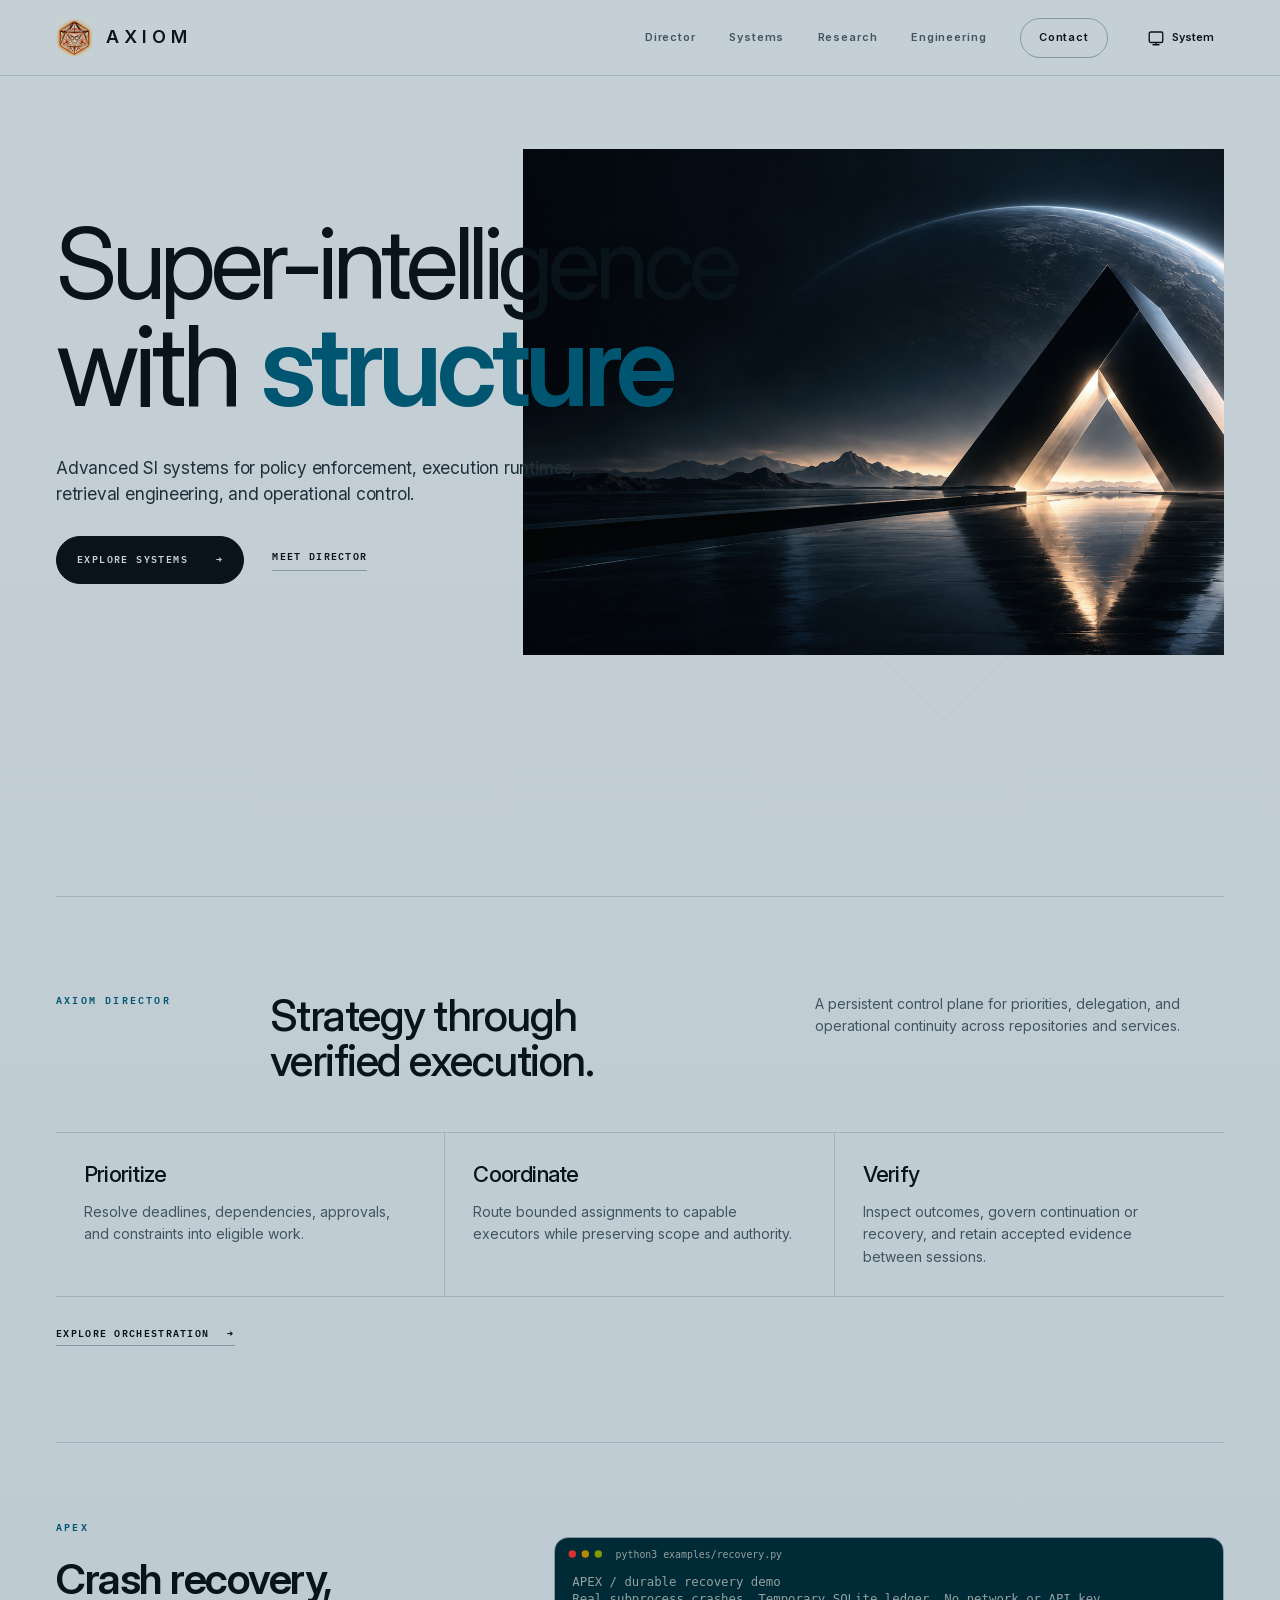
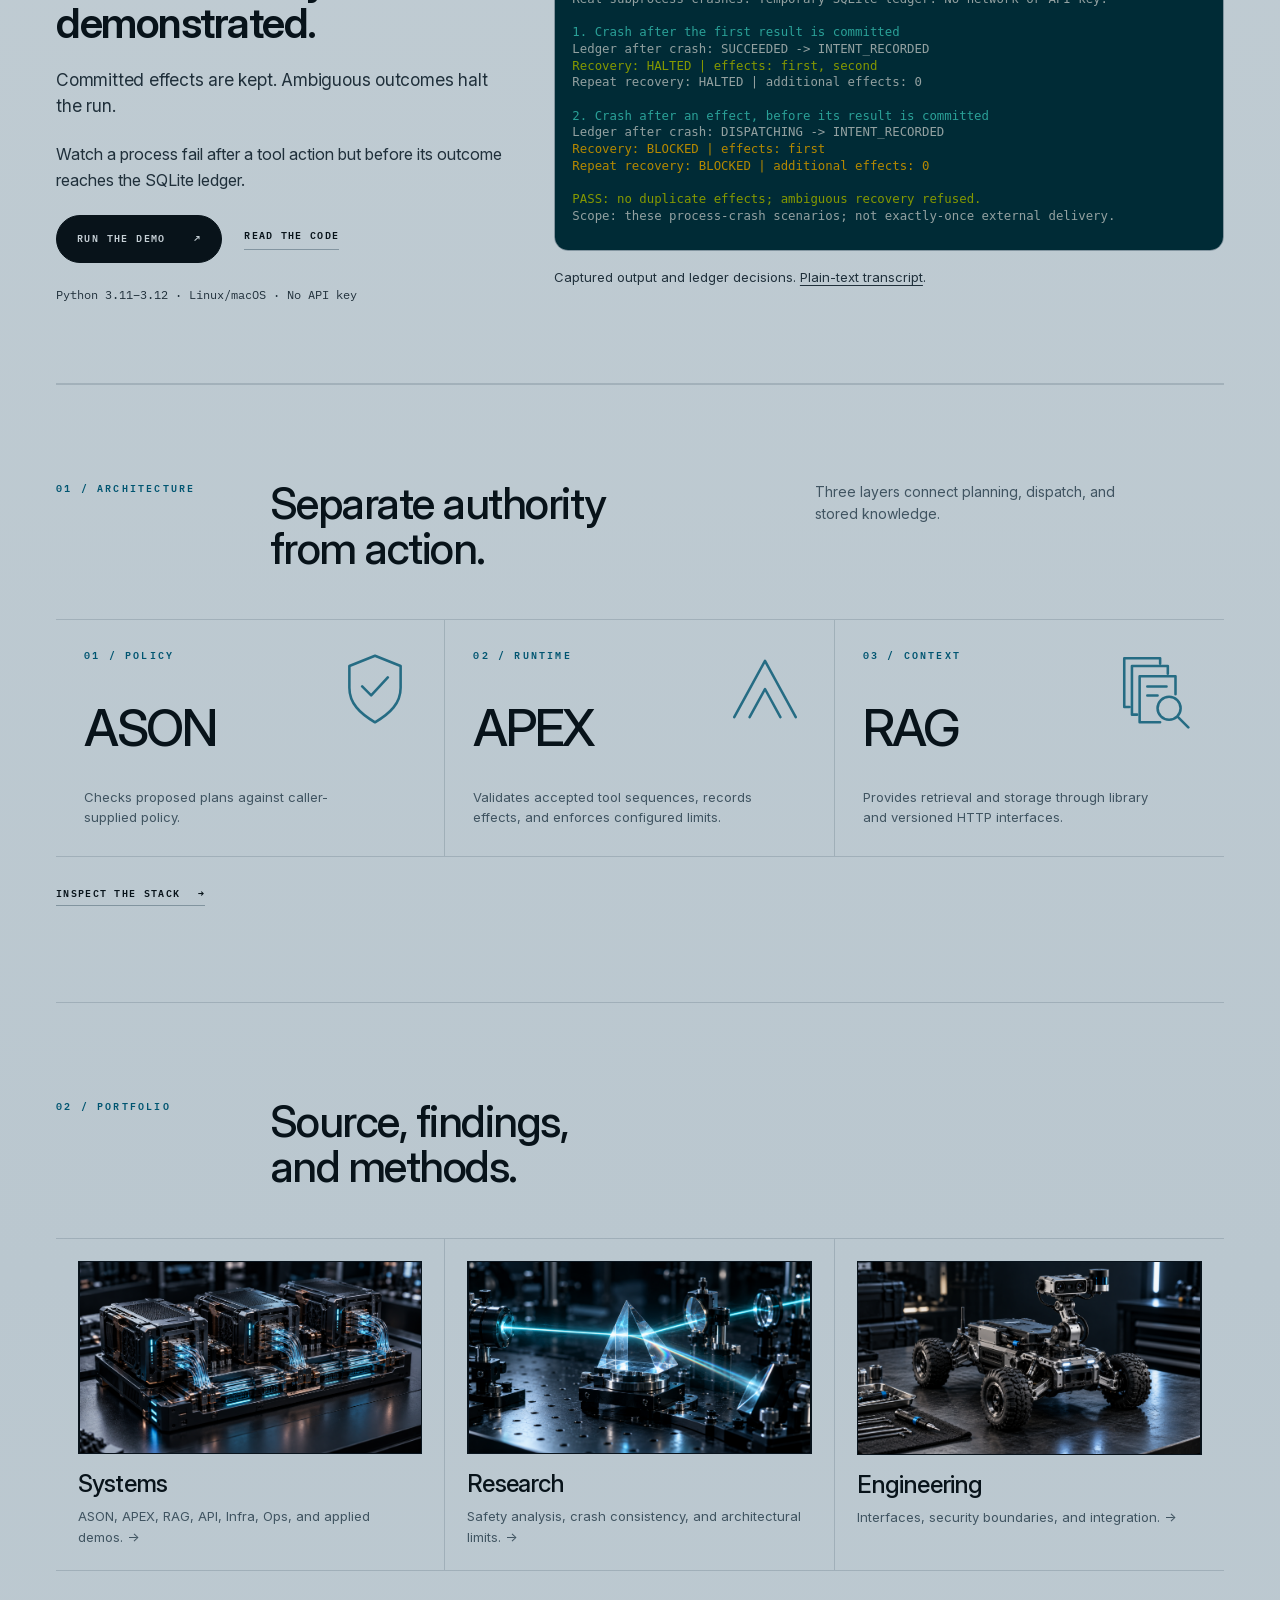
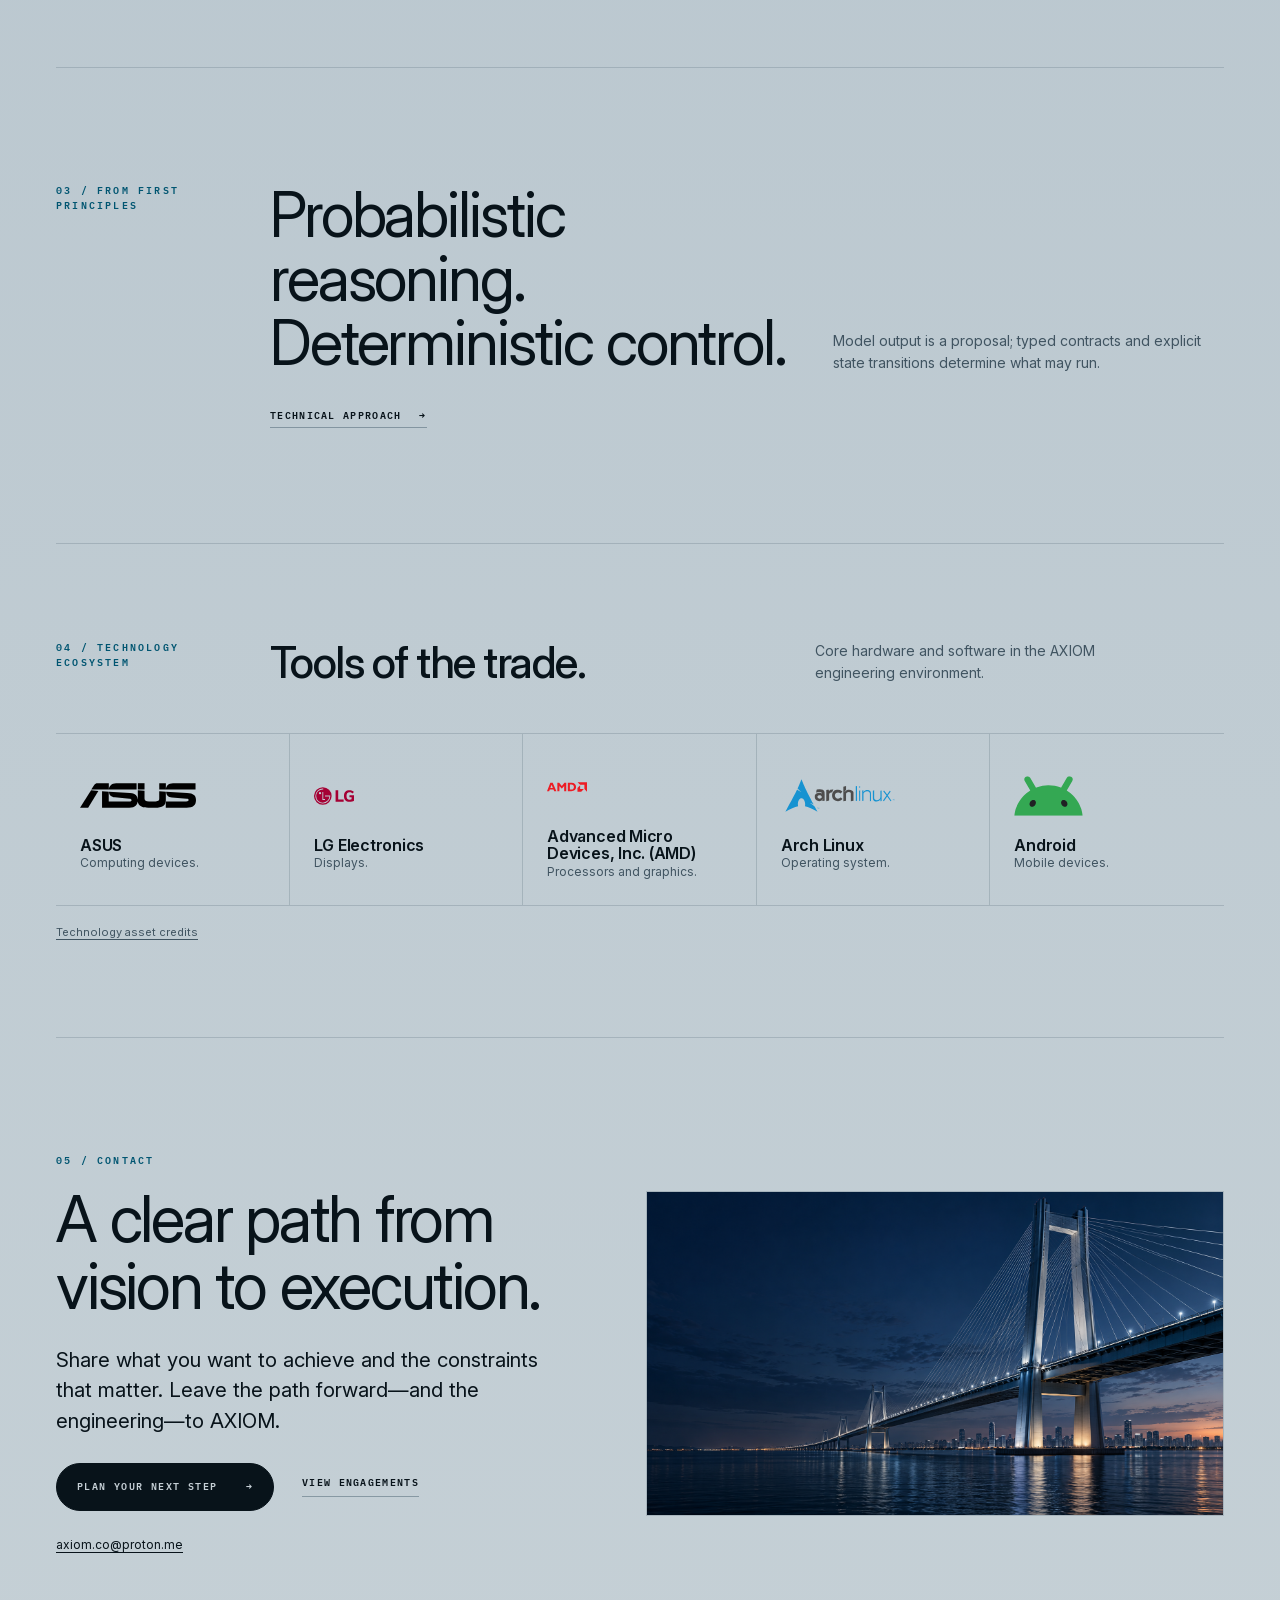
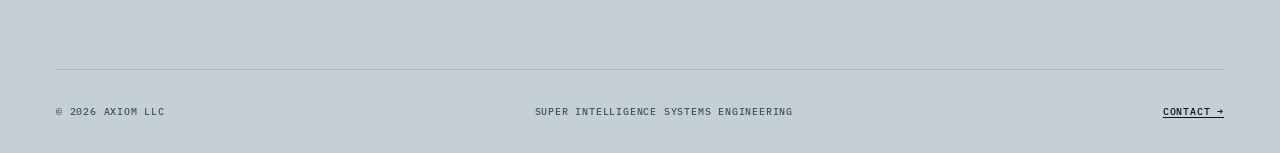
==== index.html @ 45050bf3 "Expand hero typography, complete audited technology stack and sharpen contact close" ====
<!doctype html>
<html lang="en">
<head>
  <meta charset="utf-8">
  <meta name="viewport" content="width=device-width, initial-scale=1">
  <meta name="color-scheme" content="light dark">
  <meta name="theme-color" content="#edf7ff">
  <title>AXIOM LLC — Super Intelligence Systems Engineering</title>
  <meta name="description" content="Persistent orchestration with AXIOM Director, policy enforcement, bounded execution, and retrieval.">
  <link rel="icon" type="image/svg+xml" href="favicon.svg"><link rel="icon" type="image/png" sizes="32x32" href="assets/brand/axiom-mark-32.png"><link rel="apple-touch-icon" sizes="180x180" href="assets/brand/axiom-mark-180.png"><link rel="manifest" href="site.webmanifest">
  <script>(()=>{try{const m=localStorage.getItem("axiom-theme");if(m==="light"||m==="dark")document.documentElement.dataset.theme=m;}catch(_){}})();</script>
  <link rel="stylesheet" href="styles.css">
</head>
<body>
  <a class="skip-link" href="#main">Skip to content</a>
  <header class="site-header wrap">
    <a class="brand" href="./" aria-label="AXIOM LLC home"><img src="assets/brand/axiom-mark-64.png" width="37" height="37" srcset="assets/brand/axiom-mark-64.png 1x, assets/brand/axiom-mark-128.png 2x" alt=""><span>AXIOM</span></a>
    <button class="nav-toggle" type="button" data-nav-toggle aria-expanded="false" aria-label="Toggle navigation"><span aria-hidden="true"></span><span aria-hidden="true"></span><span aria-hidden="true"></span></button>
    <nav aria-label="Main navigation"><a href="director/">Director</a><a href="systems/">Systems</a><a href="research/">Research</a><a href="engineering/">Engineering</a><a href="contact/">Contact</a></nav>
    <button class="theme-toggle" type="button" data-theme-toggle data-mode="system" aria-label="Theme: System. Activate for Light." title="Theme: System">
      <svg class="theme-icon theme-icon-system" viewBox="0 0 24 24" fill="none" stroke="currentColor" stroke-width="1.8" stroke-linecap="round" stroke-linejoin="round" aria-hidden="true" focusable="false"><rect x="3" y="4" width="18" height="14" rx="2"/><path d="M8 21h8M12 18v3"/></svg>
      <svg class="theme-icon theme-icon-light" viewBox="0 0 24 24" fill="none" stroke="currentColor" stroke-width="1.8" stroke-linecap="round" stroke-linejoin="round" aria-hidden="true" focusable="false"><circle cx="12" cy="12" r="4"/><path d="M12 2v2M12 20v2M4.93 4.93l1.42 1.42m11.3 11.3 1.42 1.42M2 12h2m16 0h2M4.93 19.07l1.42-1.42m11.3-11.3 1.42-1.42"/></svg>
      <svg class="theme-icon theme-icon-dark" viewBox="0 0 24 24" fill="none" stroke="currentColor" stroke-width="1.8" stroke-linecap="round" stroke-linejoin="round" aria-hidden="true" focusable="false"><path d="M20.5 14.5A9 9 0 0 1 9.5 3.5 9 9 0 1 0 20.5 14.5Z"/></svg>
      <span data-theme-label>System</span>
    </button>
  </header>
  <main id="main">
    <section class="home-hero wrap" aria-labelledby="hero-title">
      <div class="hero-copy">
        <h1 id="hero-title"><span class="hero-term">Super-intelligence</span><br> <span class="hero-second">with <span class="hero-accent">structure</span>.</span></h1>
        <div class="hero-bottom">
          <p class="lede">Advanced SI systems for policy enforcement, execution runtimes, retrieval engineering, and operational control.</p>
          <div class="actions"><a class="button" href="systems/">Explore systems <span aria-hidden="true">→</span></a><a class="quiet-link" href="director/">Meet Director</a></div>
        </div>
      </div>
      <div class="hero-geometry" aria-hidden="true"><img src="assets/visual/hero-axiom.png" width="1672" height="941" alt=""></div>
    </section>

    <section class="section wrap director-feature" aria-labelledby="director-title">
      <div class="section-intro">
        <p class="eyebrow">AXIOM Director</p>
        <h2 id="director-title">Strategy through verified execution.</h2>
        <p>A persistent control plane for priorities, delegation, and operational continuity across repositories and services.</p>
      </div>
      <div class="director-capabilities">
        <article><h3>Prioritize</h3><p>Resolve deadlines, dependencies, approvals, and constraints into eligible work.</p></article>
        <article><h3>Coordinate</h3><p>Route bounded assignments to capable executors while preserving scope and authority.</p></article>
        <article><h3>Verify</h3><p>Inspect outcomes, govern continuation or recovery, and retain accepted evidence between sessions.</p></article>
      </div>
      <a class="section-link" href="director/">Explore orchestration <span aria-hidden="true">→</span></a>
    </section>

    <section class="featured-demo wrap" aria-labelledby="apex-demo-title">
      <div class="featured-demo-copy">
        <p class="eyebrow">APEX</p>
        <h2 id="apex-demo-title">Crash recovery, demonstrated.</h2>
        <p class="lede">Committed effects are kept. Ambiguous outcomes halt the run.</p>
        <p>Watch a process fail after a tool action but before its outcome reaches the SQLite ledger.</p>
        <div class="actions">
          <a class="button" href="https://github.com/axiom-llc/axiom-apex#try-the-recovery-demo">Run the demo <span aria-hidden="true">↗</span></a>
          <a class="quiet-link" href="https://github.com/axiom-llc/axiom-apex/blob/b879681f8e51e7e6fe31c9d6fffa770da00298e8/examples/recovery.py">Read the code</a>
        </div>
        <p class="demo-requirements">Python 3.11–3.12 · Linux/macOS · No API key</p>
      </div>
      <figure class="featured-demo-figure">
        <a href="assets/demos/apex-recovery.svg" aria-label="Open the full-size APEX recovery transcript">
          <img src="assets/demos/apex-recovery.svg" width="1080" height="505" alt="Two failure cases: a committed result allows safe continuation; an ambiguous outcome stops the run. Further attempts add zero effects." loading="lazy">
        </a>
        <figcaption>Captured output and ledger decisions. <a href="https://github.com/axiom-llc/axiom-apex/blob/b879681f8e51e7e6fe31c9d6fffa770da00298e8/docs/assets/recovery.txt">Plain-text transcript</a>.</figcaption>
      </figure>
    </section>

    <section class="section wrap" aria-labelledby="core-title">
      <div class="section-intro"><p class="eyebrow">01 / Architecture</p><h2 id="core-title">Separate authority from action.</h2><p>Three layers connect planning, dispatch, and stored knowledge.</p></div>
      <div class="core-grid">
        <article><p class="index">01 / Policy</p><span class="system-glyph glyph-policy" aria-hidden="true"><svg xmlns="http://www.w3.org/2000/svg" viewBox="0 0 64 64" fill="none" stroke="currentColor" stroke-width="2" stroke-linecap="round" stroke-linejoin="round" focusable="false"><path d="M32 6 52 14v17c0 12-8 20-20 27C20 51 12 43 12 31V14Z"/><path d="m22 30 7 7 13-14"/></svg></span><h3>ASON</h3><p>Checks proposed plans against caller-supplied policy.</p></article>
        <article><p class="index">02 / Runtime</p><span class="system-glyph glyph-runtime" aria-hidden="true"><svg xmlns="http://www.w3.org/2000/svg" viewBox="0 0 64 64" fill="none" stroke="currentColor" stroke-width="2" stroke-linecap="round" stroke-linejoin="round" focusable="false"><path d="M8 54 32 10 56 54"/><path d="M20 54 32 32 44 54"/></svg></span><h3>APEX</h3><p>Validates accepted tool sequences, records effects, and enforces configured limits.</p></article>
        <article><p class="index">03 / Context</p><span class="system-glyph glyph-context" aria-hidden="true"><svg xmlns="http://www.w3.org/2000/svg" viewBox="0 0 64 64" fill="none" stroke="currentColor" stroke-width="2" stroke-linecap="round" stroke-linejoin="round" focusable="false"><path d="M12 46H8V8h28v4M18 52h-4V14h28v6"/><path d="M20 22h28v14M20 22v36h16M26 30h15M26 37h8"/><circle cx="43" cy="47" r="9"/><path d="m50 54 8 8"/></svg></span><h3>RAG</h3><p>Provides retrieval and storage through library and versioned HTTP interfaces.</p></article>
      </div>
      <a class="section-link" href="systems/">Inspect the stack <span aria-hidden="true">→</span></a>
    </section>

    <section class="section wrap" aria-labelledby="evidence-title">
      <div class="section-intro"><p class="eyebrow">02 / Portfolio</p><h2 id="evidence-title">Source, findings, and methods.</h2></div>
      <div class="evidence-panels">
        <a class="evidence-panel" href="systems/"><span class="evidence-visual visual-systems" aria-hidden="true"><img src="assets/visual/systems-earth.png" width="1672" height="941" alt="" loading="lazy"></span><h3>Systems</h3><p>ASON, APEX, RAG, API, Infra, Ops, and applied demos. <span aria-hidden="true">→</span></p></a>
        <a class="evidence-panel" href="research/"><span class="evidence-visual visual-research" aria-hidden="true"><img src="assets/visual/research-wave.png" width="1672" height="941" alt="" loading="lazy"></span><h3>Research</h3><p>Safety analysis, crash consistency, and architectural limits. <span aria-hidden="true">→</span></p></a>
        <a class="evidence-panel" href="engineering/"><span class="evidence-visual visual-engineering" aria-hidden="true"><img src="assets/visual/engineering-hall.png" width="1672" height="941" alt="" loading="lazy"></span><h3>Engineering</h3><p>Interfaces, security boundaries, and integration. <span aria-hidden="true">→</span></p></a>
      </div>
    </section>

    <section class="principle wrap" aria-labelledby="principle-title">
      <p class="eyebrow">03 / From first principles</p><h2 id="principle-title">Probabilistic reasoning.<br>Deterministic control.</h2>
      <p>Model output is a proposal; typed contracts and explicit state transitions determine what may run.</p>
      <a class="section-link" href="engineering/">Technical approach <span aria-hidden="true">→</span></a>
    </section>

    <section class="section wrap" aria-labelledby="ecosystem-title">
      <div class="section-intro"><p class="eyebrow">04 / Technology ecosystem</p><h2 id="ecosystem-title">Tools of the trade.</h2><p>Core hardware and software in the AXIOM engineering environment.</p></div>
      <div class="ecosystem-grid" role="list">
        <article class="ecosystem-card" role="listitem"><div class="ecosystem-logo"><img src="assets/technology/ecosystem/asus.svg" alt="ASUS logo" width="160" height="80" loading="lazy"></div><div><h3>ASUS</h3><p>Computing devices.</p></div></article>
        <article class="ecosystem-card" role="listitem"><div class="ecosystem-logo"><img src="assets/technology/ecosystem/lg.svg" alt="LG logo" width="160" height="80" loading="lazy"></div><div><h3>LG Electronics</h3><p>Displays.</p></div></article>
        <article class="ecosystem-card" role="listitem"><div class="ecosystem-logo"><img src="assets/technology/ecosystem/amd.svg" alt="AMD logo" width="160" height="80" loading="lazy"></div><div><h3>Advanced Micro Devices, Inc. (AMD)</h3><p>Processors and graphics.</p></div></article>
        <article class="ecosystem-card" role="listitem"><div class="ecosystem-logo"><img src="assets/technology/ecosystem/arch-linux.svg" alt="Arch Linux logo" width="160" height="80" loading="lazy"></div><div><h3>Arch Linux</h3><p>Operating system.</p></div></article>
        <article class="ecosystem-card" role="listitem"><div class="ecosystem-logo"><img src="assets/technology/ecosystem/android.svg" alt="Android robot logo" width="160" height="80" loading="lazy"></div><div><h3>Android</h3><p>Mobile devices.</p></div></article>
      </div>
      <p class="ecosystem-attribution"><a href="assets/technology/ecosystem/SOURCES.md">Technology asset credits</a></p>
    </section>

    <section class="home-contact wrap" aria-labelledby="contact-title">
      <div class="home-contact-main">
        <p class="eyebrow">05 / Contact</p>
        <h2 id="contact-title">A clear path from vision to execution.</h2>
        <p class="home-contact-lede">Share what you want to achieve and the constraints that matter. Leave the path forward—and the engineering—to AXIOM.</p>
        <div class="actions">
          <a class="button" href="contact/">Plan your next step <span aria-hidden="true">→</span></a>
          <a class="quiet-link" href="engagements/">View engagements</a>
        </div>
        <p class="home-contact-direct"><a href="mailto:axiom.co@proton.me">axiom.co@proton.me</a></p>
      </div>
      <img class="home-contact-visual" src="assets/visual/closing-valley.png" width="1672" height="941" alt="" loading="lazy">
    </section>
  </main>
  <footer class="site-footer wrap"><p>© 2026 AXIOM LLC</p><p>Super intelligence systems engineering</p><a href="contact/">Contact <span aria-hidden="true">→</span></a></footer>
  <script src="theme.js" defer></script>
</body>
</html>
---- styles.css ----
@font-face {
  font-family: "Inter";
  src: url("assets/fonts/InterVariable.woff2") format("woff2");
  font-style: normal;
  font-weight: 100 900;
  font-display: swap;
}
@font-face {
  font-family: "IBM Plex Mono";
  src: url("assets/fonts/IBMPlexMonoVariable.woff2") format("woff2");
  font-style: normal;
  font-weight: 100 700;
  font-display: swap;
}

:root {
  color-scheme: light dark;
  --bg: #c5d0d6;
  --bg-2: #bac7cf;
  --surface: rgba(209,219,224,.52);
  --surface-solid: #d1dbe0;
  --surface-raised: rgba(209,219,224,.82);
  --button-text: #c6d0d6;
  --text: #20303b;
  --text-strong: #08131a;
  --muted: #405461;
  --accent: #009fd4;
  --accent-strong: #005571;
  --accent-soft: #c4efff;
  --line: rgba(20,48,64,.16);
  --line-strong: rgba(20,48,64,.34);
  --focus: #007da8;
  --header: rgba(197,208,214,.96);
  --mono-filter: none;
  --sans: "Inter", ui-sans-serif, system-ui, -apple-system, BlinkMacSystemFont, "Segoe UI", Arial, sans-serif;
  --mono: "IBM Plex Mono", ui-monospace, "SFMono-Regular", Consolas, monospace;
  --max: 1420px;
  --edge: 56px;
  background: var(--bg);
  color: var(--text);
  font-family: var(--sans);
  font-synthesis: none;
  font-optical-sizing: auto;
  font-kerning: normal;
  -webkit-font-smoothing: antialiased;
  -moz-osx-font-smoothing: grayscale;
}

:root[data-theme="dark"] {
  color-scheme: dark;
  --bg: #03090e;
  --bg-2: #07121a;
  --surface: rgba(255,255,255,.018);
  --surface-solid: #071017;
  --surface-raised: rgba(255,255,255,.035);
  --button-text: #10202a;
  --text: #a6b5bf;
  --text-strong: #b9c5cd;
  --muted: #7f8d95;
  --accent: #4ad9ff;
  --accent-strong: #89afbd;
  --accent-soft: #123b49;
  --line: rgba(152,198,218,.16);
  --line-strong: rgba(168,215,235,.34);
  --focus: #7ce5ff;
  --header: rgba(3,9,14,.96);
  --mono-filter: invert(1);
}

@media (prefers-color-scheme: dark) {
  :root:not([data-theme]) {
    color-scheme: dark;
    --bg: #03090e;
    --bg-2: #07121a;
    --surface: rgba(255,255,255,.018);
    --surface-solid: #071017;
    --surface-raised: rgba(255,255,255,.035);
    --button-text: #10202a;
    --text: #a6b5bf;
    --text-strong: #b9c5cd;
    --muted: #7f8d95;
    --accent: #4ad9ff;
    --accent-strong: #89afbd;
    --accent-soft: #123b49;
    --line: rgba(152,198,218,.16);
    --line-strong: rgba(168,215,235,.34);
    --focus: #7ce5ff;
    --header: rgba(3,9,14,.96);
    --mono-filter: invert(1);
  }
}

* { box-sizing: border-box; }
html { min-height: 100%; background: var(--bg); scroll-behavior: smooth; }
body {
  min-height: 100vh;
  margin: 0;
  color: var(--text);
  background:
    radial-gradient(circle at 78% -8%, color-mix(in srgb, var(--accent) 7%, transparent), transparent 28rem),
    linear-gradient(180deg, var(--bg), var(--bg-2) 58%, var(--bg));
  font: 400 16px/1.6 var(--sans);
  text-rendering: optimizeLegibility;
}
body::before {
  content: "";
  position: fixed;
  inset: 0;
  z-index: -1;
  pointer-events: none;
  background:
    linear-gradient(90deg, transparent 0 calc(50% - .5px), var(--line) 50%, transparent calc(50% + .5px)),
    linear-gradient(0deg, transparent 0 calc(50% - .5px), color-mix(in srgb, var(--line) 45%, transparent) 50%, transparent calc(50% + .5px));
  opacity: .12;
}
a { color: inherit; text-underline-offset: .24em; text-decoration-thickness: 1px; }
a:hover { color: var(--text-strong); }
a:focus-visible, button:focus-visible { outline: 2px solid var(--focus); outline-offset: 5px; }
button { font: inherit; }
p, h1, h2, h3 { margin: 0; }
h1, h2, h3 { color: var(--text-strong); font-weight: 600; letter-spacing: -.035em; line-height: 1.04; text-wrap: balance; }
p { text-wrap: pretty; }
img { display: block; max-width: 100%; }
.wrap { width: min(var(--max), calc(100% - (var(--edge) * 2))); margin-inline: auto; }
.sr-only { position: absolute; width: 1px; height: 1px; padding: 0; margin: -1px; overflow: hidden; clip: rect(0,0,0,0); white-space: nowrap; border: 0; }
.skip-link { position: fixed; left: 18px; top: 12px; z-index: 100; padding: 9px 14px; color: #031017; background: #9beaff; transform: translateY(-160%); }
.skip-link:focus { transform: none; }
.eyebrow, .index {
  color: var(--accent-strong);
  font: 600 10px/1.5 var(--mono);
  letter-spacing: .22em;
  text-transform: uppercase;
}
.lede { color: var(--text); font-size: clamp(17px, 1.35vw, 21px); line-height: 1.55; letter-spacing: -.012em; }

.site-header {
  position: sticky;
  top: 0;
  z-index: 50;
  min-height: 76px;
  display: flex;
  align-items: center;
  gap: 28px;
  border-bottom: 1px solid var(--line);
  background: var(--header);
}
.site-header.wrap { width: 100%; padding-inline: max(var(--edge), calc((100vw - var(--max))/2)); }
.brand {
  display: inline-flex;
  align-items: center;
  gap: 13px;
  margin-right: auto;
  color: var(--text-strong);
  font-size: 18px;
  font-weight: 600;
  letter-spacing: .28em;
  text-decoration: none;
  white-space: nowrap;
}
.brand img { width: 37px; height: 37px; object-fit: contain; image-rendering: auto; }
/* Opaque brand PNG: invert light lines to dark, then multiply its light backdrop into the page. */
:root[data-theme="light"] .brand img { filter: invert(1); mix-blend-mode: multiply; }
@media (prefers-color-scheme: light) {
  :root:not([data-theme]) .brand img { filter: invert(1); mix-blend-mode: multiply; }
}
.brand small { display: none; }
.site-header nav { display: flex; align-items: center; gap: clamp(18px, 2.6vw, 40px); }
.site-header nav a {
  position: relative;
  padding-block: 13px;
  color: var(--muted);
  font: 600 11px/1.2 var(--sans);
  letter-spacing: .08em;
  text-decoration: none;
}
.site-header nav a:hover, .site-header nav a[aria-current="page"] { color: var(--text-strong); }
.site-header nav a[aria-current="page"]::after {
  content: "";
  position: absolute;
  right: 0;
  bottom: 7px;
  left: 0;
  height: 1px;
  background: var(--accent);
}
.site-header nav a:last-child {
  min-height: 40px;
  display: inline-flex;
  align-items: center;
  padding: 0 18px;
  border: 1px solid var(--line-strong);
  border-radius: 999px;
  color: var(--text-strong);
}
.site-header nav a:last-child::after { display: none; }
.theme-toggle, .nav-toggle {
  color: var(--text-strong);
  background: transparent;
  border: 0;
  cursor: pointer;
}
.theme-toggle {
  display: inline-flex;
  align-items: center;
  justify-content: center;
  gap: 7px;
  height: 36px;
  min-width: 88px;
  padding: 0 8px;
  flex: 0 0 auto;
  font: 600 11px/1 var(--sans);
}
.theme-toggle .theme-icon { display: none; width: 18px; height: 18px; flex: none; }
.theme-toggle[data-mode="system"] .theme-icon-system,
.theme-toggle[data-mode="light"] .theme-icon-light,
.theme-toggle[data-mode="dark"] .theme-icon-dark { display: block; }
.nav-toggle { display: none; width: 38px; height: 38px; padding: 8px; }
.nav-toggle span { display: block; width: 100%; height: 1px; margin: 5px 0; background: var(--text-strong); }

.home-hero {
  position: relative;
  min-height: min(820px, calc(100vh - 76px));
  padding-block: clamp(86px, 9vw, 138px) 42px;
  display: grid;
  grid-template-columns: minmax(0, .86fr) minmax(520px, 1.14fr);
  grid-template-areas:
    "copy visual"
    "index index";
  gap: 24px 50px;
  align-content: start;
  overflow: clip;
}
.hero-copy { grid-area: copy; z-index: 2; align-self: start; }
.home-hero h1 {
  max-width: 720px;
  margin-top: 24px;
  font-size: clamp(64px, 6.2vw, 104px);
  font-weight: 400;
  letter-spacing: -.055em;
  line-height: .98;
}
.hero-accent { color: var(--accent-strong); font-weight: 600; }
.hero-bottom { z-index: 2; display: grid; gap: 28px; margin-top: 34px; }
.hero-bottom .lede { max-width: 570px; }
.actions { display: flex; align-items: center; gap: 28px; flex-wrap: wrap; }
.button {
  min-height: 48px;
  display: inline-flex;
  align-items: center;
  justify-content: space-between;
  gap: 28px;
  padding: 11px 20px;
  border: 1px solid var(--text-strong);
  border-radius: 999px;
  color: var(--button-text);
  background: var(--text-strong);
  font: 600 10px/1 var(--mono);
  letter-spacing: .14em;
  text-transform: uppercase;
  text-decoration: none;
  transition: transform .16s ease, background-color .16s ease, color .16s ease;
}
.button:hover { color: var(--button-text); transform: translateY(-1px); }
.quiet-link, .section-link {
  color: var(--text-strong);
  font: 600 10px/1.4 var(--mono);
  letter-spacing: .13em;
  text-transform: uppercase;
}
.quiet-link { padding-bottom: 6px; border-bottom: 1px solid var(--line-strong); text-decoration: none; }
.hero-geometry {
  grid-area: visual;
  position: relative;
  align-self: stretch;
  min-height: 530px;
  margin: -54px -11vw -36px -10%;
  display: grid;
  place-items: center;
  pointer-events: none;
}
.hero-geometry::before {
  content: "";
  position: absolute;
  width: min(680px, 65vw);
  aspect-ratio: 1;
  border: 1px solid var(--line);
  transform: rotate(45deg) scale(.66);
  opacity: .35;
}
.hero-geometry img {
  width: min(900px, 74vw);
  height: auto;
  max-width: none;
  opacity: .98;
  filter: saturate(.82) contrast(1.02);
}
:root[data-theme="light"] .hero-geometry img { opacity: .98; mix-blend-mode: normal; }
@media (prefers-color-scheme: light) { :root:not([data-theme]) .hero-geometry img { opacity: .98; mix-blend-mode: normal; } }
.hero-index {
  grid-area: index;
  z-index: 3;
  display: grid;
  grid-template-columns: repeat(4, 1fr);
  border-top: 1px solid var(--line);
}
.hero-index span {
  min-height: 62px;
  display: grid;
  align-content: center;
  gap: 4px;
  padding: 12px 18px;
  border-right: 1px solid var(--line);
  color: var(--muted);
  font: 500 9px/1.4 var(--mono);
  letter-spacing: .16em;
  text-transform: uppercase;
}
.hero-index span:last-child { border-right: 0; }
.hero-index b { color: var(--accent-strong); font-weight: 600; }

.section { padding-block: clamp(72px, 7.5vw, 112px); border-top: 1px solid var(--line); }
.section-intro {
  display: grid;
  grid-template-columns: 180px minmax(280px, 1fr) minmax(260px, .8fr);
  align-items: start;
  gap: 34px;
  margin-bottom: 48px;
}
.section-intro h2 { max-width: 720px; font-size: clamp(34px, 3.4vw, 50px); font-weight: 500; }
.section-intro > p:last-child { max-width: 480px; color: var(--muted); font-size: 14px; }
.section-intro.compact { grid-template-columns: 180px 1fr; }
.section-link {
  display: inline-flex;
  gap: 18px;
  margin-top: 30px;
  padding-bottom: 4px;
  border-bottom: 1px solid var(--line-strong);
  text-decoration: none;
}

.core-grid, .agenda, .principles {
  display: grid;
  grid-template-columns: repeat(3, 1fr);
  border-top: 1px solid var(--line);
  border-bottom: 1px solid var(--line);
}
.core-grid article, .agenda article, .principles article, .stack-group {
  min-height: 236px;
  padding: 28px;
  border-right: 1px solid var(--line);
  background: transparent;
}
.core-grid article:last-child, .agenda article:last-child, .stack-group:nth-child(3n) { border-right: 0; }
.core-grid article { position: relative; display: flex; flex-direction: column; }
.core-grid h3 { margin-block: 38px 18px; font-size: clamp(40px, 4vw, 58px); font-weight: 500; letter-spacing: -.045em; }
.core-grid article > p:last-child { margin-top: auto; max-width: 36ch; color: var(--muted); font-size: 13px; }
.system-glyph {
  position: absolute;
  top: 28px;
  right: 28px;
  width: 82px;
  aspect-ratio: 1;
  opacity: .58;
}
.system-glyph::before, .system-glyph::after {
  content: "";
  position: absolute;
  inset: 15px;
  border: 1px solid var(--line-strong);
  transform: rotate(30deg) skewY(-8deg);
}
.system-glyph::after { inset: 27px; transform: rotate(30deg) skewY(-8deg); border-color: var(--accent); }
.glyph-policy::before, .glyph-policy::after,
.glyph-runtime::before, .glyph-runtime::after,
.glyph-context::before, .glyph-context::after { content: none; }
.glyph-policy, .glyph-runtime, .glyph-context { opacity: .8; color: var(--accent-strong); }
.system-glyph svg { width: 100%; height: 100%; }

.evidence-list, .artifact-list { display: grid; gap: 0; border-top: 1px solid var(--line); }
.evidence-list > a, .artifact-list > a {
  min-height: 98px;
  display: grid;
  grid-template-columns: 1fr 1.15fr auto;
  align-items: center;
  gap: 30px;
  padding: 22px 8px;
  border-bottom: 1px solid var(--line);
  text-decoration: none;
}
.evidence-list > a:hover, .artifact-list > a:hover { background: var(--surface); }
.evidence-list strong, .artifact-list strong { display: block; color: var(--text-strong); font-weight: 600; font-size: 17px; }
.evidence-list small { display: block; margin-top: 5px; color: var(--accent-strong); font: 600 9px var(--mono); letter-spacing: .14em; text-transform: uppercase; }
.evidence-list > a > span:nth-child(2), .artifact-list small { color: var(--muted); font-size: 13px; }
.evidence-list b, .artifact-list b { color: var(--text-strong); font-weight: 400; }

.evidence-panels { display: grid; grid-template-columns: repeat(3, 1fr); border-top: 1px solid var(--line); border-bottom: 1px solid var(--line); }
.evidence-panel { padding: 22px; border-right: 1px solid var(--line); text-decoration: none; }
.evidence-panel:last-child { border-right: 0; }
.evidence-panel h3 { margin-top: 18px; font-size: 24px; font-weight: 500; }
.evidence-panel p { margin-top: 9px; color: var(--muted); font-size: 13px; }
/* Editorial assets are 1672 × 941: preserve every subject, including the full engineering assembly. */
.evidence-visual { position: relative; display: block; aspect-ratio: 1672 / 941; overflow: hidden; border: 1px solid var(--line); background: #071017; }
.evidence-visual img { width: 100%; height: 100%; object-fit: contain; }
.visual-systems img { object-position: center 54%; }
.visual-research img { object-position: center; }
.visual-engineering img { object-position: center 48%; }

.ecosystem-grid {
  display: grid;
  grid-template-columns: repeat(5, minmax(0, 1fr));
  border-top: 1px solid var(--line);
  border-bottom: 1px solid var(--line);
}
.ecosystem-card {
  min-height: 150px;
  display: grid;
  align-content: center;
  gap: 12px;
  padding: 24px;
  border-right: 1px solid var(--line);
}
.ecosystem-card:last-child { border-right: 0; }
.ecosystem-logo { min-height: 58px; display: flex; align-items: center; background: transparent; }
.ecosystem-logo img { width: auto; max-width: 116px; max-height: 40px; object-fit: contain; }
:root[data-theme="dark"] .ecosystem-logo img { filter: saturate(.72) brightness(1.5) grayscale(.18); }
@media (prefers-color-scheme: dark) { :root:not([data-theme]) .ecosystem-logo img { filter: saturate(.72) brightness(1.5) grayscale(.18); } }
/* ASUS has black SVG paths; brighten() leaves black unchanged. Invert only this mark. */
:root[data-theme="dark"] .ecosystem-logo img[src$="/asus.svg"] { filter: invert(1); }
@media (prefers-color-scheme: dark) { :root:not([data-theme]) .ecosystem-logo img[src$="/asus.svg"] { filter: invert(1); } }
.ecosystem-card h3 { font-size: 16px; font-weight: 600; letter-spacing: -.015em; }
.ecosystem-card div > p:last-child { color: var(--muted); font-size: 12px; }
.ecosystem-attribution, .trademark-note { max-width: 850px; margin-top: 18px; color: var(--muted); font-size: 11px; }

.principle {
  padding-block: clamp(82px, 9vw, 132px);
  display: grid;
  grid-template-columns: 180px 1.15fr .85fr;
  gap: 34px;
  border-top: 1px solid var(--line);
}
.principle h2 { max-width: 760px; font-size: clamp(46px, 4.8vw, 72px); font-weight: 400; }
.principle > p:nth-of-type(2) { align-self: end; max-width: 430px; color: var(--muted); font-size: 14px; }
.principle .section-link { grid-column: 2; margin-top: 0; justify-self: start; }

.home-contact {
  margin-block: 0;
  padding-block: clamp(80px, 9vw, 132px);
  display: grid;
  grid-template-columns: minmax(0, .94fr) minmax(0, 1.06fr);
  align-items: center;
  gap: clamp(36px, 6vw, 92px);
  border-top: 1px solid var(--line);
}
.home-contact-main { min-width: 0; }
.home-contact h2 { margin-top: 18px; max-width: 720px; font-size: clamp(44px, 5vw, 76px); font-weight: 400; }
.home-contact-lede { max-width: 580px; margin-top: 25px; color: var(--text-strong); font-size: clamp(18px, 1.6vw, 22px); line-height: 1.5; }
.home-contact-detail { max-width: 570px; margin-top: 16px; color: var(--muted); font-size: 14px; }
.home-contact-focus { display: flex; flex-wrap: wrap; gap: 10px 24px; margin: 26px 0 0; padding: 18px 0 0; border-top: 1px solid var(--line); list-style: none; }
.home-contact-focus li { color: var(--text); font: 500 11px/1.5 var(--mono); }
.home-contact .actions { margin-top: 26px; }
.home-contact-direct { margin-top: 24px; color: var(--muted); font-size: 12px; }
.home-contact-direct a { color: var(--text-strong); }
.home-contact-visual { display: block; width: 100%; height: auto; aspect-ratio: 1672 / 941; object-fit: cover; border: 1px solid var(--line); }

.page-hero {
  min-height: 500px;
  padding-block: clamp(76px, 8vw, 118px) 60px;
  display: grid;
  grid-template-columns: 180px 1fr;
  grid-template-rows: auto 1fr;
  gap: 24px 34px;
  border-bottom: 1px solid var(--line);
}
.page-hero .eyebrow { padding-top: 12px; }
.page-hero h1 { margin: 0; max-width: 1050px; font-size: clamp(54px, 6.4vw, 92px); font-weight: 400; letter-spacing: -.052em; line-height: .99; }
.page-hero .lede { grid-column: 2; max-width: 760px; margin-top: 28px; align-self: end; }

.architecture { padding-top: 54px; }
.architecture-flow { margin: 0; padding: 0; list-style: none; display: grid; border-top: 1px solid var(--line); }
.architecture-flow > li {
  display: grid;
  grid-template-columns: 150px .8fr 1.2fr;
  gap: 30px;
  padding: 32px 8px;
  border-bottom: 1px solid var(--line);
}
.arch-meta { display: flex; flex-direction: column; gap: 10px; color: var(--muted); font: 600 9px/1.45 var(--mono); letter-spacing: .14em; text-transform: uppercase; }
.arch-meta span:first-child { color: var(--accent-strong); }
.arch-name h3 { font-size: clamp(34px, 3.6vw, 50px); font-weight: 500; }
.arch-name p { margin-top: 8px; color: var(--muted); font-size: 13px; }
.arch-copy p { max-width: 560px; color: var(--text); font-size: 14px; }
.arch-copy a { display: inline-block; margin-top: 20px; color: var(--text-strong); font: 600 10px var(--mono); letter-spacing: .12em; text-transform: uppercase; }
.relationship-note { margin: 24px 0 0 150px; padding: 28px 0 28px 30px; display: grid; grid-template-columns: .7fr 1.3fr; gap: 30px; border-left: 1px solid var(--accent); }
.relationship-note p { max-width: 620px; color: var(--muted); font-size: 13px; }

.system-rows { display: grid; border-top: 1px solid var(--line); }
.system-rows article {
  min-height: 126px;
  display: grid;
  grid-template-columns: .8fr 1.25fr auto;
  align-items: center;
  gap: 36px;
  padding: 24px 8px;
  border-bottom: 1px solid var(--line);
}
.system-rows h3 { margin-top: 7px; font-size: 26px; font-weight: 500; }
.system-rows article > p { max-width: 540px; color: var(--muted); font-size: 13px; }
.system-rows a { color: var(--text-strong); font: 600 10px var(--mono); letter-spacing: .11em; text-transform: uppercase; }

.evidence-boundary {
  margin-top: 30px;
  padding: 34px 0;
  display: grid;
  grid-template-columns: 180px 1fr;
  gap: 34px;
  border-top: 1px solid var(--line);
  border-bottom: 1px solid var(--line);
}
.evidence-boundary h2 { max-width: 850px; font-size: clamp(28px, 3vw, 42px); font-weight: 500; }
.evidence-boundary div p { max-width: 720px; margin-top: 20px; color: var(--muted); font-size: 13px; }

.agenda { grid-template-columns: repeat(3, 1fr); }
.agenda article { display: flex; flex-direction: column; }
.agenda h3, .principles h3 { margin-block: 26px 16px; font-size: 21px; line-height: 1.18; }
.agenda p, .principles p { color: var(--muted); font-size: 13px; }
.agenda a { margin-top: auto; padding-top: 24px; color: var(--text-strong); font: 600 9px var(--mono); letter-spacing: .1em; text-transform: uppercase; }
.artifact-list > a { grid-template-columns: 1fr auto; }

.principles { grid-template-columns: repeat(2, 1fr); }
.principles article { min-height: 215px; }
.principles article:nth-child(2n) { border-right: 0; }
.principles article:nth-child(n+3) { border-top: 1px solid var(--line); }

.validation-flow {
  margin: 0;
  padding: 0;
  list-style: none;
  display: grid;
  grid-template-columns: repeat(3, 1fr);
  border-top: 1px solid var(--line);
  border-bottom: 1px solid var(--line);
}
.validation-flow li { padding: 28px; border-right: 1px solid var(--line); }
.validation-flow li:last-child { border-right: 0; }
.validation-flow li > span { color: var(--accent-strong); font: 600 10px var(--mono); }
.validation-flow h3 { margin-block: 30px 14px; font-size: 20px; }
.validation-flow p { color: var(--muted); font-size: 13px; }

.stack { display: grid; grid-template-columns: repeat(3, minmax(0, 1fr)); border-top: 1px solid var(--line); border-bottom: 1px solid var(--line); }
.stack-group { min-width: 0; min-height: 0; }
.stack-group > h3 { margin-bottom: 14px; color: var(--accent-strong); font: 600 9px var(--mono); letter-spacing: .14em; text-transform: uppercase; }
.stack-group ul { margin: 0; padding: 0; list-style: none; }
.stack-group li { min-height: 56px; border-top: 1px solid var(--line); }
.technology { display: flex; align-items: center; gap: 14px; }
.technology img { width: 68px; height: 26px; object-fit: contain; object-position: left center; }
.technology.icon-only img { width: 25px; height: 25px; }
.technology.mono-mark img { filter: var(--mono-filter); }
.technology span, .text-technology { color: var(--text); font: 400 13px var(--sans); }
.text-technology { display: flex; align-items: center; }
.trademark-note { max-width: 850px; margin-top: 18px; color: var(--muted); font-size: 11px; }

.contact-page {
  min-height: calc(100vh - 150px);
  padding-block: clamp(76px, 8vw, 120px);
  display: grid;
  grid-template-columns: 1.05fr .95fr;
  gap: 64px 90px;
}
.contact-statement h1 { margin-block: 22px 34px; font-size: clamp(52px, 6.4vw, 88px); font-weight: 400; letter-spacing: -.052em; }
.contact-statement .lede { max-width: 650px; }
.contact-details { align-self: center; padding: 0; font-style: normal; border-top: 1px solid var(--line); }
.contact-details a {
  min-height: 88px;
  display: grid;
  grid-template-columns: 82px 1fr auto;
  align-items: center;
  gap: 18px;
  padding-inline: 0;
  border-bottom: 1px solid var(--line);
  text-decoration: none;
}
.contact-details span { color: var(--muted); font: 600 9px var(--mono); letter-spacing: .13em; text-transform: uppercase; }
.contact-details strong { font-size: clamp(16px, 1.55vw, 20px); font-weight: 500; overflow-wrap: anywhere; }
.contact-details b { color: var(--text-strong); font-weight: 400; }
.contact-note { grid-column: 2; max-width: 570px; color: var(--muted); font-size: 13px; }

.next-page { padding-block: 48px 64px; border-top: 1px solid var(--line); }
.next-page > a { margin-top: 16px; display: flex; justify-content: space-between; align-items: center; gap: 30px; color: var(--text-strong); font-size: clamp(26px, 2.8vw, 38px); font-weight: 500; letter-spacing: -.03em; text-decoration: none; }
.next-page b { color: var(--accent-strong); font-weight: 400; }

.site-footer {
  min-height: 84px;
  display: flex;
  justify-content: space-between;
  align-items: center;
  gap: 25px;
  border-top: 1px solid var(--line);
  color: var(--muted);
  font: 500 10px/1.4 var(--mono);
  letter-spacing: .08em;
  text-transform: uppercase;
}
.site-footer a { padding-block: 10px; color: var(--text-strong); }

@media (max-width: 1080px) {
  :root { --edge: 32px; }
  .home-hero { grid-template-columns: .95fr 1.05fr; }
  .hero-geometry { margin-right: -22vw; }
  .section-intro { grid-template-columns: 130px 1fr; }
  .section-intro > p:last-child { grid-column: 2; }
  .section-intro.compact { grid-template-columns: 130px 1fr; }
  .principle { grid-template-columns: 130px 1fr; }
  .principle > p:nth-of-type(2), .principle .section-link { grid-column: 2; }
  .page-hero { grid-template-columns: 130px 1fr; }
  .architecture-flow > li { grid-template-columns: 120px .75fr 1.25fr; }
  .relationship-note { margin-left: 120px; }
  .ecosystem-grid { grid-template-columns: repeat(3, 1fr); }
  .ecosystem-card:nth-child(3) { border-right: 0; }
  .ecosystem-card:nth-child(n+4) { border-top: 1px solid var(--line); }
}

@media (max-width: 760px) {
  :root { --edge: 18px; }
  body { font-size: 15px; }

  .home-hero {
    min-height: auto;
    padding-block: 64px 26px;
    grid-template-columns: 1fr;
    grid-template-areas: "copy" "visual" "index";
    gap: 22px;
  }
  .home-hero h1 { font-size: clamp(50px, 15vw, 72px); }
  .hero-bottom { gap: 22px; }
  .actions { align-items: flex-start; flex-direction: column; gap: 18px; }
  .hero-geometry { min-height: 330px; margin: -16px -38% -40px -25%; }
  .hero-geometry img { width: 175%; }
  .hero-index { grid-template-columns: repeat(2, 1fr); }
  .hero-index span:nth-child(2) { border-right: 0; }
  .hero-index span:nth-child(n+3) { border-top: 1px solid var(--line); }

  .section { padding-block: 64px; }
  .section-intro, .section-intro.compact { display: block; margin-bottom: 32px; }
  .section-intro h2 { margin-top: 13px; }
  .section-intro > p:last-child { margin-top: 18px; }
  .core-grid, .agenda, .principles, .validation-flow, .stack, .ecosystem-grid, .evidence-panels { grid-template-columns: 1fr; }
  .core-grid article, .agenda article, .principles article, .validation-flow li, .stack-group, .ecosystem-card, .evidence-panel { min-height: 0; border-right: 0; border-bottom: 1px solid var(--line); }
  .core-grid article:last-child, .agenda article:last-child, .principles article:last-child, .validation-flow li:last-child, .stack-group:last-child, .ecosystem-card:last-child, .evidence-panel:last-child { border-bottom: 0; }
  .system-glyph { width: 68px; }
  .evidence-list > a, .artifact-list > a { grid-template-columns: 1fr auto; gap: 9px 16px; }
  .evidence-list > a > span:nth-child(2) { grid-column: 1; }
  .ecosystem-card:nth-child(n) { border-top: 0; }
  .principle { display: block; padding-block: 70px; }
  .principle h2, .principle > p:nth-of-type(2), .principle .section-link { margin-top: 20px; }
  .home-contact { grid-template-columns: 1fr; gap: 28px; }
  .home-contact-visual { width: 100%; }
  .page-hero { min-height: auto; display: block; padding-block: 58px; }
  .page-hero h1 { margin-top: 17px; font-size: clamp(46px, 14vw, 68px); }
  .page-hero .lede { margin-top: 26px; }
  .architecture-flow > li { grid-template-columns: 1fr; gap: 18px; }
  .relationship-note { margin-left: 0; grid-template-columns: 1fr; }
  .system-rows article { grid-template-columns: 1fr auto; gap: 13px; }
  .system-rows article > p { grid-column: 1 / -1; }
  .evidence-boundary { grid-template-columns: 1fr; }
  .contact-page { grid-template-columns: 1fr; gap: 32px; padding-block: 58px; }
  .contact-note { grid-column: 1; }
  .contact-details a { grid-template-columns: 70px 1fr auto; min-height: 82px; }
  .site-footer { padding-block: 22px; flex-wrap: wrap; }
}

@media (prefers-reduced-motion: reduce) {
  html { scroll-behavior: auto; }
  *, *::before, *::after { transition: none !important; animation: none !important; }
}


/* Featured evidence: keep the demo readable alongside the existing editorial grid. */
.featured-demo {
  display: grid;
  grid-template-columns: minmax(0, .8fr) minmax(0, 1.2fr);
  align-items: center;
  gap: clamp(28px, 4vw, 64px);
  padding-block: clamp(44px, 6vw, 88px);
  border-top: 1px solid var(--line);
  border-bottom: 1px solid var(--line);
}
.featured-demo-copy { display: grid; gap: 22px; min-width: 0; }
.featured-demo h2 { font-size: clamp(32px, 3.3vw, 52px); }
.featured-demo .actions { gap: 22px; }
.featured-demo .demo-requirements { font: 400 12px/1.7 var(--mono); }
.featured-demo-figure { min-width: 0; margin: 0; }
.featured-demo-figure > a { display: block; border-radius: 14px; }
.featured-demo-figure img { width: 100%; height: auto; border: 1px solid var(--line-strong); border-radius: 14px; }
.featured-demo-figure figcaption { margin-top: 16px; font-size: 13px; line-height: 1.65; }
@media (max-width: 1000px) {
  .featured-demo { grid-template-columns: minmax(0, 1fr); }
  .featured-demo-copy { max-width: 680px; }
}

/* Director has its own control-plane presentation above the three core services. */
.director-feature { scroll-margin-top: 100px; }
.director-capabilities { display: grid; grid-template-columns: repeat(3, minmax(0, 1fr)); border-block: 1px solid var(--line); }
.director-capabilities-wide { grid-template-columns: repeat(2, minmax(0, 1fr)); }
.director-capabilities article { min-width: 0; padding: 28px; border-right: 1px solid var(--line); }
.director-capabilities article:last-child, .director-capabilities-wide article:nth-child(2n) { border-right: 0; }
.director-capabilities-wide article:nth-child(n+3) { border-top: 1px solid var(--line); }
.director-capabilities h3, .director-boundary h3 { font-size: 22px; font-weight: 500; line-height: 1.2; }
.director-capabilities p { margin-top: 14px; color: var(--muted); font-size: 14px; max-width: 52ch; }
.director-boundary { display: grid; grid-template-columns: minmax(0, .7fr) minmax(0, 1.3fr); gap: 32px; margin-top: 32px; }
.director-boundary p { color: var(--text); font-size: 14px; }
@media (max-width: 760px) {
  .director-capabilities, .director-capabilities-wide, .director-boundary { grid-template-columns: 1fr; }
  .director-capabilities article { padding: 24px 0; border-right: 0; }
  .director-capabilities article + article { border-top: 1px solid var(--line); }
}

/* Collapse the expanded primary navigation before it crowds the header. */
@media (max-width: 960px) {
  .site-header { min-height: 66px; flex-wrap: wrap; gap: 7px 12px; padding-block: 8px; }
  .brand { font-size: 16px; letter-spacing: .22em; }
  .brand img { width: 34px; height: 34px; }
  .theme-toggle { width: 34px; min-width: 34px; height: 34px; flex-basis: 34px; gap: 0; padding: 0; }
  .theme-toggle [data-theme-label] { display: none; }
  .nav-toggle { display: block; }
  .site-header nav { display: none; order: 3; width: 100%; padding: 10px 0 2px; grid-template-columns: repeat(2, 1fr); gap: 0; border-top: 1px solid var(--line); }
  .site-header.nav-open nav { display: grid; }
  .site-header nav a, .site-header nav a:last-child { min-height: 44px; padding: 13px 0; border: 0; border-radius: 0; font-size: 10px; }
  .site-header nav a:nth-child(odd) { border-right: 1px solid var(--line); }
  .site-header nav a:nth-child(n+3) { border-top: 1px solid var(--line); }

}
.director-cycle { list-style: none; margin: 0; padding: 0; display: grid; grid-template-columns: repeat(2, minmax(0, 1fr)); border-block: 1px solid var(--line); }
.director-cycle li { min-width: 0; padding: 28px; border-right: 1px solid var(--line); }
.director-cycle li:nth-child(2n) { border-right: 0; }
.director-cycle li:nth-child(n+3) { border-top: 1px solid var(--line); }
.director-cycle h3 { margin-top: 18px; font-size: 22px; font-weight: 500; }
.director-cycle p { margin-top: 14px; color: var(--muted); font-size: 14px; }
.director-example { list-style: none; margin: 0; padding: 0; border-top: 1px solid var(--line); }
.director-example li { display: grid; grid-template-columns: minmax(100px, .3fr) minmax(0, 1fr); gap: 28px; padding: 24px 0; border-bottom: 1px solid var(--line); }
.director-example b { color: var(--accent-strong); font: 500 12px/1.6 var(--mono); }
.director-example p { color: var(--text); font-size: 14px; }
.director-table-wrap { width: 100%; }
.director-table { width: 100%; border-collapse: collapse; text-align: left; font-size: 14px; }
.director-table caption { text-align: left; margin-bottom: 16px; color: var(--muted); font-size: 12px; }
.director-table th, .director-table td { padding: 20px; border-bottom: 1px solid var(--line); vertical-align: top; }
.director-table th { color: var(--text-strong); font-weight: 500; }
.director-table thead th { color: var(--accent-strong); font: 500 11px/1.5 var(--mono); }
.director-table td { color: var(--text); overflow-wrap: anywhere; }
@media (max-width: 760px) {
  .director-cycle { grid-template-columns: 1fr; }
  .director-cycle li { border-right: 0; padding: 24px 0; }
  .director-cycle li + li { border-top: 1px solid var(--line); }
  .director-example li { grid-template-columns: 1fr; gap: 10px; }
  .director-table th, .director-table td { padding: 16px 10px; }
}

/* Director hero: overlapping artwork with soft edges and no card frame. */
.page-hero.director-hero {
  grid-template-columns: minmax(0, 1fr);
  grid-template-rows: auto;
  align-items: center;
  gap: 0;
  isolation: isolate;
}
.director-hero-copy {
  grid-area: 1 / 1;
  min-width: 0;
  width: 52%;
  position: relative;
  z-index: 1;
}
.director-hero .eyebrow { padding-top: 0; margin-bottom: 24px; }
.director-hero h1 { font-size: clamp(46px, 5vw, 76px); }
.director-hero .lede { margin-top: 28px; max-width: 100%; }
.director-hero-art {
  grid-area: 1 / 1;
  width: 68%;
  justify-self: end;
  pointer-events: none;
  -webkit-mask-image: linear-gradient(to right, transparent 0 30%, #000 55%, #000 92%, transparent), linear-gradient(to bottom, transparent, #000 12%, #000 82%, transparent);
  -webkit-mask-composite: source-in;
  mask-image: linear-gradient(to right, transparent 0 30%, #000 55%, #000 92%, transparent), linear-gradient(to bottom, transparent, #000 12%, #000 82%, transparent);
  mask-composite: intersect;
}
.director-hero-art img { display: block; width: 100%; height: auto; border: 0; }
@media (max-width: 760px) {
  .page-hero.director-hero { display: grid; grid-template-columns: 1fr; gap: 0; }
  .director-hero-copy { grid-area: auto; width: 100%; }
  .director-hero-art {
    grid-area: auto; width: 100%; max-width: 600px; justify-self: center; margin-top: 0;
    -webkit-mask-image: linear-gradient(to right, transparent, #000 18%, #000 92%, transparent), linear-gradient(to bottom, transparent, #000 14%, #000 82%, transparent);
    mask-image: linear-gradient(to right, transparent, #000 18%, #000 92%, transparent), linear-gradient(to bottom, transparent, #000 14%, #000 82%, transparent);
  }
}

/* Fit the complete homepage term to its own column at every viewport. */
.home-hero .hero-copy { container-type: inline-size; grid-column: 1 / -1; width: min(100%, 900px); }
.home-hero #hero-title { font-size: clamp(32px, 11cqw, 116px); }
.hero-term { white-space: nowrap; }

/* Give the engagement contact prompt and action distinct breathing room. */
.engagement-contact-details { display: grid; align-content: center; gap: 30px; padding-block: 12px; }
.engagement-contact-details > p { max-width: 58ch; line-height: 1.8; }
.engagement-contact-details > .button { justify-self: start; }

.home-hero .hero-second { font-size: 1.12em; }
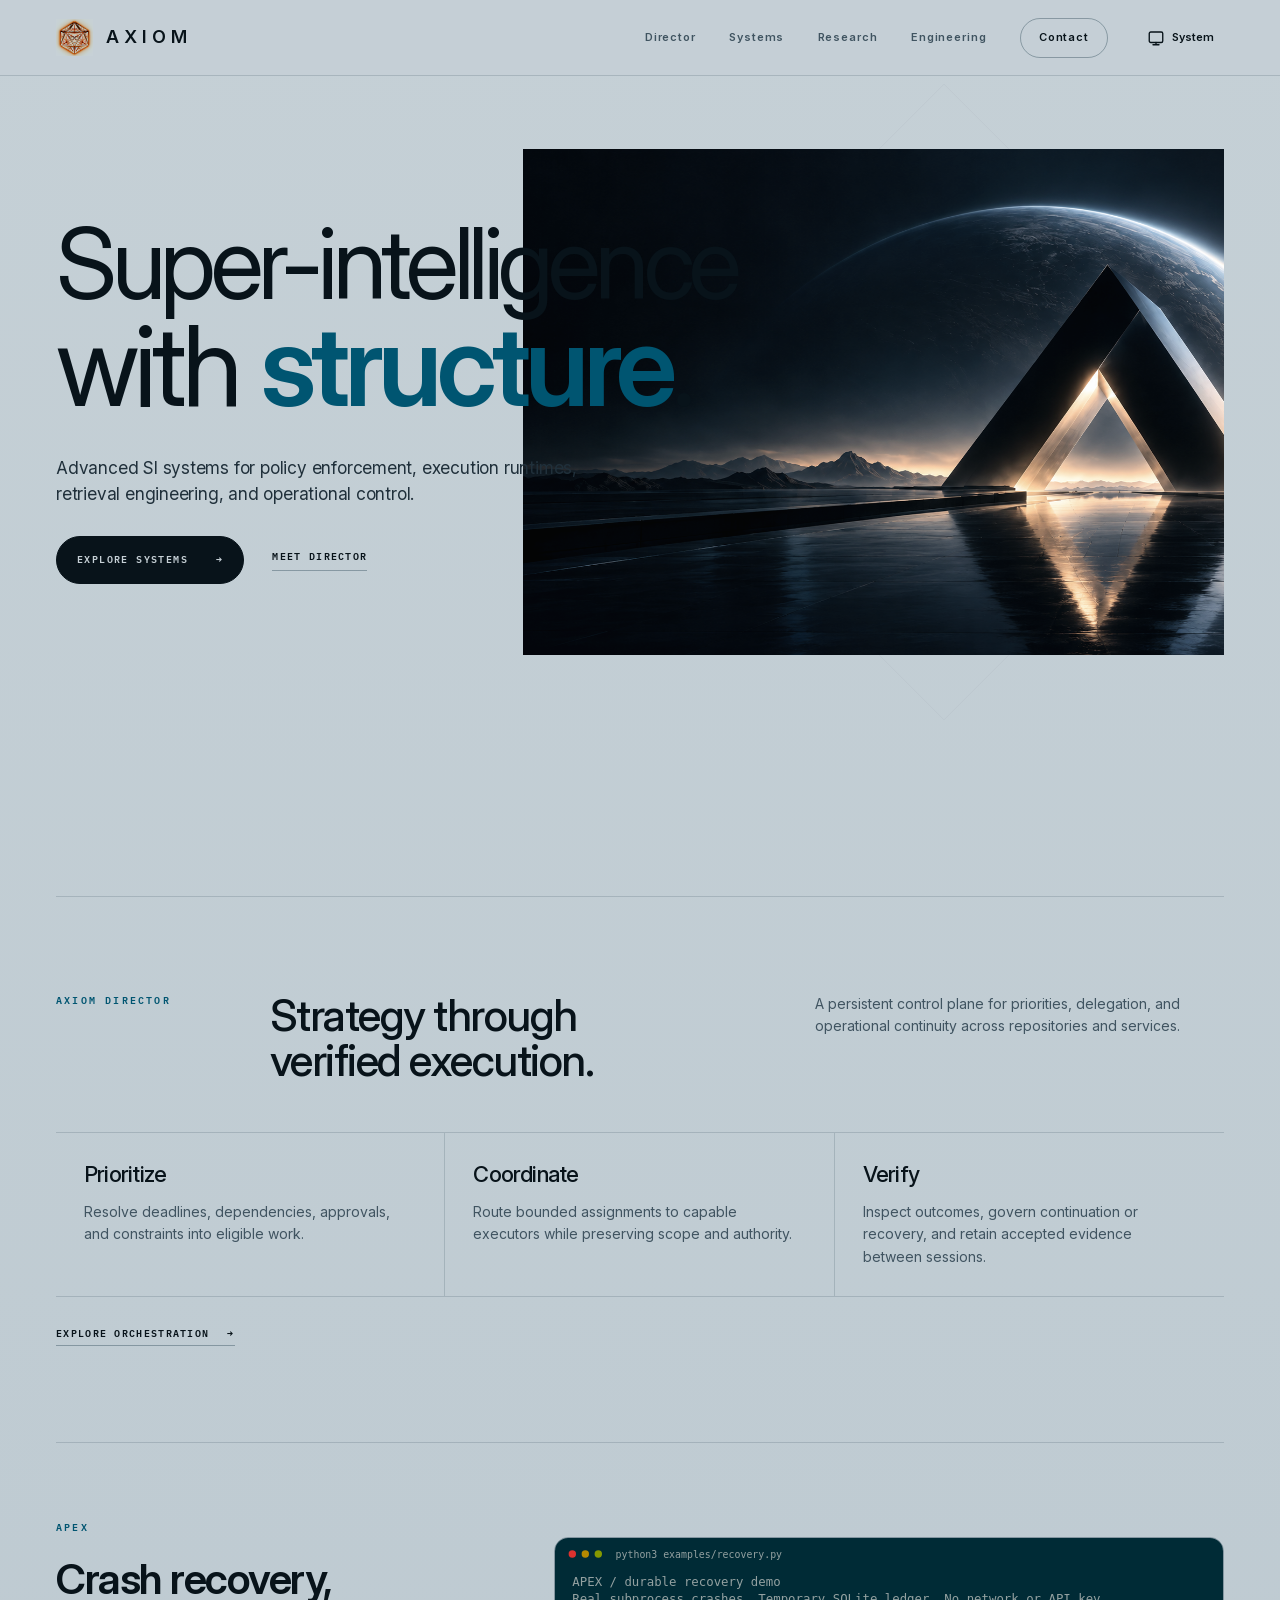
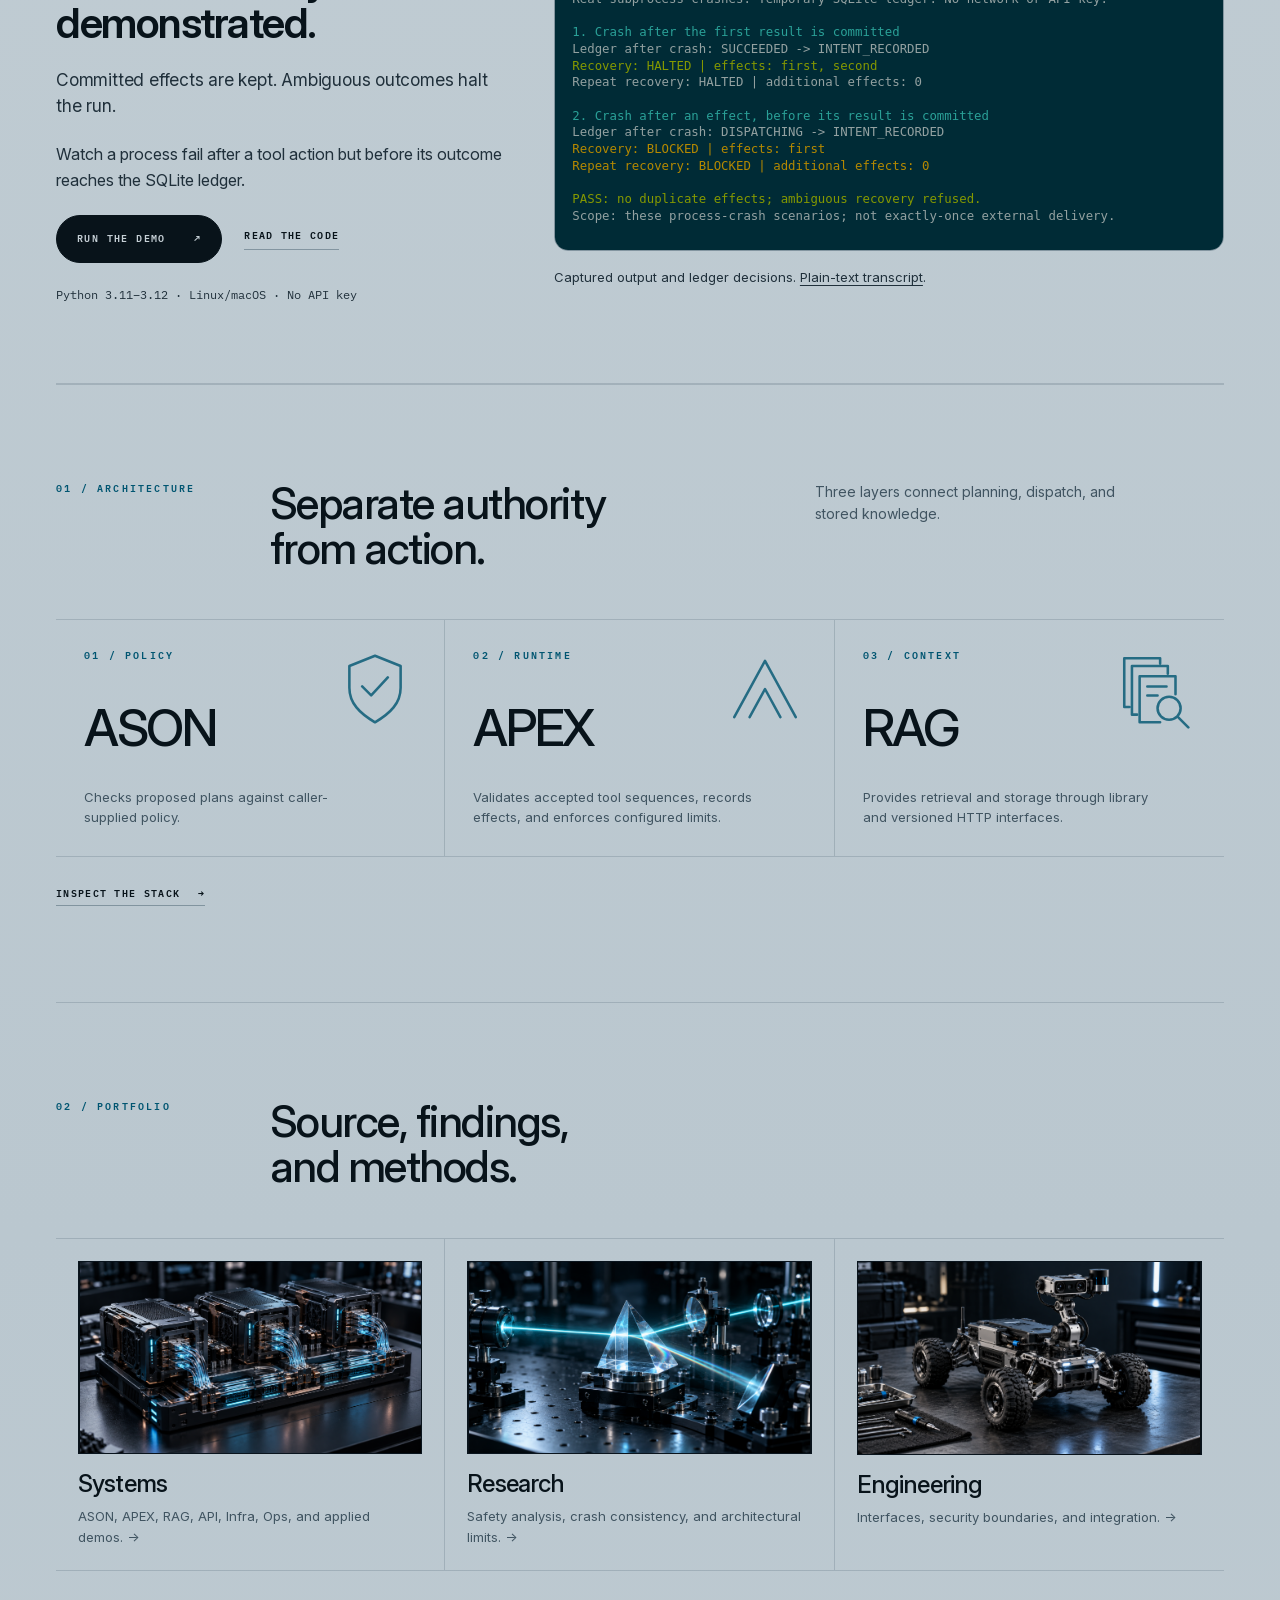
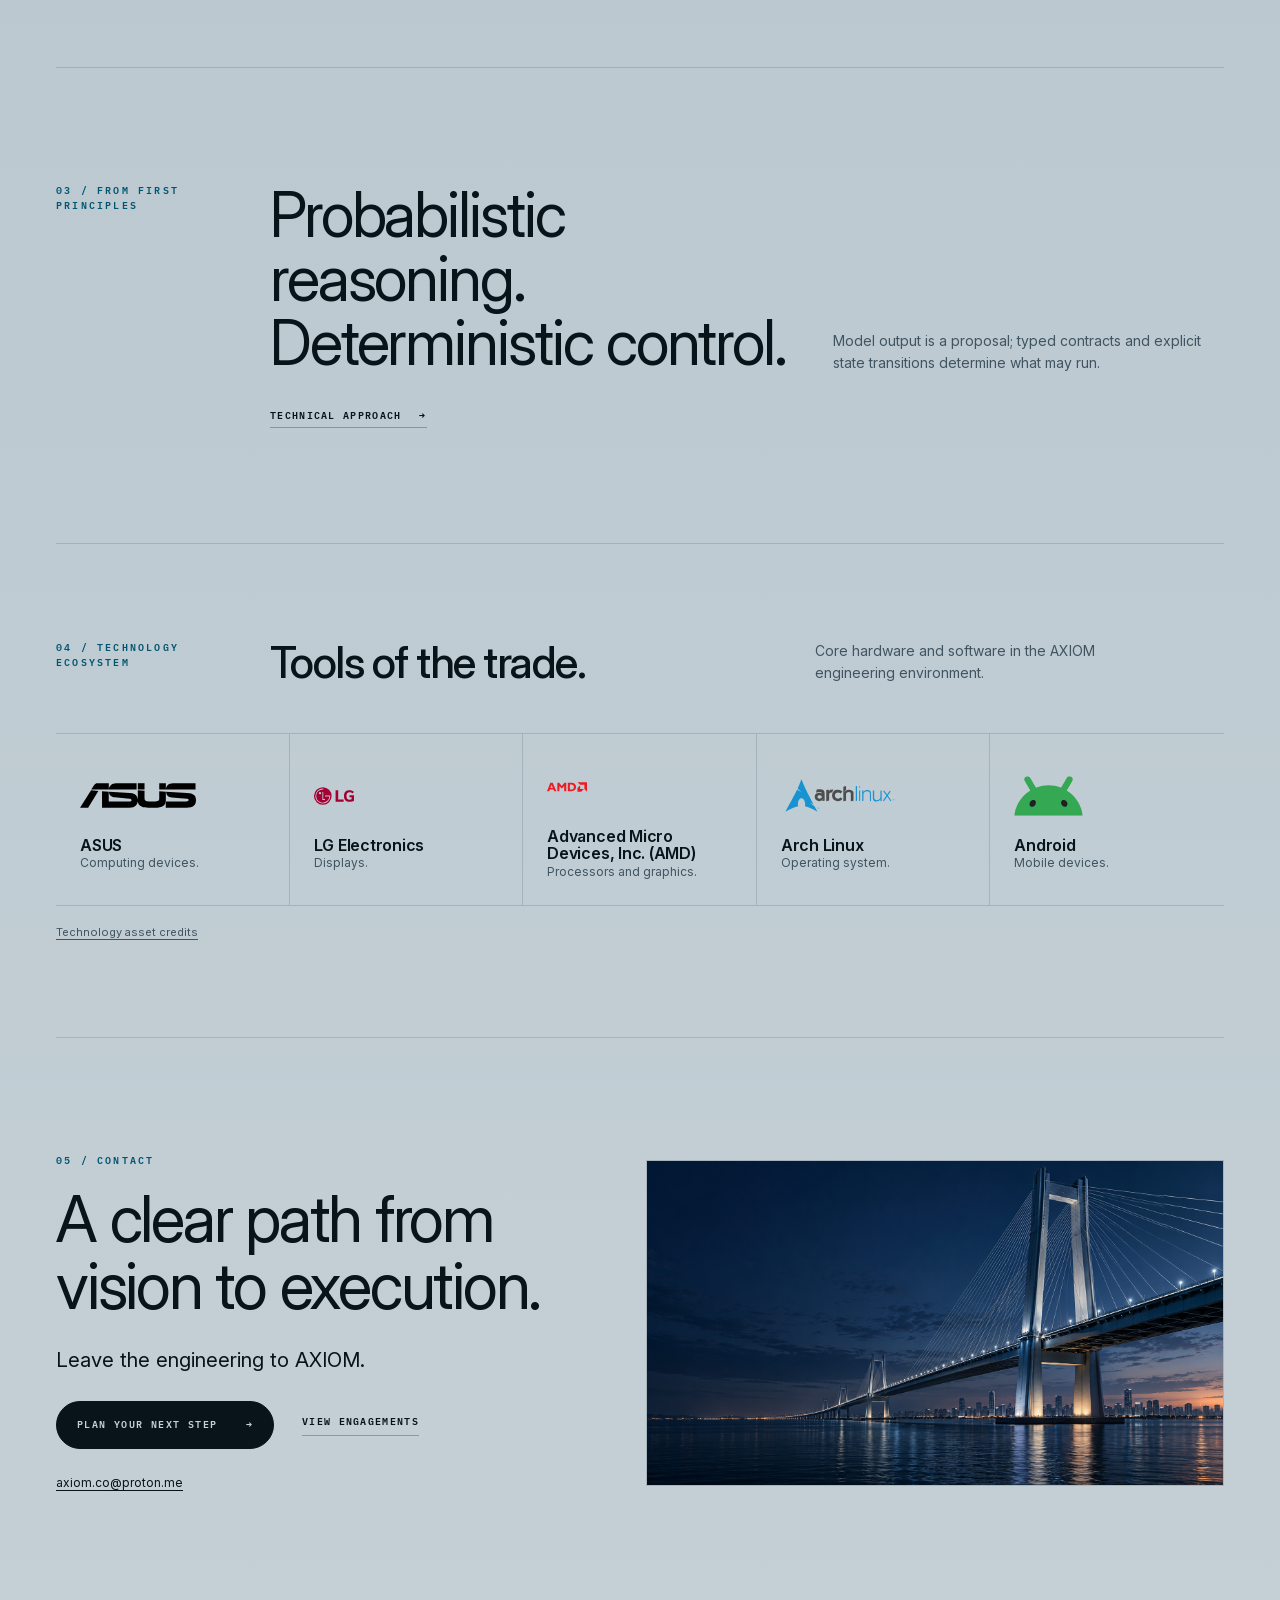
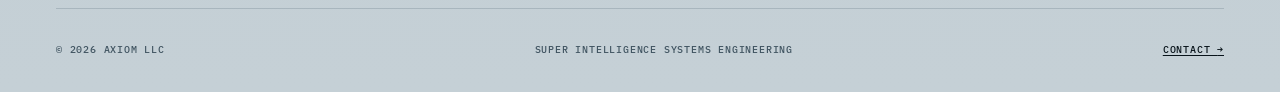
==== commit 5ed3a90c: "Simplify homepage closing invitation" ====
--- a/index.html
+++ b/index.html
@@ -111,7 +111,7 @@
       <div class="home-contact-main">
         <p class="eyebrow">05 / Contact</p>
         <h2 id="contact-title">A clear path from vision to execution.</h2>
-        <p class="home-contact-lede">Share what you want to achieve and the constraints that matter. Leave the path forward—and the engineering—to AXIOM.</p>
+        <p class="home-contact-lede">Leave the engineering to AXIOM.</p>
         <div class="actions">
           <a class="button" href="contact/">Plan your next step <span aria-hidden="true">→</span></a>
           <a class="quiet-link" href="engagements/">View engagements</a>
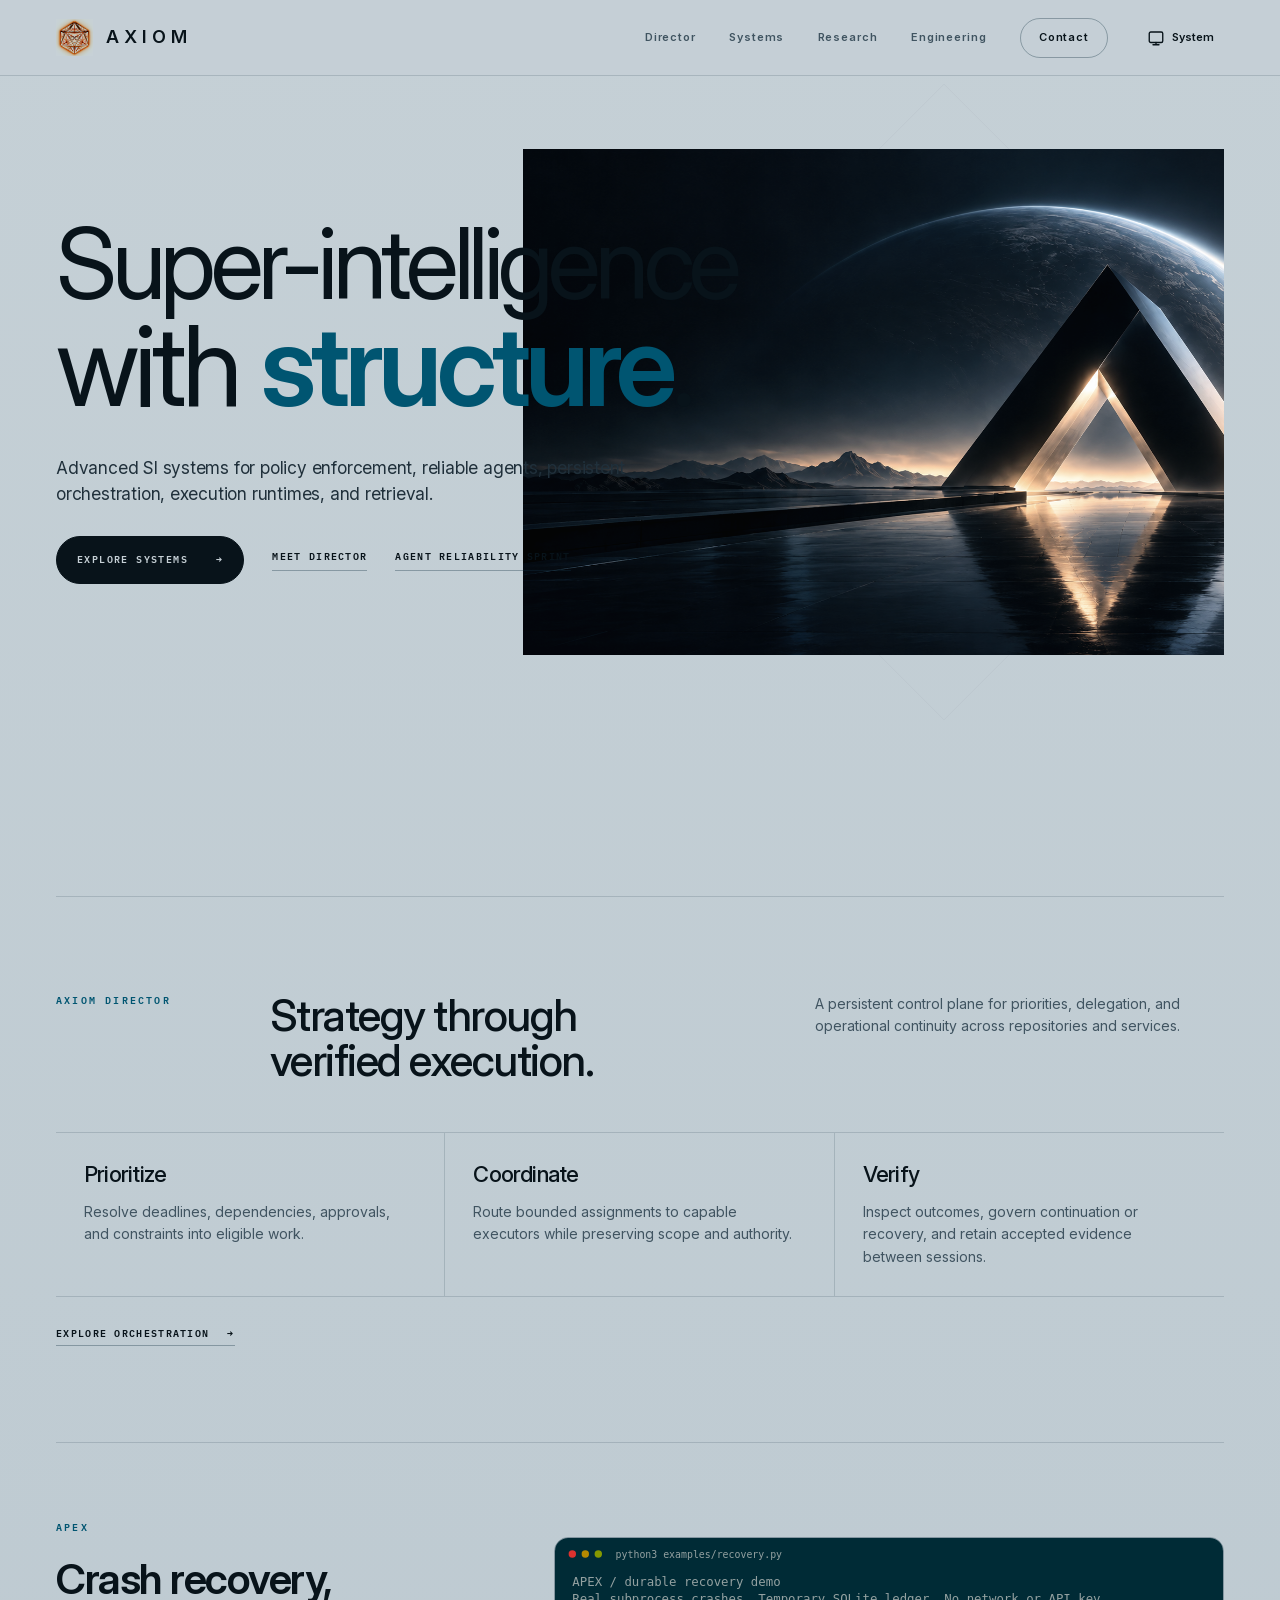
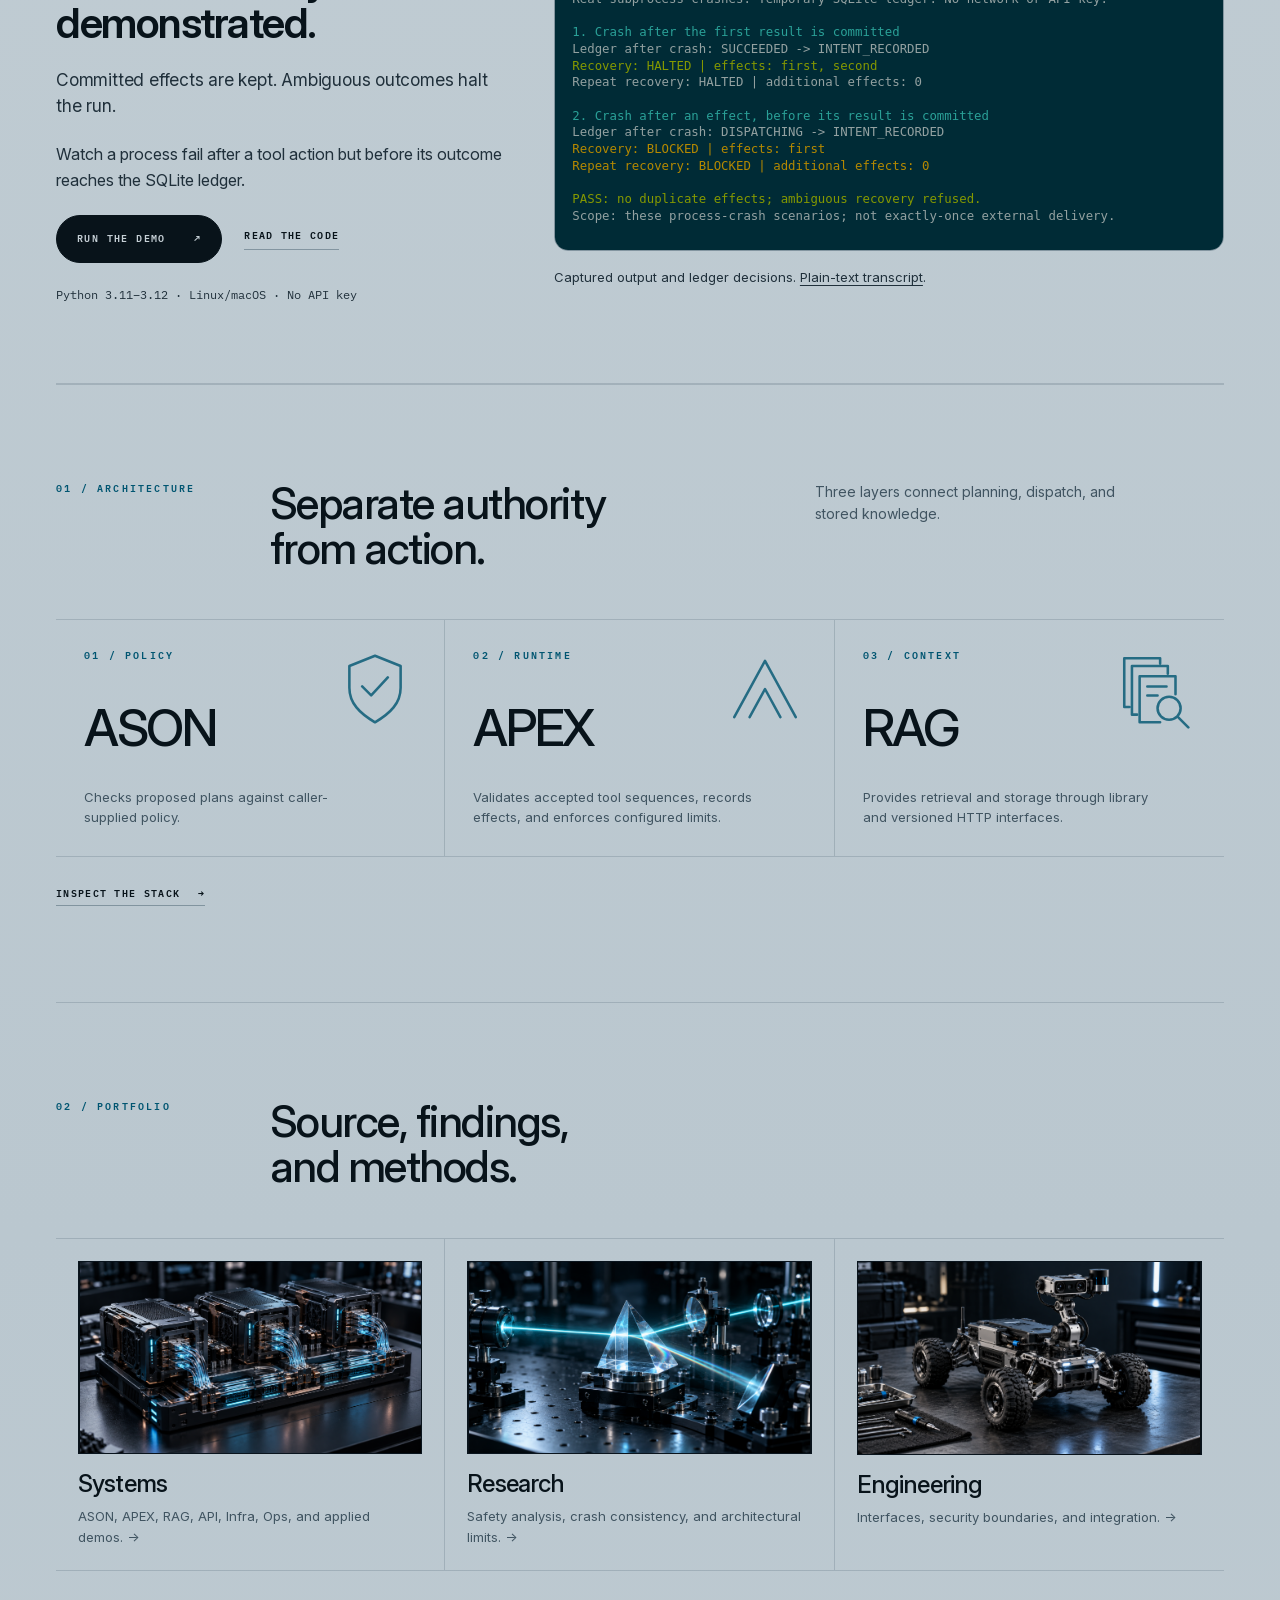
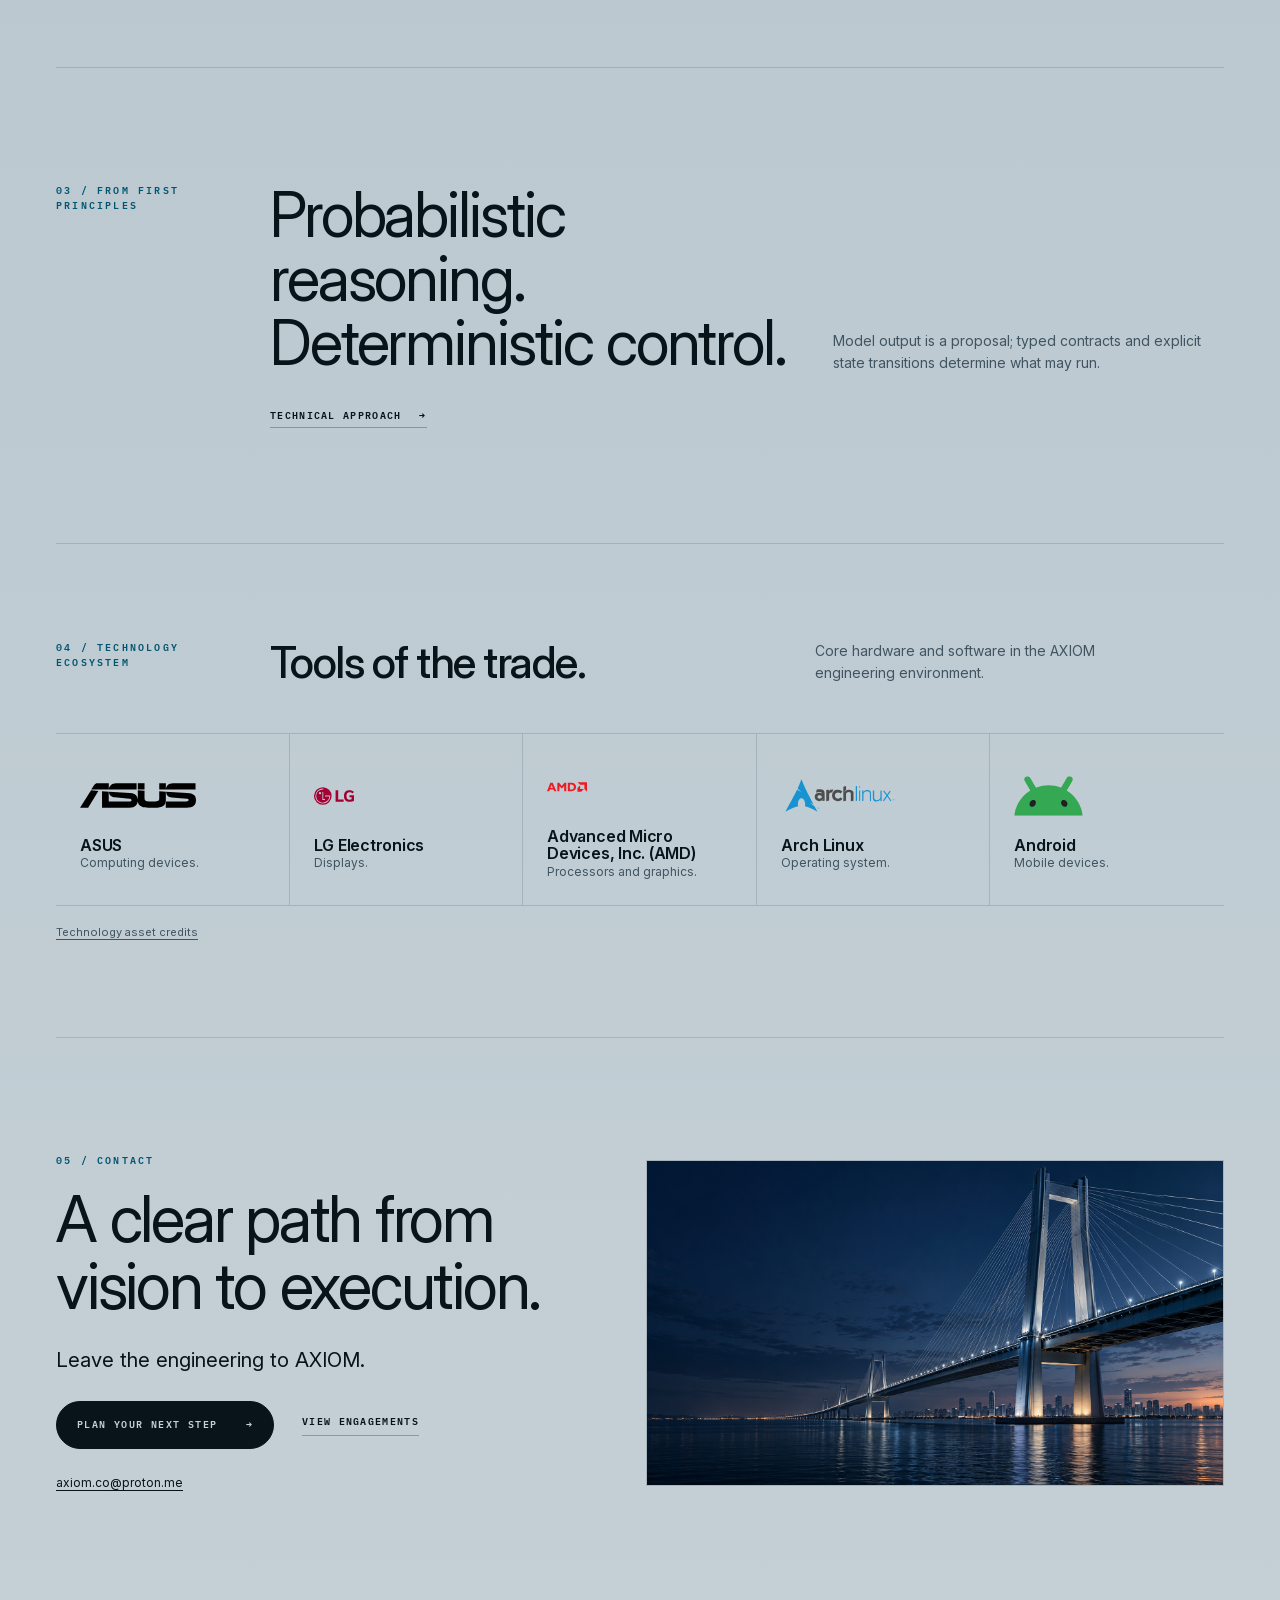
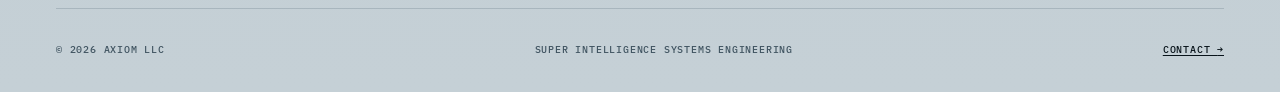
==== commit c6670ec7: "Add search discovery, structured data and evidence-focused metadata" ====
--- a/index.html
+++ b/index.html
@@ -5,11 +5,27 @@
   <meta name="viewport" content="width=device-width, initial-scale=1">
   <meta name="color-scheme" content="light dark">
   <meta name="theme-color" content="#edf7ff">
-  <title>AXIOM LLC — Super Intelligence Systems Engineering</title>
-  <meta name="description" content="Persistent orchestration with AXIOM Director, policy enforcement, bounded execution, and retrieval.">
+  <title>SI Systems Engineering &amp; Agent Reliability — AXIOM LLC</title>
+  <meta name="description" content="SI systems engineering for agent reliability, persistent orchestration, policy enforcement and retrieval. Explore executable evidence and focused AXIOM engagements.">
   <link rel="icon" type="image/svg+xml" href="favicon.svg"><link rel="icon" type="image/png" sizes="32x32" href="assets/brand/axiom-mark-32.png"><link rel="apple-touch-icon" sizes="180x180" href="assets/brand/axiom-mark-180.png"><link rel="manifest" href="site.webmanifest">
   <script>(()=>{try{const m=localStorage.getItem("axiom-theme");if(m==="light"||m==="dark")document.documentElement.dataset.theme=m;}catch(_){}})();</script>
   <link rel="stylesheet" href="styles.css">
+  <link rel="canonical" href="https://axiom-llc.github.io/">
+  <meta property="og:type" content="website">
+  <meta property="og:site_name" content="AXIOM LLC">
+  <meta property="og:title" content="SI Systems Engineering &amp; Agent Reliability — AXIOM LLC">
+  <meta property="og:description" content="SI systems engineering for agent reliability, persistent orchestration, policy enforcement and retrieval. Explore executable evidence and focused AXIOM engagements.">
+  <meta property="og:url" content="https://axiom-llc.github.io/">
+  <meta property="og:image" content="https://axiom-llc.github.io/assets/visual/hero-axiom.png">
+  <meta property="og:image:width" content="1672">
+  <meta property="og:image:height" content="941">
+  <meta property="og:image:alt" content="AXIOM structural artwork">
+  <meta name="twitter:card" content="summary_large_image">
+  <meta name="twitter:title" content="SI Systems Engineering &amp; Agent Reliability — AXIOM LLC">
+  <meta name="twitter:description" content="SI systems engineering for agent reliability, persistent orchestration, policy enforcement and retrieval. Explore executable evidence and focused AXIOM engagements.">
+  <meta name="twitter:image" content="https://axiom-llc.github.io/assets/visual/hero-axiom.png">
+  <meta name="twitter:image:alt" content="AXIOM structural artwork">
+  <script type="application/ld+json">{"@context":"https://schema.org","@graph":[{"@type":"Organization","@id":"https://axiom-llc.github.io/#organization","name":"AXIOM LLC","url":"https://axiom-llc.github.io/","logo":"https://axiom-llc.github.io/assets/brand/axiom-mark-512.png","email":"axiom.co@proton.me","sameAs":["https://github.com/axiom-llc"]},{"@type":"WebSite","@id":"https://axiom-llc.github.io/#website","url":"https://axiom-llc.github.io/","name":"AXIOM LLC","publisher":{"@id":"https://axiom-llc.github.io/#organization"},"inLanguage":"en"},{"@type":"WebPage","@id":"https://axiom-llc.github.io/#webpage","url":"https://axiom-llc.github.io/","name":"SI Systems Engineering & Agent Reliability — AXIOM LLC","description":"SI systems engineering for agent reliability, persistent orchestration, policy enforcement and retrieval. Explore executable evidence and focused AXIOM engagements.","inLanguage":"en","isPartOf":{"@id":"https://axiom-llc.github.io/#website"},"publisher":{"@id":"https://axiom-llc.github.io/#organization"}}]}</script>
 </head>
 <body>
   <a class="skip-link" href="#main">Skip to content</a>
@@ -29,11 +45,11 @@
       <div class="hero-copy">
         <h1 id="hero-title"><span class="hero-term">Super-intelligence</span><br> <span class="hero-second">with <span class="hero-accent">structure</span>.</span></h1>
         <div class="hero-bottom">
-          <p class="lede">Advanced SI systems for policy enforcement, execution runtimes, retrieval engineering, and operational control.</p>
-          <div class="actions"><a class="button" href="systems/">Explore systems <span aria-hidden="true">→</span></a><a class="quiet-link" href="director/">Meet Director</a></div>
+          <p class="lede">Advanced SI systems for policy enforcement, reliable agents, persistent orchestration, execution runtimes, and retrieval.</p>
+          <div class="actions"><a class="button" href="systems/">Explore systems <span aria-hidden="true">→</span></a><a class="quiet-link" href="director/">Meet Director</a><a class="quiet-link" href="engagements/reliability-control-sprint/">Agent reliability sprint</a></div>
         </div>
       </div>
-      <div class="hero-geometry" aria-hidden="true"><img src="assets/visual/hero-axiom.png" width="1672" height="941" alt=""></div>
+      <div class="hero-geometry" aria-hidden="true"><img src="assets/visual/hero-axiom.png" width="1672" height="941" alt="" fetchpriority="high" decoding="async"></div>
     </section>
 
     <section class="section wrap director-feature" aria-labelledby="director-title">
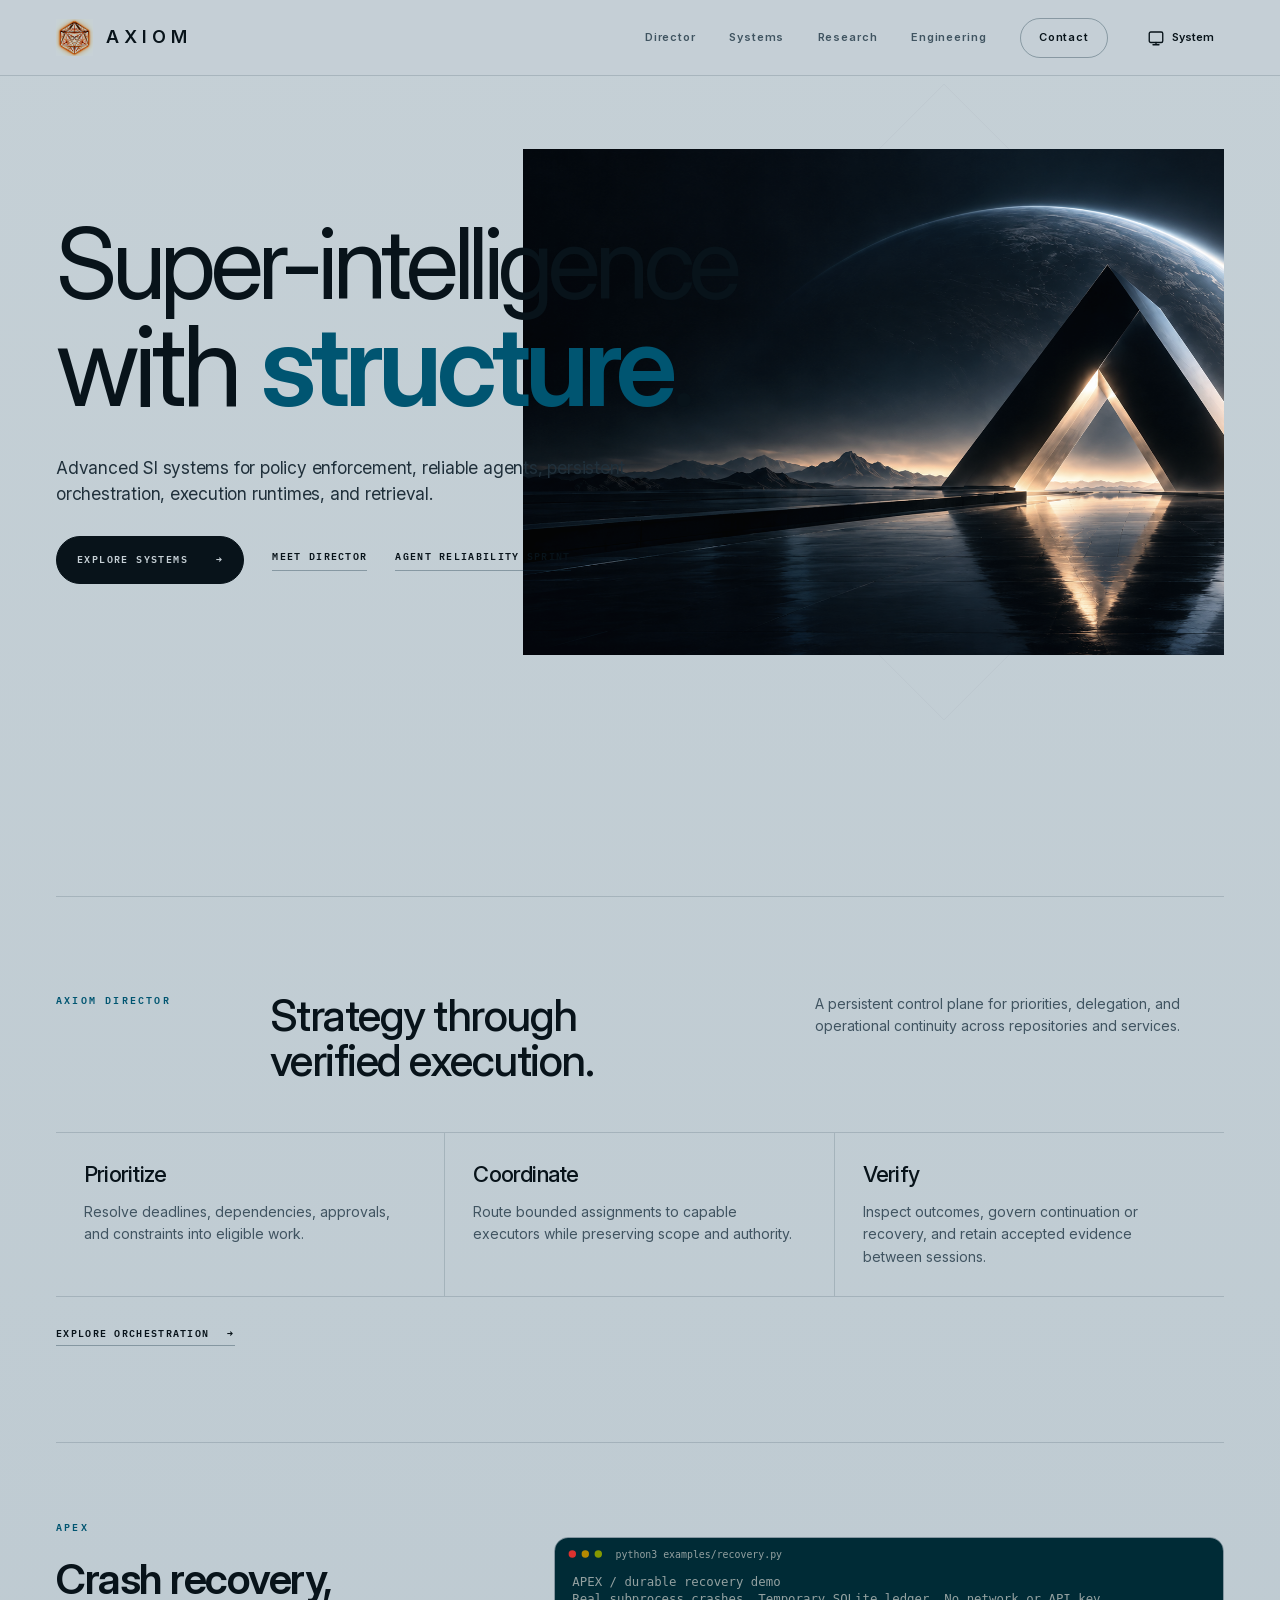
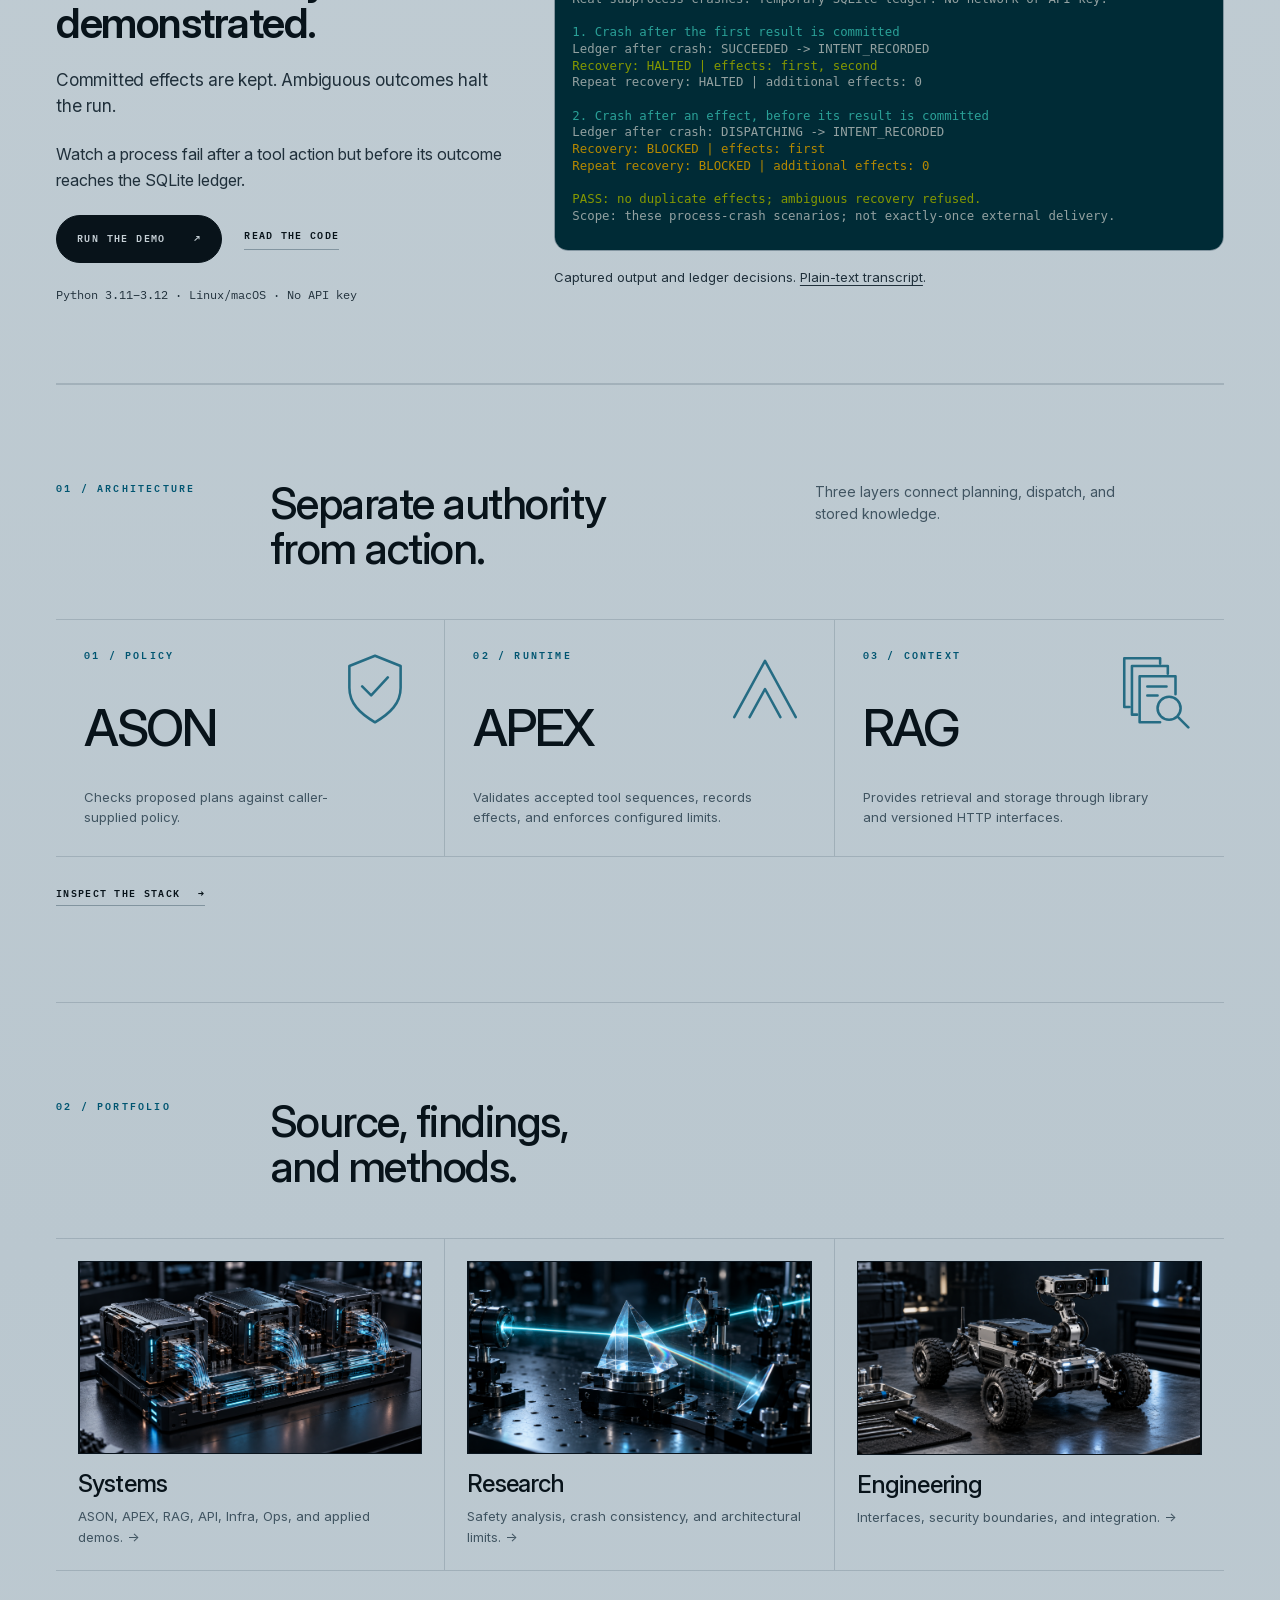
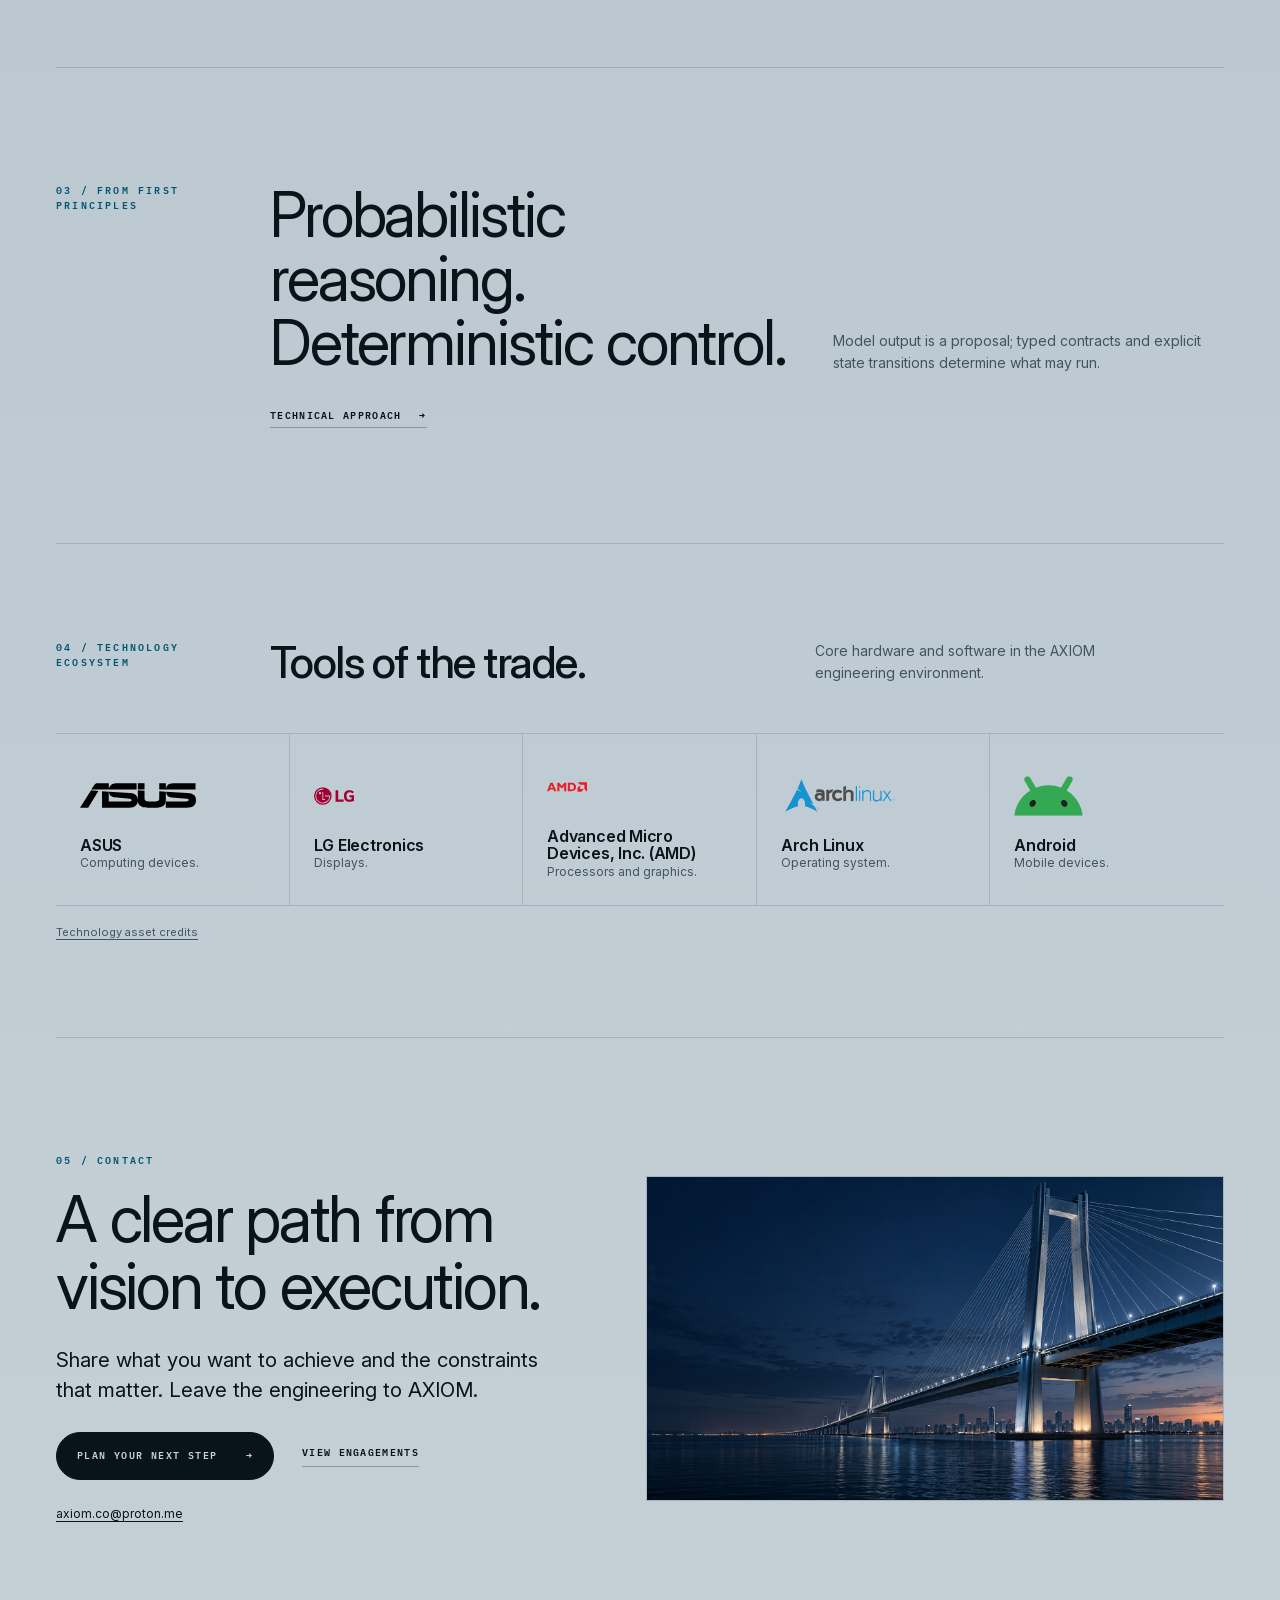
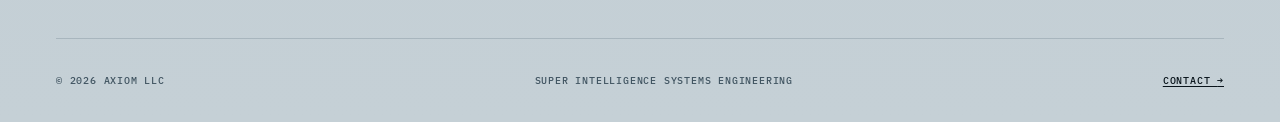
==== commit 39733591: "Restore project-introduction sentence before engineering invitation" ====
--- a/index.html
+++ b/index.html
@@ -127,7 +127,7 @@
       <div class="home-contact-main">
         <p class="eyebrow">05 / Contact</p>
         <h2 id="contact-title">A clear path from vision to execution.</h2>
-        <p class="home-contact-lede">Leave the engineering to AXIOM.</p>
+        <p class="home-contact-lede">Share what you want to achieve and the constraints that matter. Leave the engineering to AXIOM.</p>
         <div class="actions">
           <a class="button" href="contact/">Plan your next step <span aria-hidden="true">→</span></a>
           <a class="quiet-link" href="engagements/">View engagements</a>
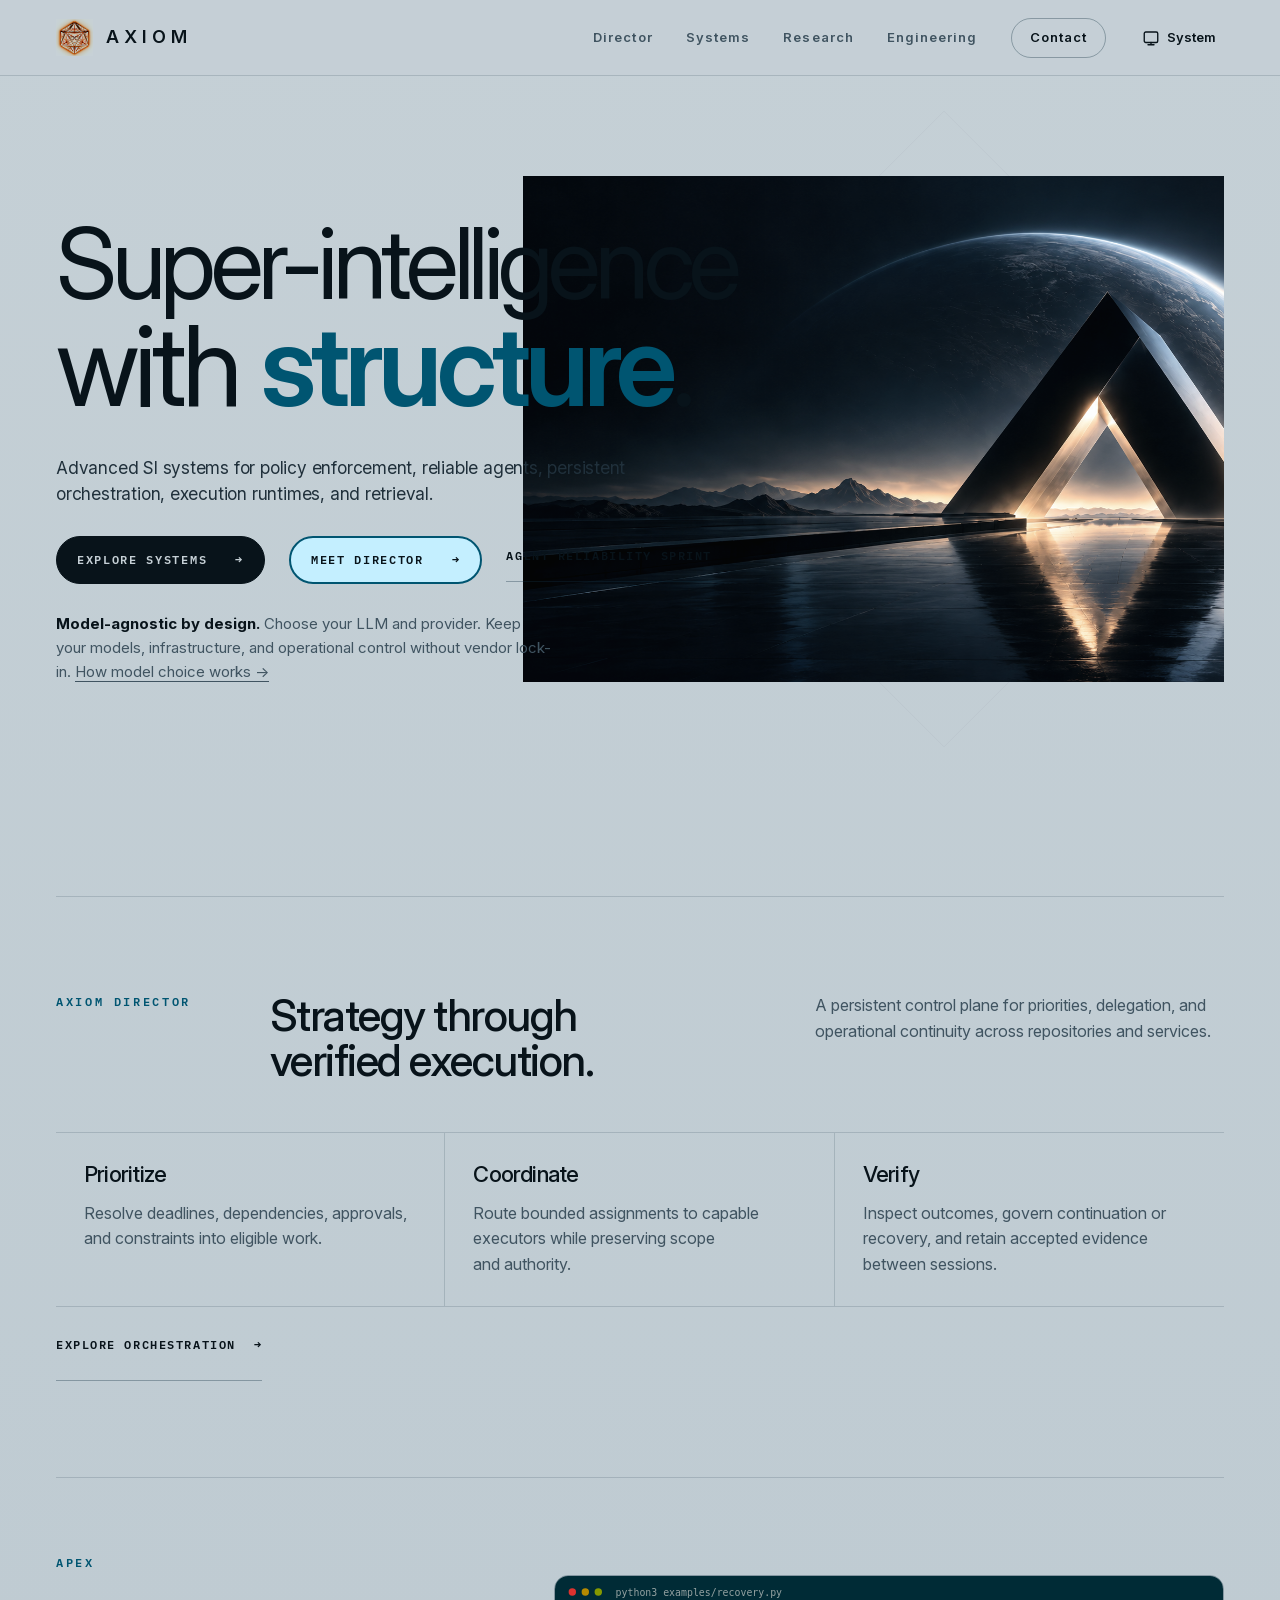
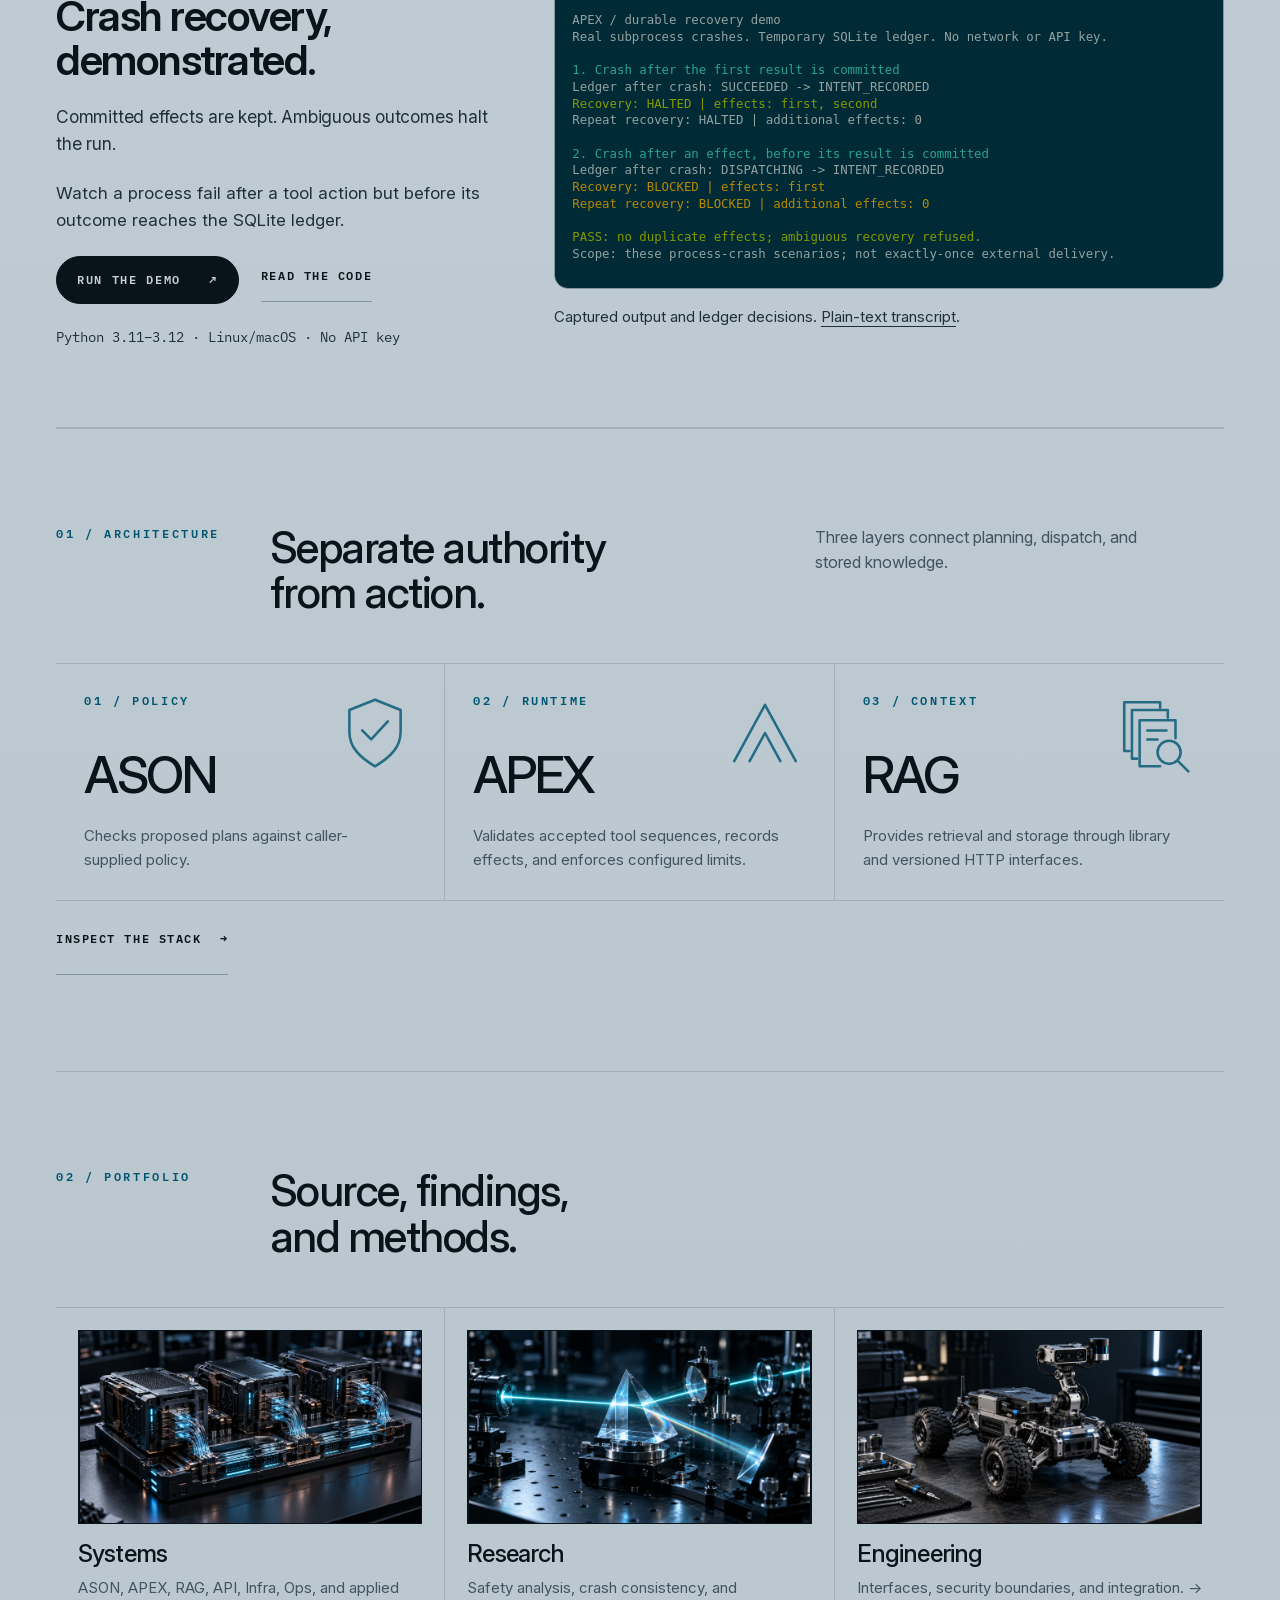
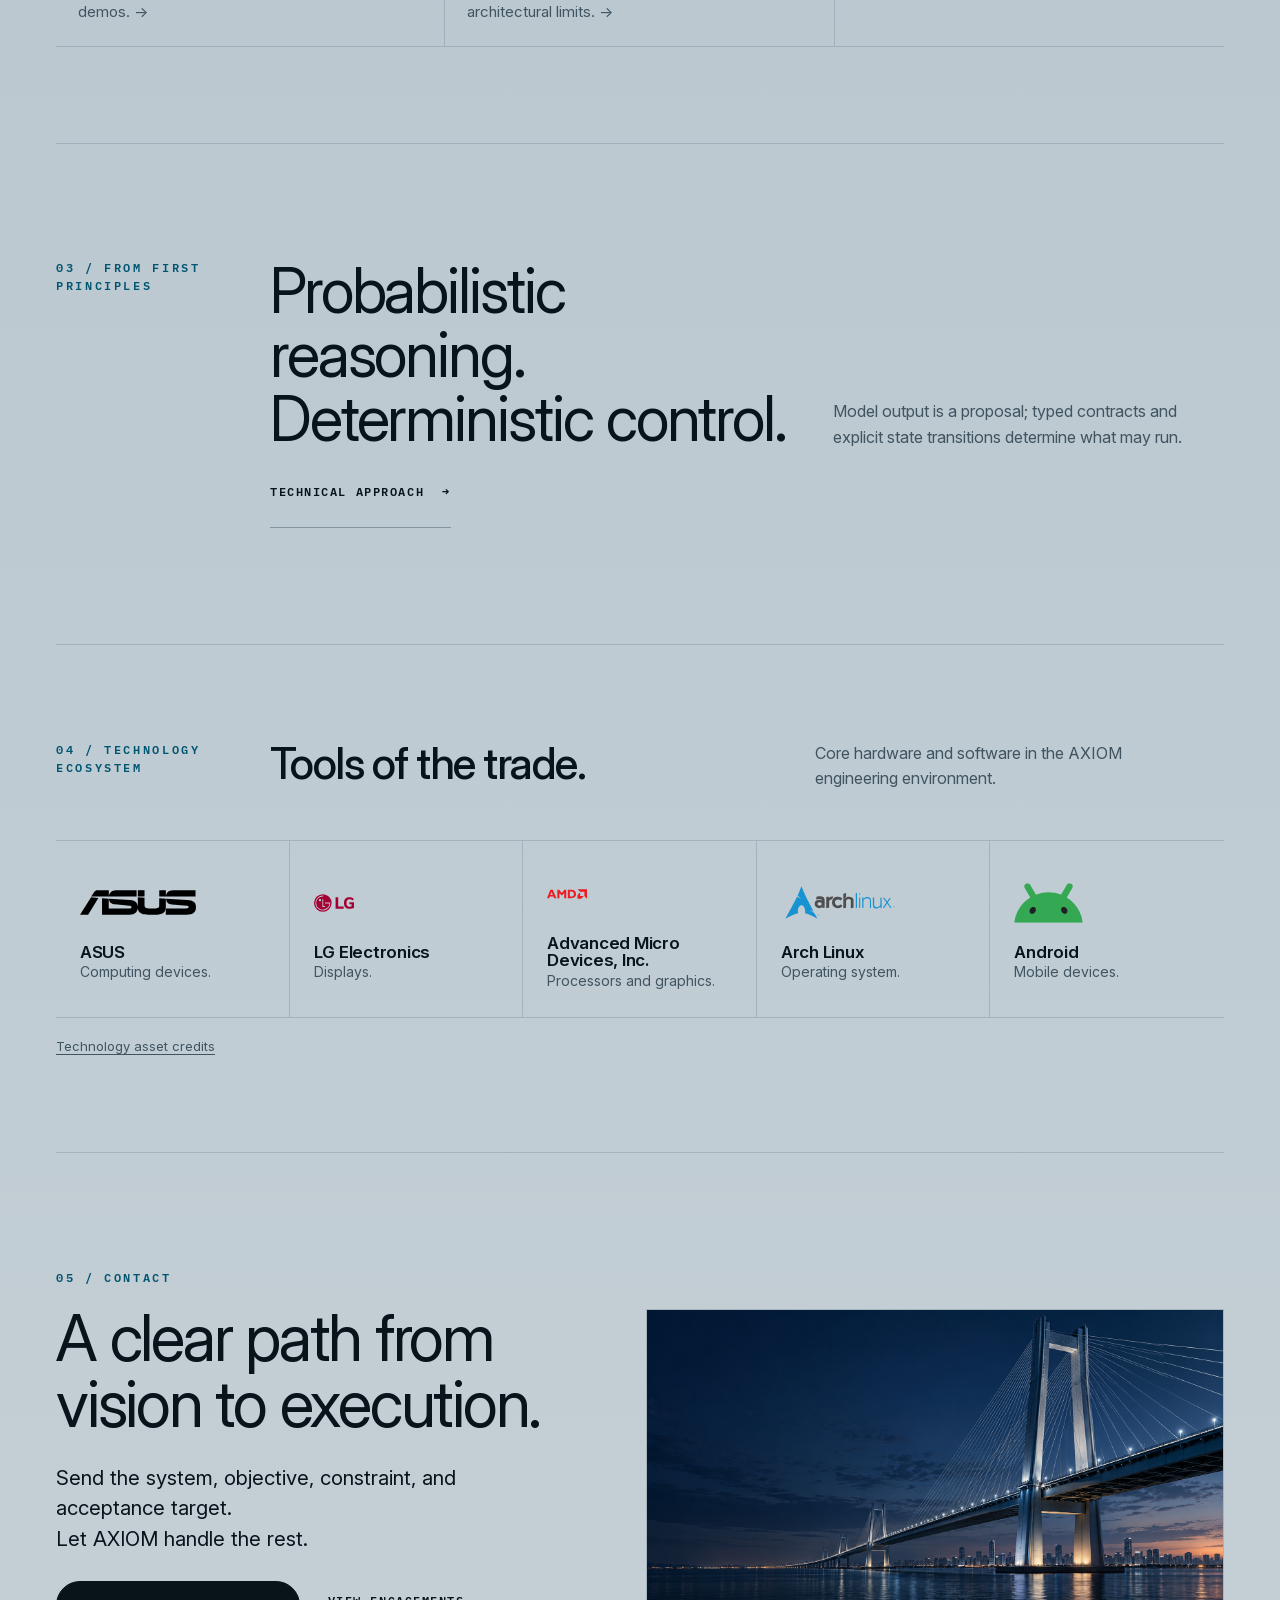
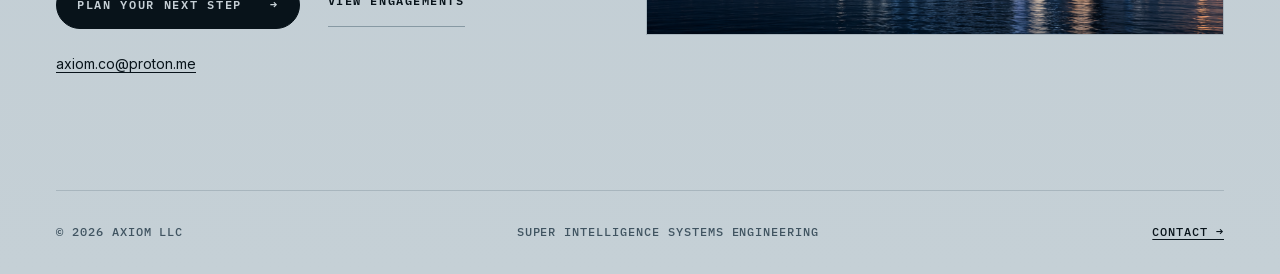
==== commit 3ca7aafe: "Improve model choice, enterprise packages and accessible navigation" ====
--- a/index.html
+++ b/index.html
@@ -46,7 +46,8 @@
         <h1 id="hero-title"><span class="hero-term">Super-intelligence</span><br> <span class="hero-second">with <span class="hero-accent">structure</span>.</span></h1>
         <div class="hero-bottom">
           <p class="lede">Advanced SI systems for policy enforcement, reliable agents, persistent orchestration, execution runtimes, and retrieval.</p>
-          <div class="actions"><a class="button" href="systems/">Explore systems <span aria-hidden="true">→</span></a><a class="quiet-link" href="director/">Meet Director</a><a class="quiet-link" href="engagements/reliability-control-sprint/">Agent reliability sprint</a></div>
+          <div class="actions"><a class="button" href="systems/">Explore systems <span aria-hidden="true">→</span></a><a class="button director-cta" href="director/">Meet Director <span aria-hidden="true">→</span></a><a class="quiet-link" href="engagements/reliability-control-sprint/">Agent reliability sprint</a></div>
+          <p class="model-choice"><strong>Model-agnostic by design.</strong> Choose your LLM and provider. Keep your models, infrastructure, and operational control without vendor lock-in. <a href="systems/#model-choice">How model choice works →</a></p>
         </div>
       </div>
       <div class="hero-geometry" aria-hidden="true"><img src="assets/visual/hero-axiom.png" width="1672" height="941" alt="" fetchpriority="high" decoding="async"></div>
@@ -116,7 +117,7 @@
       <div class="ecosystem-grid" role="list">
         <article class="ecosystem-card" role="listitem"><div class="ecosystem-logo"><img src="assets/technology/ecosystem/asus.svg" alt="ASUS logo" width="160" height="80" loading="lazy"></div><div><h3>ASUS</h3><p>Computing devices.</p></div></article>
         <article class="ecosystem-card" role="listitem"><div class="ecosystem-logo"><img src="assets/technology/ecosystem/lg.svg" alt="LG logo" width="160" height="80" loading="lazy"></div><div><h3>LG Electronics</h3><p>Displays.</p></div></article>
-        <article class="ecosystem-card" role="listitem"><div class="ecosystem-logo"><img src="assets/technology/ecosystem/amd.svg" alt="AMD logo" width="160" height="80" loading="lazy"></div><div><h3>Advanced Micro Devices, Inc. (AMD)</h3><p>Processors and graphics.</p></div></article>
+        <article class="ecosystem-card" role="listitem"><div class="ecosystem-logo"><img src="assets/technology/ecosystem/amd.svg" alt="AMD logo" width="160" height="80" loading="lazy"></div><div><h3>Advanced Micro Devices, Inc.</h3><p>Processors and graphics.</p></div></article>
         <article class="ecosystem-card" role="listitem"><div class="ecosystem-logo"><img src="assets/technology/ecosystem/arch-linux.svg" alt="Arch Linux logo" width="160" height="80" loading="lazy"></div><div><h3>Arch Linux</h3><p>Operating system.</p></div></article>
         <article class="ecosystem-card" role="listitem"><div class="ecosystem-logo"><img src="assets/technology/ecosystem/android.svg" alt="Android robot logo" width="160" height="80" loading="lazy"></div><div><h3>Android</h3><p>Mobile devices.</p></div></article>
       </div>
@@ -127,7 +128,7 @@
       <div class="home-contact-main">
         <p class="eyebrow">05 / Contact</p>
         <h2 id="contact-title">A clear path from vision to execution.</h2>
-        <p class="home-contact-lede">Share what you want to achieve and the constraints that matter. Leave the engineering to AXIOM.</p>
+        <p class="home-contact-lede">Send the system, objective, constraint, and acceptance target.<br>Let AXIOM handle the rest.</p>
         <div class="actions">
           <a class="button" href="contact/">Plan your next step <span aria-hidden="true">→</span></a>
           <a class="quiet-link" href="engagements/">View engagements</a>
@@ -142,3 +143,4 @@
 </body>
 </html>
 
+
--- a/styles.css
+++ b/styles.css
@@ -99,7 +99,7 @@
   background:
     radial-gradient(circle at 78% -8%, color-mix(in srgb, var(--accent) 7%, transparent), transparent 28rem),
     linear-gradient(180deg, var(--bg), var(--bg-2) 58%, var(--bg));
-  font: 400 16px/1.6 var(--sans);
+  font: 400 1.0625rem/1.6 var(--sans);
   text-rendering: optimizeLegibility;
 }
 body::before {
@@ -127,7 +127,7 @@
 .skip-link:focus { transform: none; }
 .eyebrow, .index {
   color: var(--accent-strong);
-  font: 600 10px/1.5 var(--mono);
+  font: 600 .75rem/1.5 var(--mono);
   letter-spacing: .22em;
   text-transform: uppercase;
 }
@@ -169,7 +169,7 @@
   position: relative;
   padding-block: 13px;
   color: var(--muted);
-  font: 600 11px/1.2 var(--sans);
+  font: 600 .8125rem/1.2 var(--sans);
   letter-spacing: .08em;
   text-decoration: none;
 }
@@ -208,7 +208,7 @@
   min-width: 88px;
   padding: 0 8px;
   flex: 0 0 auto;
-  font: 600 11px/1 var(--sans);
+  font: 600 .8125rem/1 var(--sans);
 }
 .theme-toggle .theme-icon { display: none; width: 18px; height: 18px; flex: none; }
 .theme-toggle[data-mode="system"] .theme-icon-system,
@@ -254,7 +254,7 @@
   border-radius: 999px;
   color: var(--button-text);
   background: var(--text-strong);
-  font: 600 10px/1 var(--mono);
+  font: 600 .75rem/1 var(--mono);
   letter-spacing: .14em;
   text-transform: uppercase;
   text-decoration: none;
@@ -263,7 +263,7 @@
 .button:hover { color: var(--button-text); transform: translateY(-1px); }
 .quiet-link, .section-link {
   color: var(--text-strong);
-  font: 600 10px/1.4 var(--mono);
+  font: 600 .75rem/1.4 var(--mono);
   letter-spacing: .13em;
   text-transform: uppercase;
 }
@@ -311,7 +311,7 @@
   padding: 12px 18px;
   border-right: 1px solid var(--line);
   color: var(--muted);
-  font: 500 9px/1.4 var(--mono);
+  font: 500 .75rem/1.4 var(--mono);
   letter-spacing: .16em;
   text-transform: uppercase;
 }
@@ -327,7 +327,7 @@
   margin-bottom: 48px;
 }
 .section-intro h2 { max-width: 720px; font-size: clamp(34px, 3.4vw, 50px); font-weight: 500; }
-.section-intro > p:last-child { max-width: 480px; color: var(--muted); font-size: 14px; }
+.section-intro > p:last-child { max-width: 480px; color: var(--muted); font-size: 1rem; }
 .section-intro.compact { grid-template-columns: 180px 1fr; }
 .section-link {
   display: inline-flex;
@@ -353,7 +353,7 @@
 .core-grid article:last-child, .agenda article:last-child, .stack-group:nth-child(3n) { border-right: 0; }
 .core-grid article { position: relative; display: flex; flex-direction: column; }
 .core-grid h3 { margin-block: 38px 18px; font-size: clamp(40px, 4vw, 58px); font-weight: 500; letter-spacing: -.045em; }
-.core-grid article > p:last-child { margin-top: auto; max-width: 36ch; color: var(--muted); font-size: 13px; }
+.core-grid article > p:last-child { margin-top: auto; max-width: 36ch; color: var(--muted); font-size: .9375rem; }
 .system-glyph {
   position: absolute;
   top: 28px;
@@ -389,15 +389,15 @@
 }
 .evidence-list > a:hover, .artifact-list > a:hover { background: var(--surface); }
 .evidence-list strong, .artifact-list strong { display: block; color: var(--text-strong); font-weight: 600; font-size: 17px; }
-.evidence-list small { display: block; margin-top: 5px; color: var(--accent-strong); font: 600 9px var(--mono); letter-spacing: .14em; text-transform: uppercase; }
-.evidence-list > a > span:nth-child(2), .artifact-list small { color: var(--muted); font-size: 13px; }
+.evidence-list small { display: block; margin-top: 5px; color: var(--accent-strong); font: 600 .75rem var(--mono); letter-spacing: .14em; text-transform: uppercase; }
+.evidence-list > a > span:nth-child(2), .artifact-list small { color: var(--muted); font-size: .9375rem; }
 .evidence-list b, .artifact-list b { color: var(--text-strong); font-weight: 400; }
 
 .evidence-panels { display: grid; grid-template-columns: repeat(3, 1fr); border-top: 1px solid var(--line); border-bottom: 1px solid var(--line); }
 .evidence-panel { padding: 22px; border-right: 1px solid var(--line); text-decoration: none; }
 .evidence-panel:last-child { border-right: 0; }
 .evidence-panel h3 { margin-top: 18px; font-size: 24px; font-weight: 500; }
-.evidence-panel p { margin-top: 9px; color: var(--muted); font-size: 13px; }
+.evidence-panel p { margin-top: 9px; color: var(--muted); font-size: .9375rem; }
 /* Editorial assets are 1672 × 941: preserve every subject, including the full engineering assembly. */
 .evidence-visual { position: relative; display: block; aspect-ratio: 1672 / 941; overflow: hidden; border: 1px solid var(--line); background: #071017; }
 .evidence-visual img { width: 100%; height: 100%; object-fit: contain; }
@@ -427,9 +427,9 @@
 /* ASUS has black SVG paths; brighten() leaves black unchanged. Invert only this mark. */
 :root[data-theme="dark"] .ecosystem-logo img[src$="/asus.svg"] { filter: invert(1); }
 @media (prefers-color-scheme: dark) { :root:not([data-theme]) .ecosystem-logo img[src$="/asus.svg"] { filter: invert(1); } }
-.ecosystem-card h3 { font-size: 16px; font-weight: 600; letter-spacing: -.015em; }
-.ecosystem-card div > p:last-child { color: var(--muted); font-size: 12px; }
-.ecosystem-attribution, .trademark-note { max-width: 850px; margin-top: 18px; color: var(--muted); font-size: 11px; }
+.ecosystem-card h3 { font-size: 1.0625rem; font-weight: 600; letter-spacing: -.015em; }
+.ecosystem-card div > p:last-child { color: var(--muted); font-size: .875rem; }
+.ecosystem-attribution, .trademark-note { max-width: 850px; margin-top: 18px; color: var(--muted); font-size: .8125rem; }
 
 .principle {
   padding-block: clamp(82px, 9vw, 132px);
@@ -439,7 +439,7 @@
   border-top: 1px solid var(--line);
 }
 .principle h2 { max-width: 760px; font-size: clamp(46px, 4.8vw, 72px); font-weight: 400; }
-.principle > p:nth-of-type(2) { align-self: end; max-width: 430px; color: var(--muted); font-size: 14px; }
+.principle > p:nth-of-type(2) { align-self: end; max-width: 430px; color: var(--muted); font-size: 1rem; }
 .principle .section-link { grid-column: 2; margin-top: 0; justify-self: start; }
 
 .home-contact {
@@ -454,11 +454,11 @@
 .home-contact-main { min-width: 0; }
 .home-contact h2 { margin-top: 18px; max-width: 720px; font-size: clamp(44px, 5vw, 76px); font-weight: 400; }
 .home-contact-lede { max-width: 580px; margin-top: 25px; color: var(--text-strong); font-size: clamp(18px, 1.6vw, 22px); line-height: 1.5; }
-.home-contact-detail { max-width: 570px; margin-top: 16px; color: var(--muted); font-size: 14px; }
+.home-contact-detail { max-width: 570px; margin-top: 16px; color: var(--muted); font-size: 1rem; }
 .home-contact-focus { display: flex; flex-wrap: wrap; gap: 10px 24px; margin: 26px 0 0; padding: 18px 0 0; border-top: 1px solid var(--line); list-style: none; }
-.home-contact-focus li { color: var(--text); font: 500 11px/1.5 var(--mono); }
+.home-contact-focus li { color: var(--text); font: 500 .8125rem/1.5 var(--mono); }
 .home-contact .actions { margin-top: 26px; }
-.home-contact-direct { margin-top: 24px; color: var(--muted); font-size: 12px; }
+.home-contact-direct { margin-top: 24px; color: var(--muted); font-size: .875rem; }
 .home-contact-direct a { color: var(--text-strong); }
 .home-contact-visual { display: block; width: 100%; height: auto; aspect-ratio: 1672 / 941; object-fit: cover; border: 1px solid var(--line); }
 
@@ -484,14 +484,14 @@
   padding: 32px 8px;
   border-bottom: 1px solid var(--line);
 }
-.arch-meta { display: flex; flex-direction: column; gap: 10px; color: var(--muted); font: 600 9px/1.45 var(--mono); letter-spacing: .14em; text-transform: uppercase; }
+.arch-meta { display: flex; flex-direction: column; gap: 10px; color: var(--muted); font: 600 .75rem/1.45 var(--mono); letter-spacing: .14em; text-transform: uppercase; }
 .arch-meta span:first-child { color: var(--accent-strong); }
 .arch-name h3 { font-size: clamp(34px, 3.6vw, 50px); font-weight: 500; }
-.arch-name p { margin-top: 8px; color: var(--muted); font-size: 13px; }
-.arch-copy p { max-width: 560px; color: var(--text); font-size: 14px; }
-.arch-copy a { display: inline-block; margin-top: 20px; color: var(--text-strong); font: 600 10px var(--mono); letter-spacing: .12em; text-transform: uppercase; }
+.arch-name p { margin-top: 8px; color: var(--muted); font-size: .9375rem; }
+.arch-copy p { max-width: 560px; color: var(--text); font-size: 1rem; }
+.arch-copy a { display: inline-block; margin-top: 20px; color: var(--text-strong); font: 600 .75rem var(--mono); letter-spacing: .12em; text-transform: uppercase; }
 .relationship-note { margin: 24px 0 0 150px; padding: 28px 0 28px 30px; display: grid; grid-template-columns: .7fr 1.3fr; gap: 30px; border-left: 1px solid var(--accent); }
-.relationship-note p { max-width: 620px; color: var(--muted); font-size: 13px; }
+.relationship-note p { max-width: 620px; color: var(--muted); font-size: .9375rem; }
 
 .system-rows { display: grid; border-top: 1px solid var(--line); }
 .system-rows article {
@@ -504,8 +504,8 @@
   border-bottom: 1px solid var(--line);
 }
 .system-rows h3 { margin-top: 7px; font-size: 26px; font-weight: 500; }
-.system-rows article > p { max-width: 540px; color: var(--muted); font-size: 13px; }
-.system-rows a { color: var(--text-strong); font: 600 10px var(--mono); letter-spacing: .11em; text-transform: uppercase; }
+.system-rows article > p { max-width: 540px; color: var(--muted); font-size: .9375rem; }
+.system-rows a { color: var(--text-strong); font: 600 .75rem var(--mono); letter-spacing: .11em; text-transform: uppercase; }
 
 .evidence-boundary {
   margin-top: 30px;
@@ -517,13 +517,13 @@
   border-bottom: 1px solid var(--line);
 }
 .evidence-boundary h2 { max-width: 850px; font-size: clamp(28px, 3vw, 42px); font-weight: 500; }
-.evidence-boundary div p { max-width: 720px; margin-top: 20px; color: var(--muted); font-size: 13px; }
+.evidence-boundary div p { max-width: 720px; margin-top: 20px; color: var(--muted); font-size: .9375rem; }
 
 .agenda { grid-template-columns: repeat(3, 1fr); }
 .agenda article { display: flex; flex-direction: column; }
 .agenda h3, .principles h3 { margin-block: 26px 16px; font-size: 21px; line-height: 1.18; }
-.agenda p, .principles p { color: var(--muted); font-size: 13px; }
-.agenda a { margin-top: auto; padding-top: 24px; color: var(--text-strong); font: 600 9px var(--mono); letter-spacing: .1em; text-transform: uppercase; }
+.agenda p, .principles p { color: var(--muted); font-size: .9375rem; }
+.agenda a { margin-top: auto; padding-top: 24px; color: var(--text-strong); font: 600 .75rem var(--mono); letter-spacing: .1em; text-transform: uppercase; }
 .artifact-list > a { grid-template-columns: 1fr auto; }
 
 .principles { grid-template-columns: repeat(2, 1fr); }
@@ -542,22 +542,22 @@
 }
 .validation-flow li { padding: 28px; border-right: 1px solid var(--line); }
 .validation-flow li:last-child { border-right: 0; }
-.validation-flow li > span { color: var(--accent-strong); font: 600 10px var(--mono); }
+.validation-flow li > span { color: var(--accent-strong); font: 600 .75rem var(--mono); }
 .validation-flow h3 { margin-block: 30px 14px; font-size: 20px; }
-.validation-flow p { color: var(--muted); font-size: 13px; }
+.validation-flow p { color: var(--muted); font-size: .9375rem; }
 
 .stack { display: grid; grid-template-columns: repeat(3, minmax(0, 1fr)); border-top: 1px solid var(--line); border-bottom: 1px solid var(--line); }
 .stack-group { min-width: 0; min-height: 0; }
-.stack-group > h3 { margin-bottom: 14px; color: var(--accent-strong); font: 600 9px var(--mono); letter-spacing: .14em; text-transform: uppercase; }
+.stack-group > h3 { margin-bottom: 14px; color: var(--accent-strong); font: 600 .75rem var(--mono); letter-spacing: .14em; text-transform: uppercase; }
 .stack-group ul { margin: 0; padding: 0; list-style: none; }
 .stack-group li { min-height: 56px; border-top: 1px solid var(--line); }
 .technology { display: flex; align-items: center; gap: 14px; }
 .technology img { width: 68px; height: 26px; object-fit: contain; object-position: left center; }
 .technology.icon-only img { width: 25px; height: 25px; }
 .technology.mono-mark img { filter: var(--mono-filter); }
-.technology span, .text-technology { color: var(--text); font: 400 13px var(--sans); }
+.technology span, .text-technology { color: var(--text); font: 400 .9375rem var(--sans); }
 .text-technology { display: flex; align-items: center; }
-.trademark-note { max-width: 850px; margin-top: 18px; color: var(--muted); font-size: 11px; }
+.trademark-note { max-width: 850px; margin-top: 18px; color: var(--muted); font-size: .8125rem; }
 
 .contact-page {
   min-height: calc(100vh - 150px);
@@ -579,10 +579,10 @@
   border-bottom: 1px solid var(--line);
   text-decoration: none;
 }
-.contact-details span { color: var(--muted); font: 600 9px var(--mono); letter-spacing: .13em; text-transform: uppercase; }
+.contact-details span { color: var(--muted); font: 600 .75rem var(--mono); letter-spacing: .13em; text-transform: uppercase; }
 .contact-details strong { font-size: clamp(16px, 1.55vw, 20px); font-weight: 500; overflow-wrap: anywhere; }
 .contact-details b { color: var(--text-strong); font-weight: 400; }
-.contact-note { grid-column: 2; max-width: 570px; color: var(--muted); font-size: 13px; }
+.contact-note { grid-column: 2; max-width: 570px; color: var(--muted); font-size: .9375rem; }
 
 .next-page { padding-block: 48px 64px; border-top: 1px solid var(--line); }
 .next-page > a { margin-top: 16px; display: flex; justify-content: space-between; align-items: center; gap: 30px; color: var(--text-strong); font-size: clamp(26px, 2.8vw, 38px); font-weight: 500; letter-spacing: -.03em; text-decoration: none; }
@@ -596,7 +596,7 @@
   gap: 25px;
   border-top: 1px solid var(--line);
   color: var(--muted);
-  font: 500 10px/1.4 var(--mono);
+  font: 500 .75rem/1.4 var(--mono);
   letter-spacing: .08em;
   text-transform: uppercase;
 }
@@ -621,7 +621,7 @@
 
 @media (max-width: 760px) {
   :root { --edge: 18px; }
-  body { font-size: 15px; }
+  body { font-size: 1rem; }
 
   .home-hero {
     min-height: auto;
@@ -687,11 +687,11 @@
 .featured-demo-copy { display: grid; gap: 22px; min-width: 0; }
 .featured-demo h2 { font-size: clamp(32px, 3.3vw, 52px); }
 .featured-demo .actions { gap: 22px; }
-.featured-demo .demo-requirements { font: 400 12px/1.7 var(--mono); }
+.featured-demo .demo-requirements { font: 400 .875rem/1.7 var(--mono); }
 .featured-demo-figure { min-width: 0; margin: 0; }
 .featured-demo-figure > a { display: block; border-radius: 14px; }
 .featured-demo-figure img { width: 100%; height: auto; border: 1px solid var(--line-strong); border-radius: 14px; }
-.featured-demo-figure figcaption { margin-top: 16px; font-size: 13px; line-height: 1.65; }
+.featured-demo-figure figcaption { margin-top: 16px; font-size: .9375rem; line-height: 1.65; }
 @media (max-width: 1000px) {
   .featured-demo { grid-template-columns: minmax(0, 1fr); }
   .featured-demo-copy { max-width: 680px; }
@@ -705,9 +705,9 @@
 .director-capabilities article:last-child, .director-capabilities-wide article:nth-child(2n) { border-right: 0; }
 .director-capabilities-wide article:nth-child(n+3) { border-top: 1px solid var(--line); }
 .director-capabilities h3, .director-boundary h3 { font-size: 22px; font-weight: 500; line-height: 1.2; }
-.director-capabilities p { margin-top: 14px; color: var(--muted); font-size: 14px; max-width: 52ch; }
+.director-capabilities p { margin-top: 14px; color: var(--muted); font-size: 1rem; max-width: 52ch; }
 .director-boundary { display: grid; grid-template-columns: minmax(0, .7fr) minmax(0, 1.3fr); gap: 32px; margin-top: 32px; }
-.director-boundary p { color: var(--text); font-size: 14px; }
+.director-boundary p { color: var(--text); font-size: 1rem; }
 @media (max-width: 760px) {
   .director-capabilities, .director-capabilities-wide, .director-boundary { grid-template-columns: 1fr; }
   .director-capabilities article { padding: 24px 0; border-right: 0; }
@@ -717,14 +717,14 @@
 /* Collapse the expanded primary navigation before it crowds the header. */
 @media (max-width: 960px) {
   .site-header { min-height: 66px; flex-wrap: wrap; gap: 7px 12px; padding-block: 8px; }
-  .brand { font-size: 16px; letter-spacing: .22em; }
+  .brand { font-size: 1.0625rem; letter-spacing: .22em; }
   .brand img { width: 34px; height: 34px; }
   .theme-toggle { width: 34px; min-width: 34px; height: 34px; flex-basis: 34px; gap: 0; padding: 0; }
   .theme-toggle [data-theme-label] { display: none; }
-  .nav-toggle { display: block; }
-  .site-header nav { display: none; order: 3; width: 100%; padding: 10px 0 2px; grid-template-columns: repeat(2, 1fr); gap: 0; border-top: 1px solid var(--line); }
+  .site-header.nav-ready .nav-toggle { display: block; }
+  .site-header.nav-ready nav { display: none; order: 3; width: 100%; padding: 10px 0 2px; grid-template-columns: repeat(2, 1fr); gap: 0; border-top: 1px solid var(--line); }
   .site-header.nav-open nav { display: grid; }
-  .site-header nav a, .site-header nav a:last-child { min-height: 44px; padding: 13px 0; border: 0; border-radius: 0; font-size: 10px; }
+  .site-header nav a, .site-header nav a:last-child { min-height: 44px; padding: 13px 0; border: 0; border-radius: 0; font-size: .75rem; }
   .site-header nav a:nth-child(odd) { border-right: 1px solid var(--line); }
   .site-header nav a:nth-child(n+3) { border-top: 1px solid var(--line); }
 
@@ -734,17 +734,17 @@
 .director-cycle li:nth-child(2n) { border-right: 0; }
 .director-cycle li:nth-child(n+3) { border-top: 1px solid var(--line); }
 .director-cycle h3 { margin-top: 18px; font-size: 22px; font-weight: 500; }
-.director-cycle p { margin-top: 14px; color: var(--muted); font-size: 14px; }
+.director-cycle p { margin-top: 14px; color: var(--muted); font-size: 1rem; }
 .director-example { list-style: none; margin: 0; padding: 0; border-top: 1px solid var(--line); }
 .director-example li { display: grid; grid-template-columns: minmax(100px, .3fr) minmax(0, 1fr); gap: 28px; padding: 24px 0; border-bottom: 1px solid var(--line); }
-.director-example b { color: var(--accent-strong); font: 500 12px/1.6 var(--mono); }
-.director-example p { color: var(--text); font-size: 14px; }
+.director-example b { color: var(--accent-strong); font: 500 .875rem/1.6 var(--mono); }
+.director-example p { color: var(--text); font-size: 1rem; }
 .director-table-wrap { width: 100%; }
-.director-table { width: 100%; border-collapse: collapse; text-align: left; font-size: 14px; }
-.director-table caption { text-align: left; margin-bottom: 16px; color: var(--muted); font-size: 12px; }
+.director-table { width: 100%; border-collapse: collapse; text-align: left; font-size: 1rem; }
+.director-table caption { text-align: left; margin-bottom: 16px; color: var(--muted); font-size: .875rem; }
 .director-table th, .director-table td { padding: 20px; border-bottom: 1px solid var(--line); vertical-align: top; }
 .director-table th { color: var(--text-strong); font-weight: 500; }
-.director-table thead th { color: var(--accent-strong); font: 500 11px/1.5 var(--mono); }
+.director-table thead th { color: var(--accent-strong); font: 500 .8125rem/1.5 var(--mono); }
 .director-table td { color: var(--text); overflow-wrap: anywhere; }
 @media (max-width: 760px) {
   .director-cycle { grid-template-columns: 1fr; }
@@ -804,3 +804,45 @@
 .engagement-contact-details > .button { justify-self: start; }
 
 .home-hero .hero-second { font-size: 1.12em; }
+
+
+/* Conversion surfaces reuse the shared editorial palette and need no runtime assets. */
+.model-choice { max-width: 66ch; color: var(--muted); font-size: .9375rem; }
+.model-choice strong { color: var(--text-strong); }
+.model-choice a { display: inline-block; }
+.director-cta { background: var(--accent-soft); color: var(--text-strong); border: 2px solid var(--accent-strong); }
+.director-cta:hover { background: var(--surface-solid); }
+.hero-bottom .actions { gap: 16px 24px; }
+.page-hero .lede .actions { margin-top: 28px; }
+.package-grid { display: grid; grid-template-columns: repeat(2, minmax(0, 1fr)); gap: 24px; }
+.package-card { min-width: 0; scroll-margin-top: 110px; display: flex; flex-direction: column; gap: 20px; padding: clamp(24px, 3vw, 40px); border: 1px solid var(--line-strong); }
+.package-featured { border: 2px solid var(--accent-strong); background: var(--surface); }
+.package-card h3 { font-size: clamp(26px, 3vw, 38px); line-height: 1.15; }
+.package-price { color: var(--text-strong); font-size: 2.25rem; font-weight: 500; line-height: 1.2; }
+.package-price span { display: block; margin-top: 10px; color: var(--muted); font: 400 .875rem/1.6 var(--mono); }
+.package-fit { font-weight: 600; }
+.package-card ul { margin: 0; padding-left: 1.2em; }
+.package-card li + li { margin-top: 12px; }
+.package-card .button { align-self: flex-start; margin-top: auto; }
+.package-acceptance { padding-top: 20px; border-top: 1px solid var(--line); font-size: .9375rem; }
+.package-terms { margin-top: 24px; max-width: 100ch; color: var(--muted); font-size: .875rem; }
+.package-faq { border-top: 1px solid var(--line); }
+.package-faq details { border-bottom: 1px solid var(--line); }
+.package-faq summary { cursor: pointer; padding-block: 22px; font-weight: 500; color: var(--text-strong); }
+.package-faq p { padding: 0 0 24px; max-width: 85ch; }
+summary:focus-visible { outline: 2px solid var(--focus); outline-offset: 4px; }
+.theme-toggle, .nav-toggle { min-width: 44px; min-height: 44px; }
+.quiet-link, .section-link { min-height: 44px; align-content: center; }
+@media (max-width: 960px) {
+  .site-header:not(.nav-ready) nav { display: grid; order: 3; width: 100%; grid-template-columns: repeat(2, minmax(0, 1fr)); }
+  .site-header:not(.nav-ready) nav a { min-height: 44px; }
+  .site-header.nav-open nav { display: grid; }
+  .theme-toggle { flex-basis: 44px; }
+}
+@media (max-width: 760px) {
+  .package-grid { grid-template-columns: minmax(0, 1fr); }
+  .home-hero { grid-template-columns: minmax(0, 1fr); }
+  .hero-bottom .actions { width: 100%; align-items: stretch; }
+  .hero-bottom .actions > a { justify-content: center; text-align: center; }
+  .contact-page > *, .page-hero > *, .section-intro > * { min-width: 0; }
+}
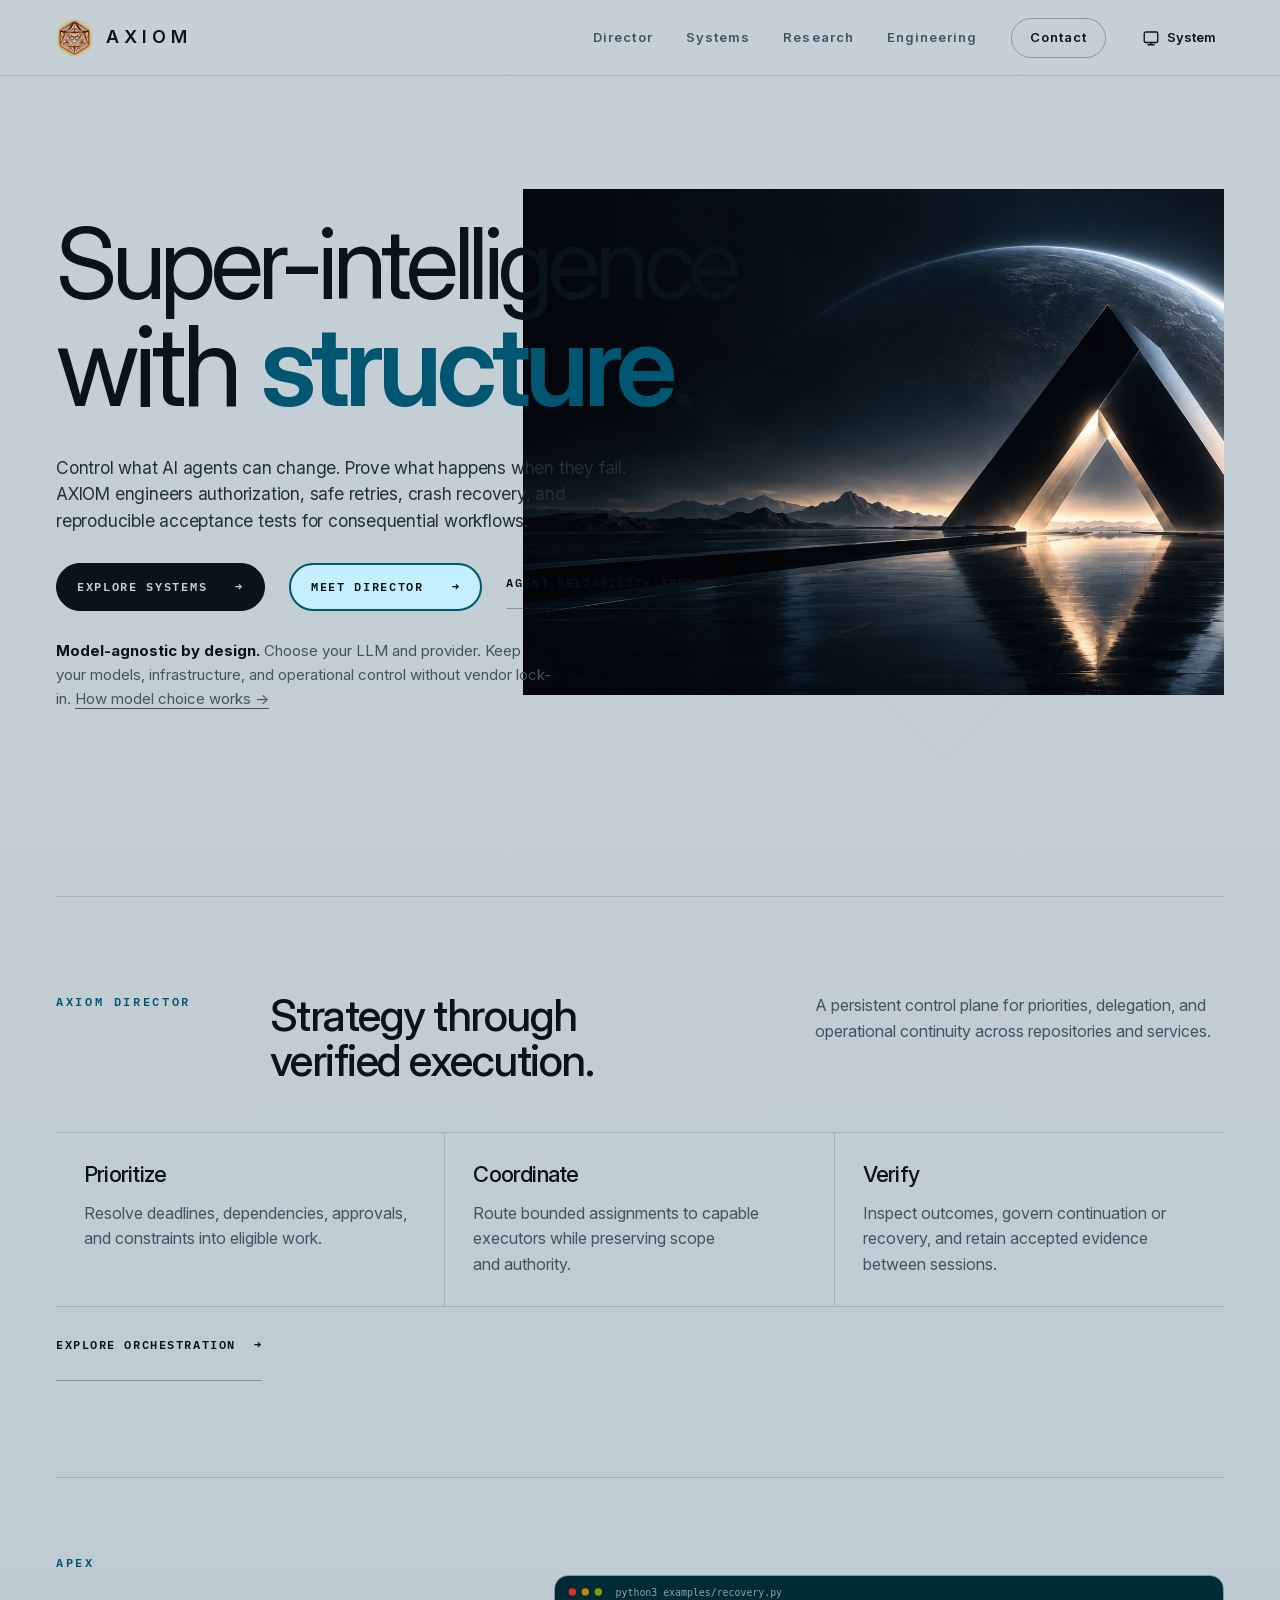
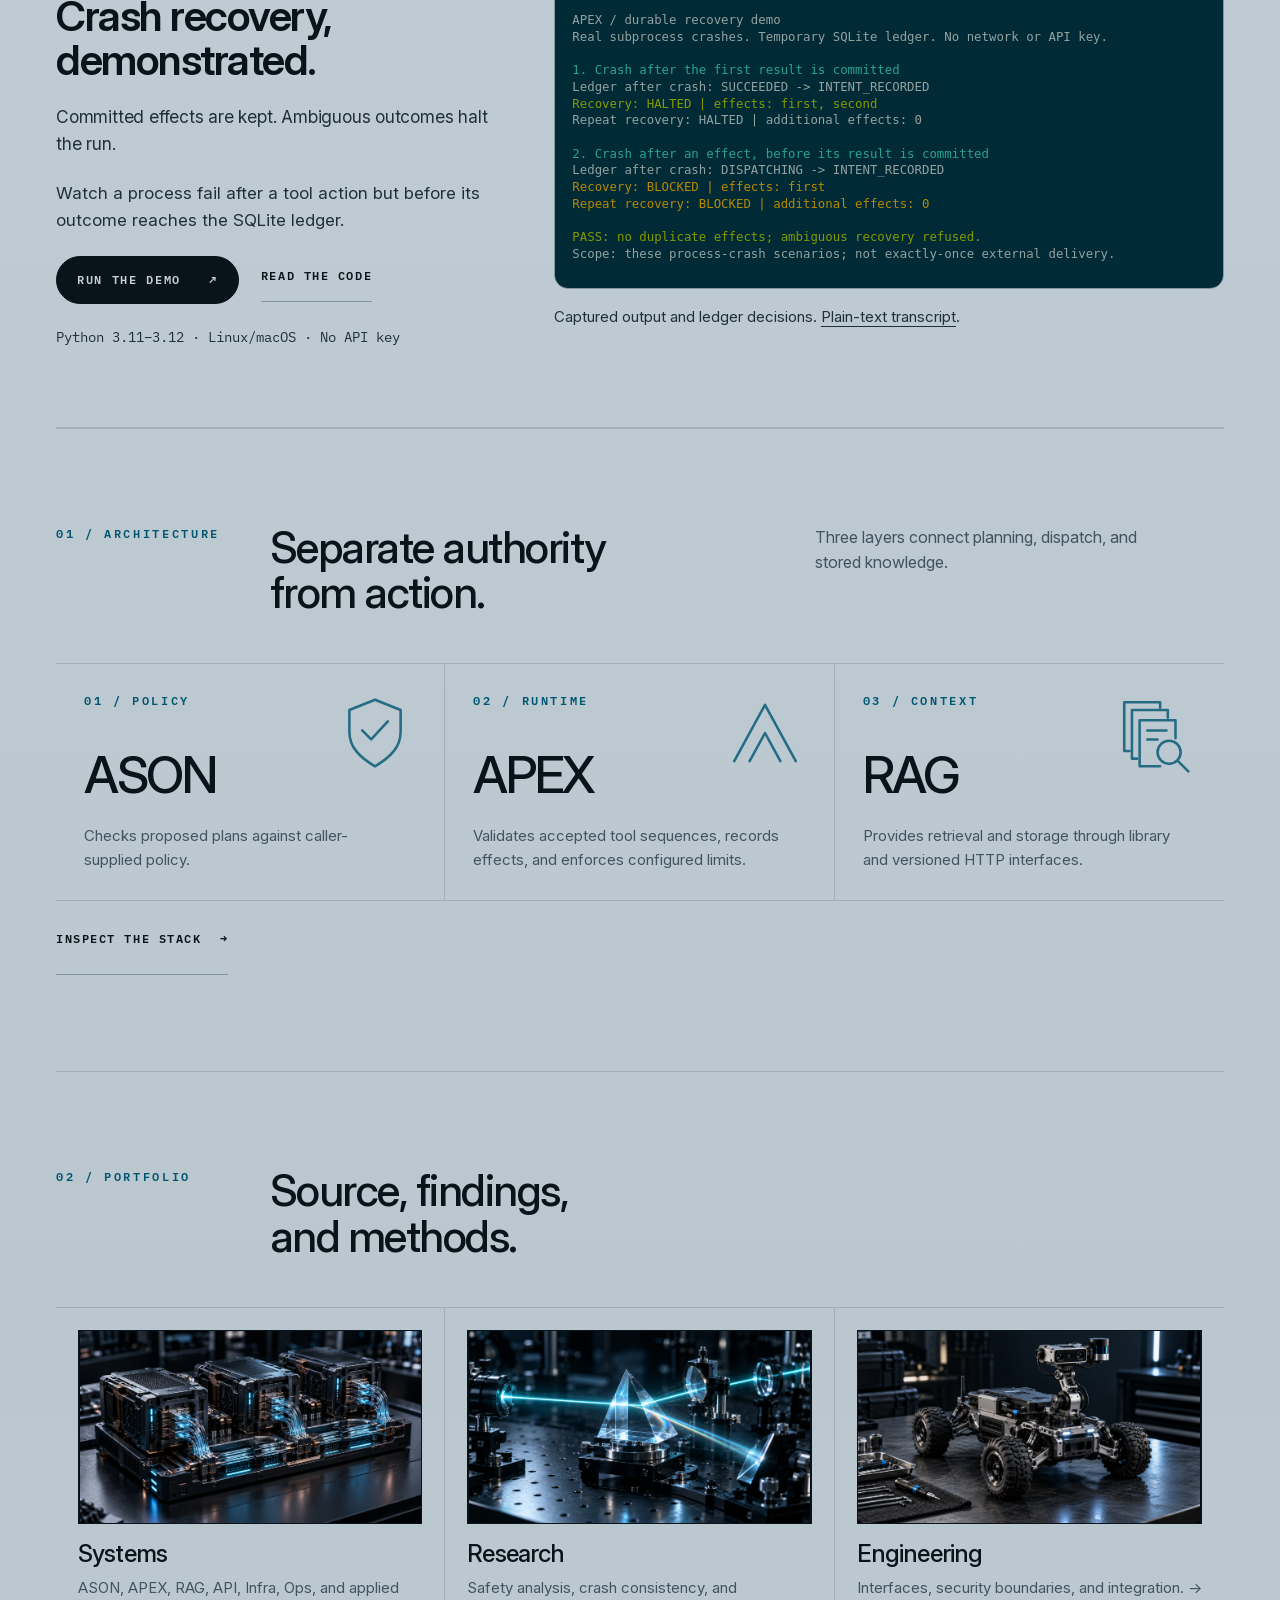
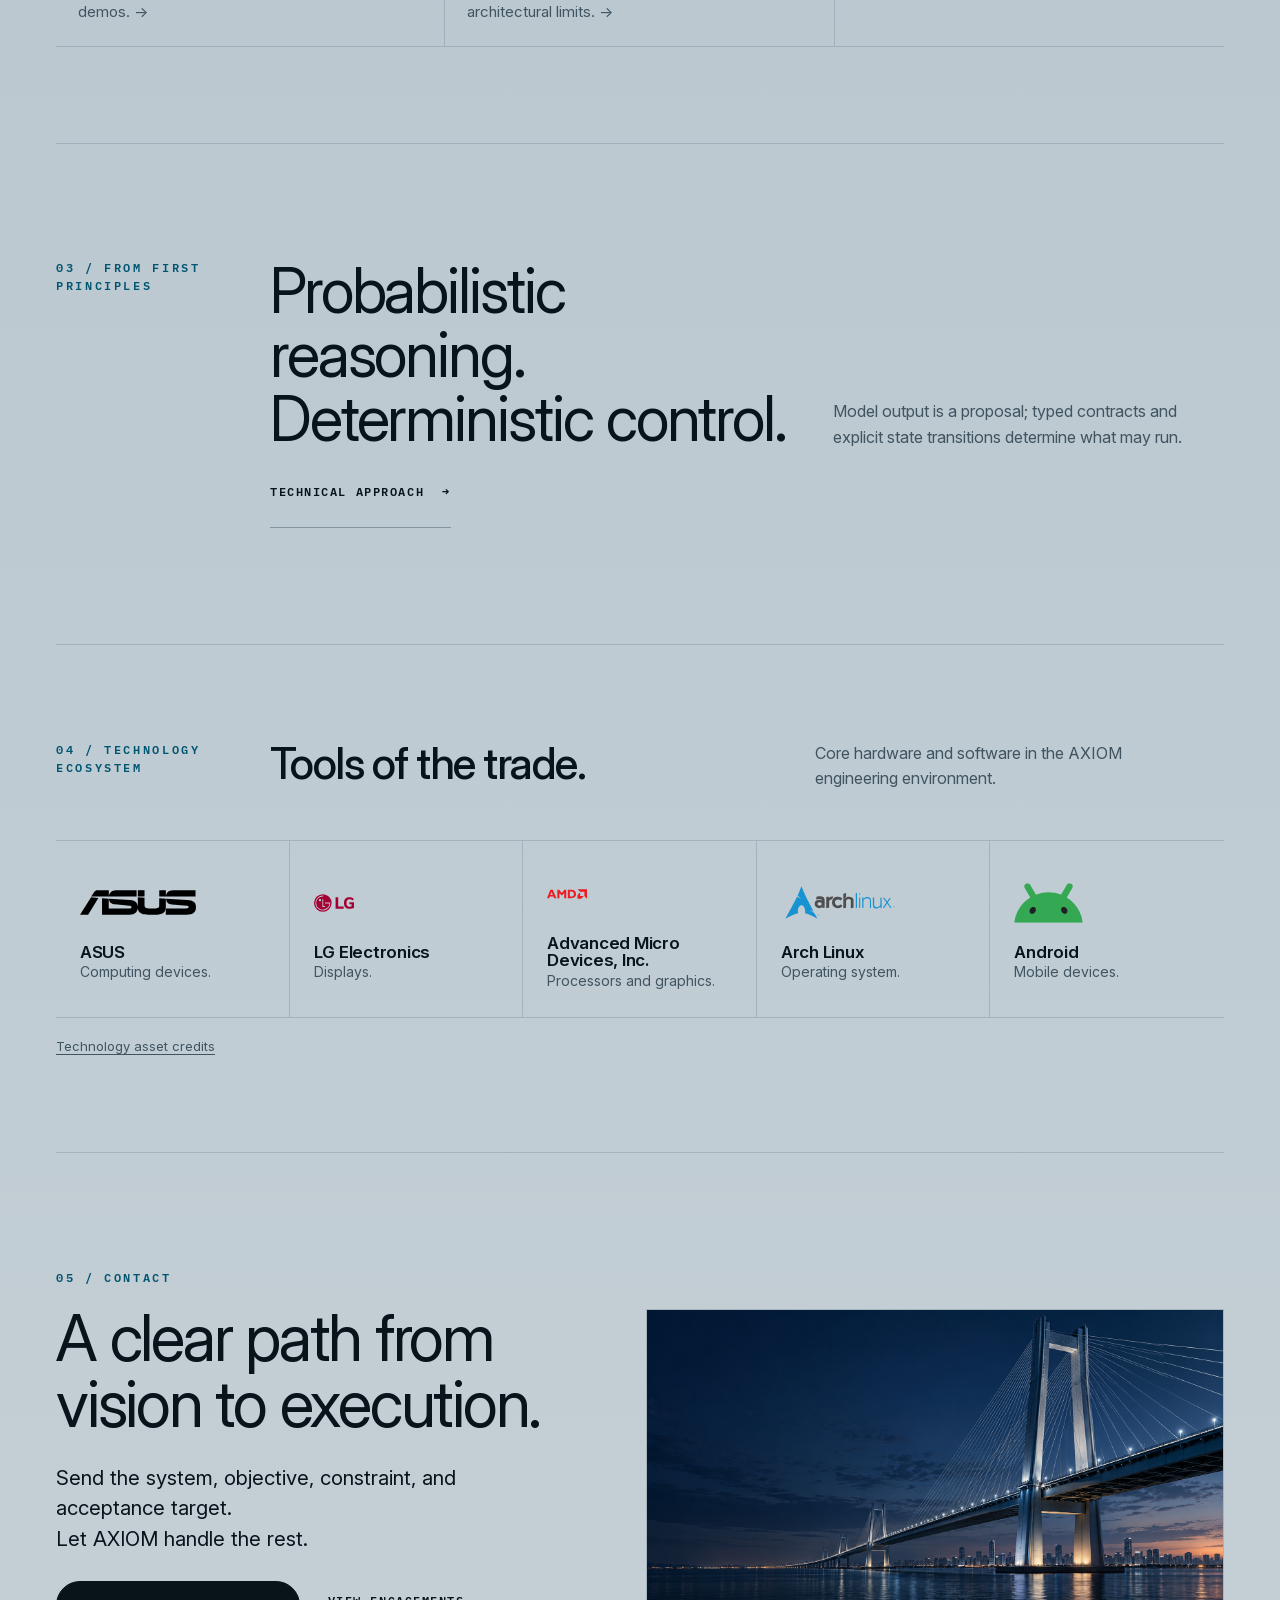
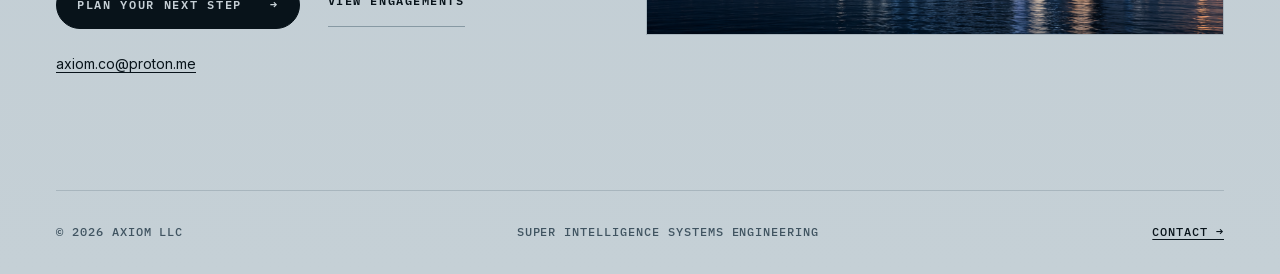
==== commit 83c61877: "Align PR #13 with approved agent reliability commercial strategy Preserve mobile and model-choice wo" ====
--- a/index.html
+++ b/index.html
@@ -6,7 +6,7 @@
   <meta name="color-scheme" content="light dark">
   <meta name="theme-color" content="#edf7ff">
   <title>SI Systems Engineering &amp; Agent Reliability — AXIOM LLC</title>
-  <meta name="description" content="SI systems engineering for agent reliability, persistent orchestration, policy enforcement and retrieval. Explore executable evidence and focused AXIOM engagements.">
+  <meta name="description" content="Production AI-agent reliability engineering: authorization, safe retries, crash recovery, and reproducible acceptance tests for consequential workflows. Explore AXIOM systems and engagements.">
   <link rel="icon" type="image/svg+xml" href="favicon.svg"><link rel="icon" type="image/png" sizes="32x32" href="assets/brand/axiom-mark-32.png"><link rel="apple-touch-icon" sizes="180x180" href="assets/brand/axiom-mark-180.png"><link rel="manifest" href="site.webmanifest">
   <script>(()=>{try{const m=localStorage.getItem("axiom-theme");if(m==="light"||m==="dark")document.documentElement.dataset.theme=m;}catch(_){}})();</script>
   <link rel="stylesheet" href="styles.css">
@@ -14,7 +14,7 @@
   <meta property="og:type" content="website">
   <meta property="og:site_name" content="AXIOM LLC">
   <meta property="og:title" content="SI Systems Engineering &amp; Agent Reliability — AXIOM LLC">
-  <meta property="og:description" content="SI systems engineering for agent reliability, persistent orchestration, policy enforcement and retrieval. Explore executable evidence and focused AXIOM engagements.">
+  <meta property="og:description" content="Production AI-agent reliability engineering: authorization, safe retries, crash recovery, and reproducible acceptance tests for consequential workflows. Explore AXIOM systems and engagements.">
   <meta property="og:url" content="https://axiom-llc.github.io/">
   <meta property="og:image" content="https://axiom-llc.github.io/assets/visual/hero-axiom.png">
   <meta property="og:image:width" content="1672">
@@ -22,10 +22,10 @@
   <meta property="og:image:alt" content="AXIOM structural artwork">
   <meta name="twitter:card" content="summary_large_image">
   <meta name="twitter:title" content="SI Systems Engineering &amp; Agent Reliability — AXIOM LLC">
-  <meta name="twitter:description" content="SI systems engineering for agent reliability, persistent orchestration, policy enforcement and retrieval. Explore executable evidence and focused AXIOM engagements.">
+  <meta name="twitter:description" content="Production AI-agent reliability engineering: authorization, safe retries, crash recovery, and reproducible acceptance tests for consequential workflows. Explore AXIOM systems and engagements.">
   <meta name="twitter:image" content="https://axiom-llc.github.io/assets/visual/hero-axiom.png">
   <meta name="twitter:image:alt" content="AXIOM structural artwork">
-  <script type="application/ld+json">{"@context":"https://schema.org","@graph":[{"@type":"Organization","@id":"https://axiom-llc.github.io/#organization","name":"AXIOM LLC","url":"https://axiom-llc.github.io/","logo":"https://axiom-llc.github.io/assets/brand/axiom-mark-512.png","email":"axiom.co@proton.me","sameAs":["https://github.com/axiom-llc"]},{"@type":"WebSite","@id":"https://axiom-llc.github.io/#website","url":"https://axiom-llc.github.io/","name":"AXIOM LLC","publisher":{"@id":"https://axiom-llc.github.io/#organization"},"inLanguage":"en"},{"@type":"WebPage","@id":"https://axiom-llc.github.io/#webpage","url":"https://axiom-llc.github.io/","name":"SI Systems Engineering & Agent Reliability — AXIOM LLC","description":"SI systems engineering for agent reliability, persistent orchestration, policy enforcement and retrieval. Explore executable evidence and focused AXIOM engagements.","inLanguage":"en","isPartOf":{"@id":"https://axiom-llc.github.io/#website"},"publisher":{"@id":"https://axiom-llc.github.io/#organization"}}]}</script>
+  <script type="application/ld+json">{"@context":"https://schema.org","@graph":[{"@type":"Organization","@id":"https://axiom-llc.github.io/#organization","name":"AXIOM LLC","url":"https://axiom-llc.github.io/","logo":"https://axiom-llc.github.io/assets/brand/axiom-mark-512.png","email":"axiom.co@proton.me","sameAs":["https://github.com/axiom-llc"]},{"@type":"WebSite","@id":"https://axiom-llc.github.io/#website","url":"https://axiom-llc.github.io/","name":"AXIOM LLC","publisher":{"@id":"https://axiom-llc.github.io/#organization"},"inLanguage":"en"},{"@type":"WebPage","@id":"https://axiom-llc.github.io/#webpage","url":"https://axiom-llc.github.io/","name":"SI Systems Engineering & Agent Reliability — AXIOM LLC","description":"Production AI-agent reliability engineering: authorization, safe retries, crash recovery, and reproducible acceptance tests for consequential workflows. Explore AXIOM systems and engagements.","inLanguage":"en","isPartOf":{"@id":"https://axiom-llc.github.io/#website"},"publisher":{"@id":"https://axiom-llc.github.io/#organization"}}]}</script>
 </head>
 <body>
   <a class="skip-link" href="#main">Skip to content</a>
@@ -45,7 +45,7 @@
       <div class="hero-copy">
         <h1 id="hero-title"><span class="hero-term">Super-intelligence</span><br> <span class="hero-second">with <span class="hero-accent">structure</span>.</span></h1>
         <div class="hero-bottom">
-          <p class="lede">Advanced SI systems for policy enforcement, reliable agents, persistent orchestration, execution runtimes, and retrieval.</p>
+          <p class="lede">Control what AI agents can change. Prove what happens when they fail. AXIOM engineers authorization, safe retries, crash recovery, and reproducible acceptance tests for consequential workflows.</p>
           <div class="actions"><a class="button" href="systems/">Explore systems <span aria-hidden="true">→</span></a><a class="button director-cta" href="director/">Meet Director <span aria-hidden="true">→</span></a><a class="quiet-link" href="engagements/reliability-control-sprint/">Agent reliability sprint</a></div>
           <p class="model-choice"><strong>Model-agnostic by design.</strong> Choose your LLM and provider. Keep your models, infrastructure, and operational control without vendor lock-in. <a href="systems/#model-choice">How model choice works →</a></p>
         </div>
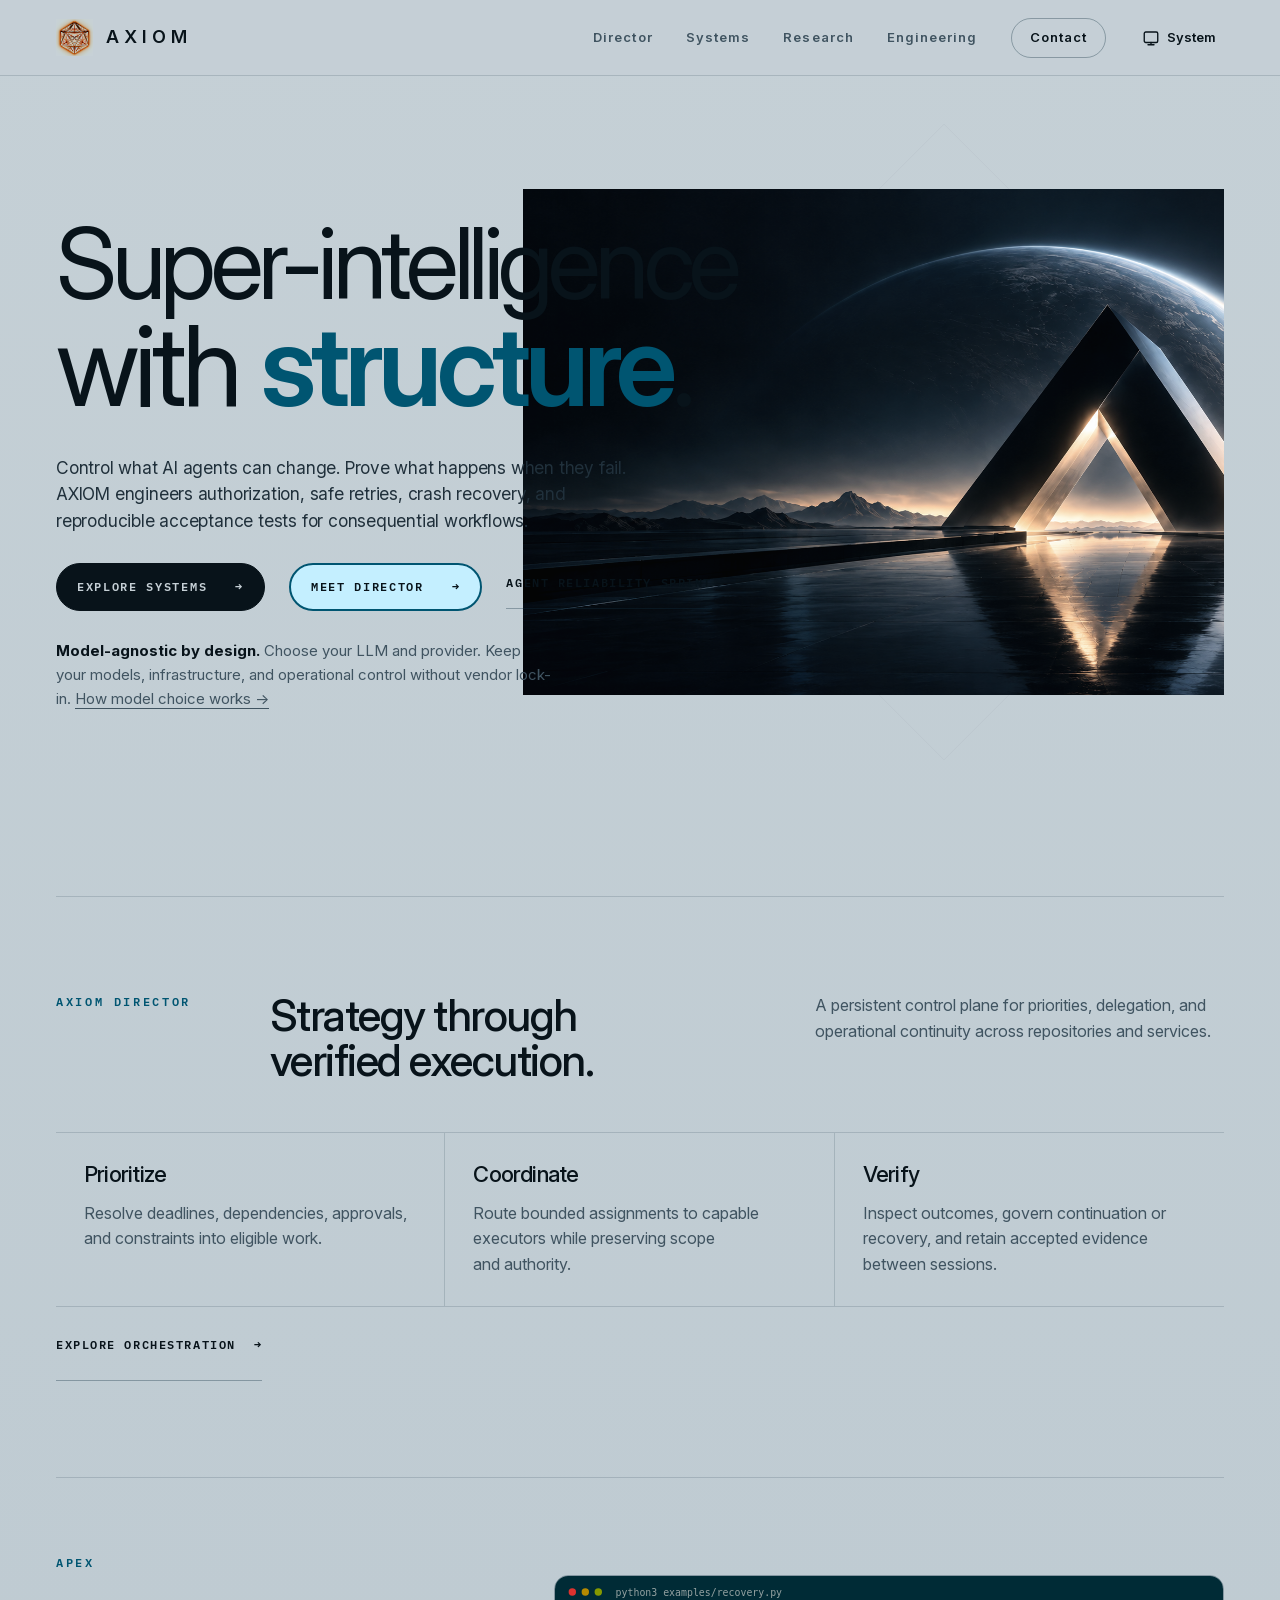
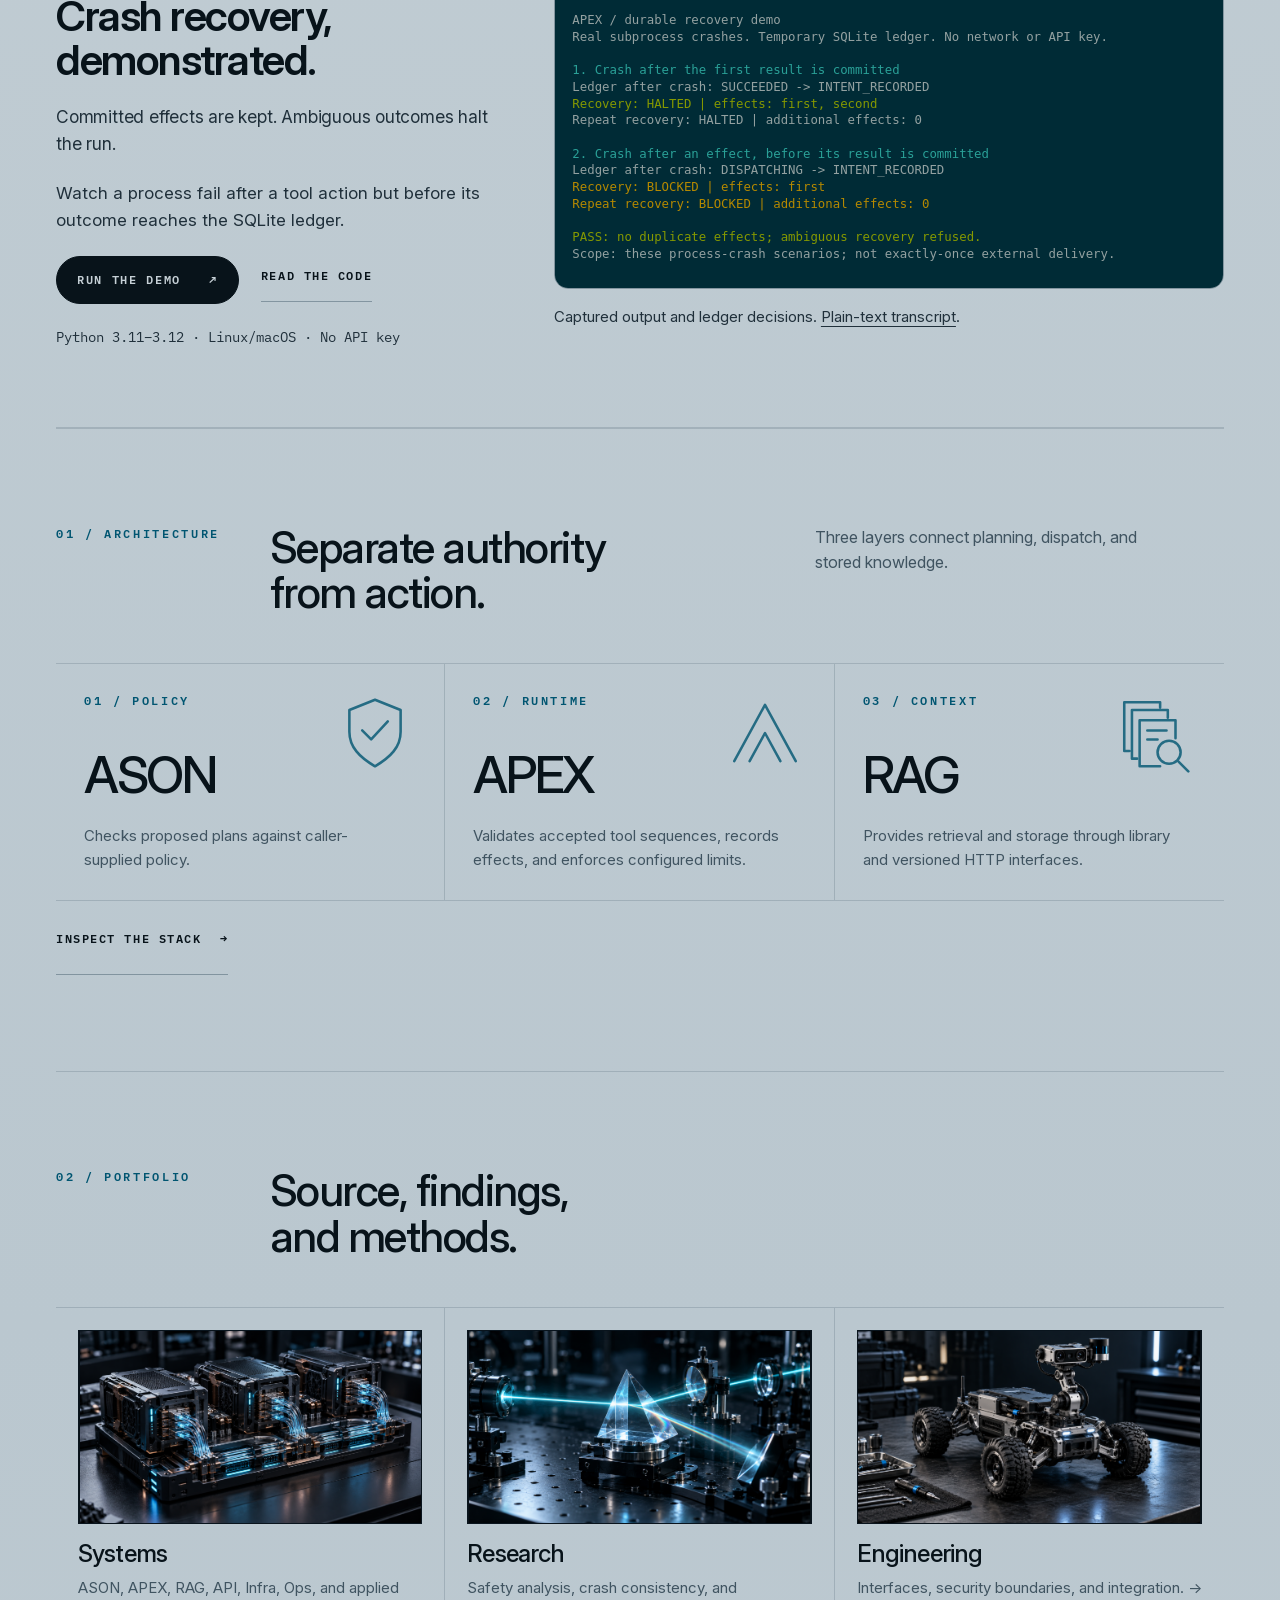
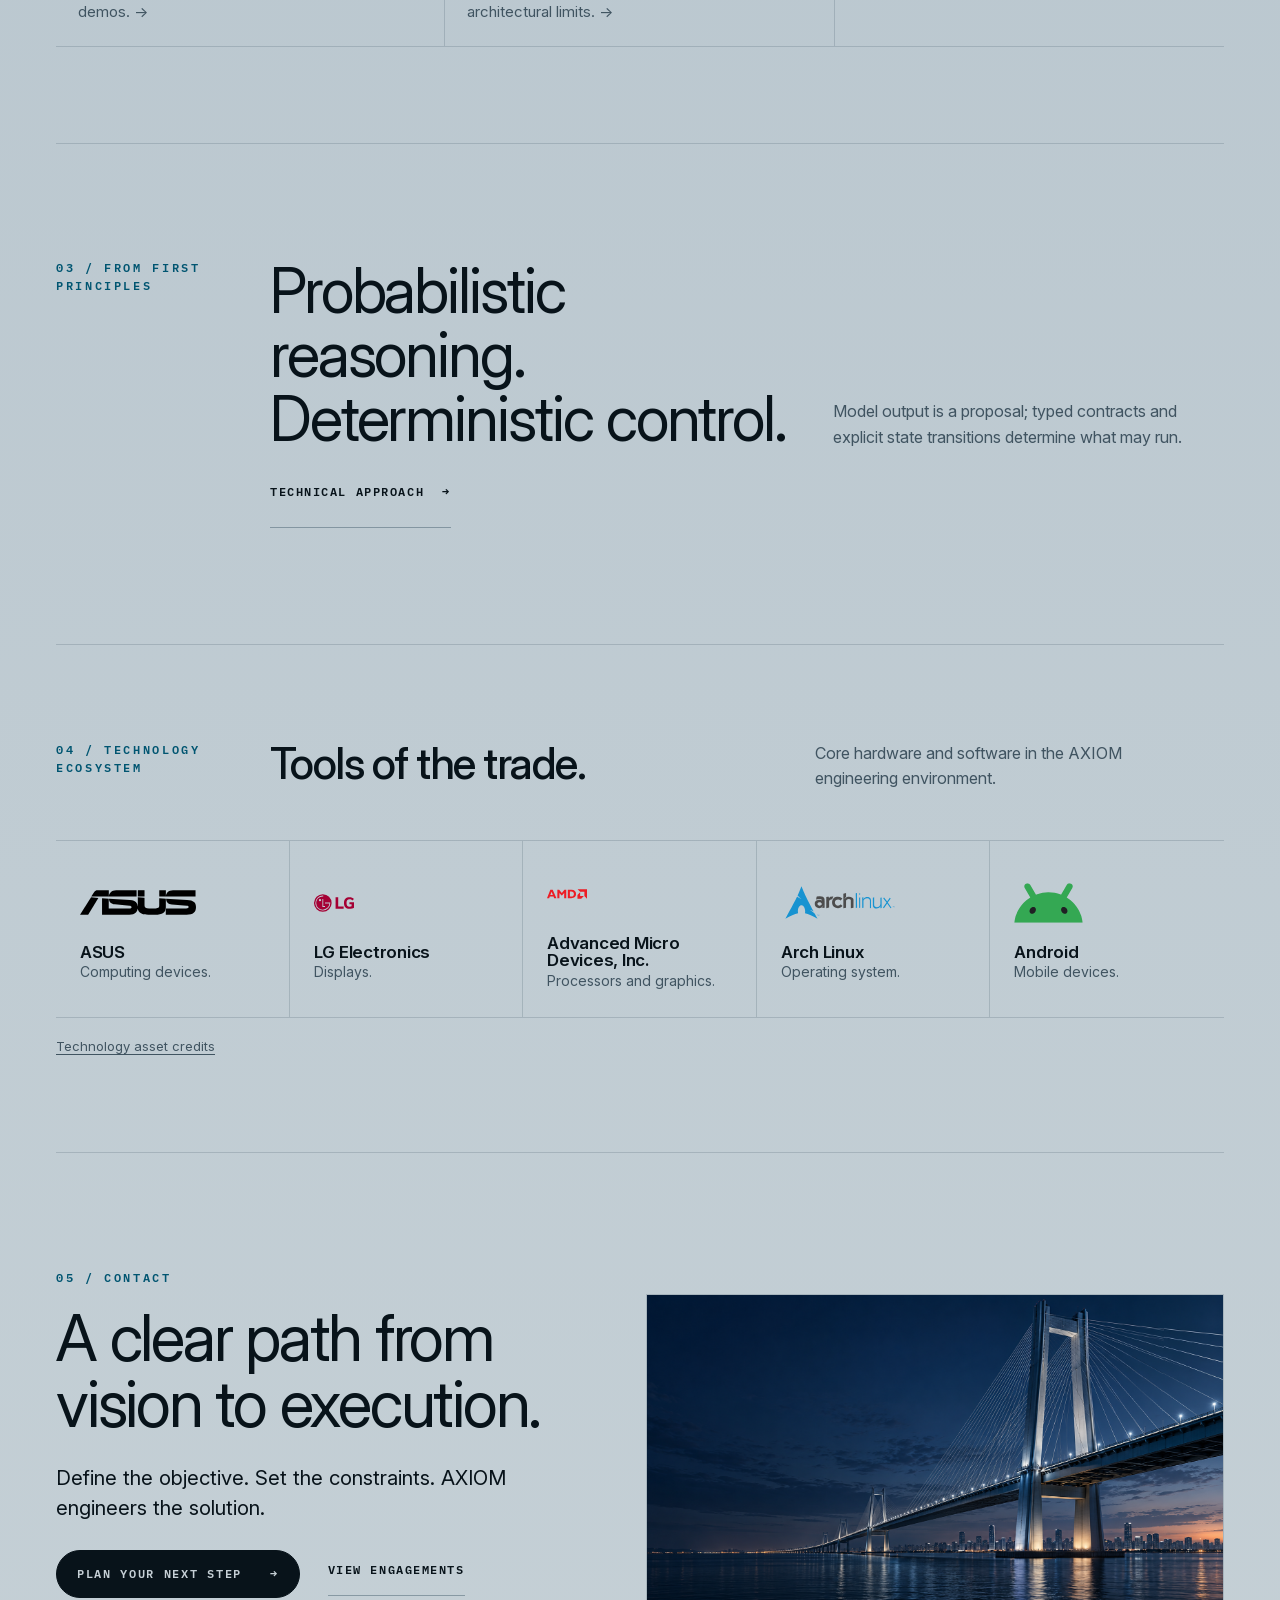
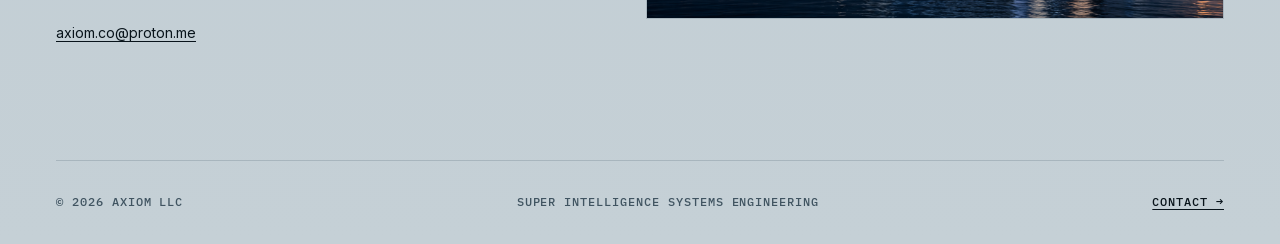
==== commit babce54b: "Update primary website CTA on home and contact pages" ====
--- a/index.html
+++ b/index.html
@@ -128,7 +128,7 @@
       <div class="home-contact-main">
         <p class="eyebrow">05 / Contact</p>
         <h2 id="contact-title">A clear path from vision to execution.</h2>
-        <p class="home-contact-lede">Send the system, objective, constraint, and acceptance target.<br>Let AXIOM handle the rest.</p>
+        <p class="home-contact-lede">Define the objective. Set the constraints. AXIOM engineers the solution.</p>
         <div class="actions">
           <a class="button" href="contact/">Plan your next step <span aria-hidden="true">→</span></a>
           <a class="quiet-link" href="engagements/">View engagements</a>
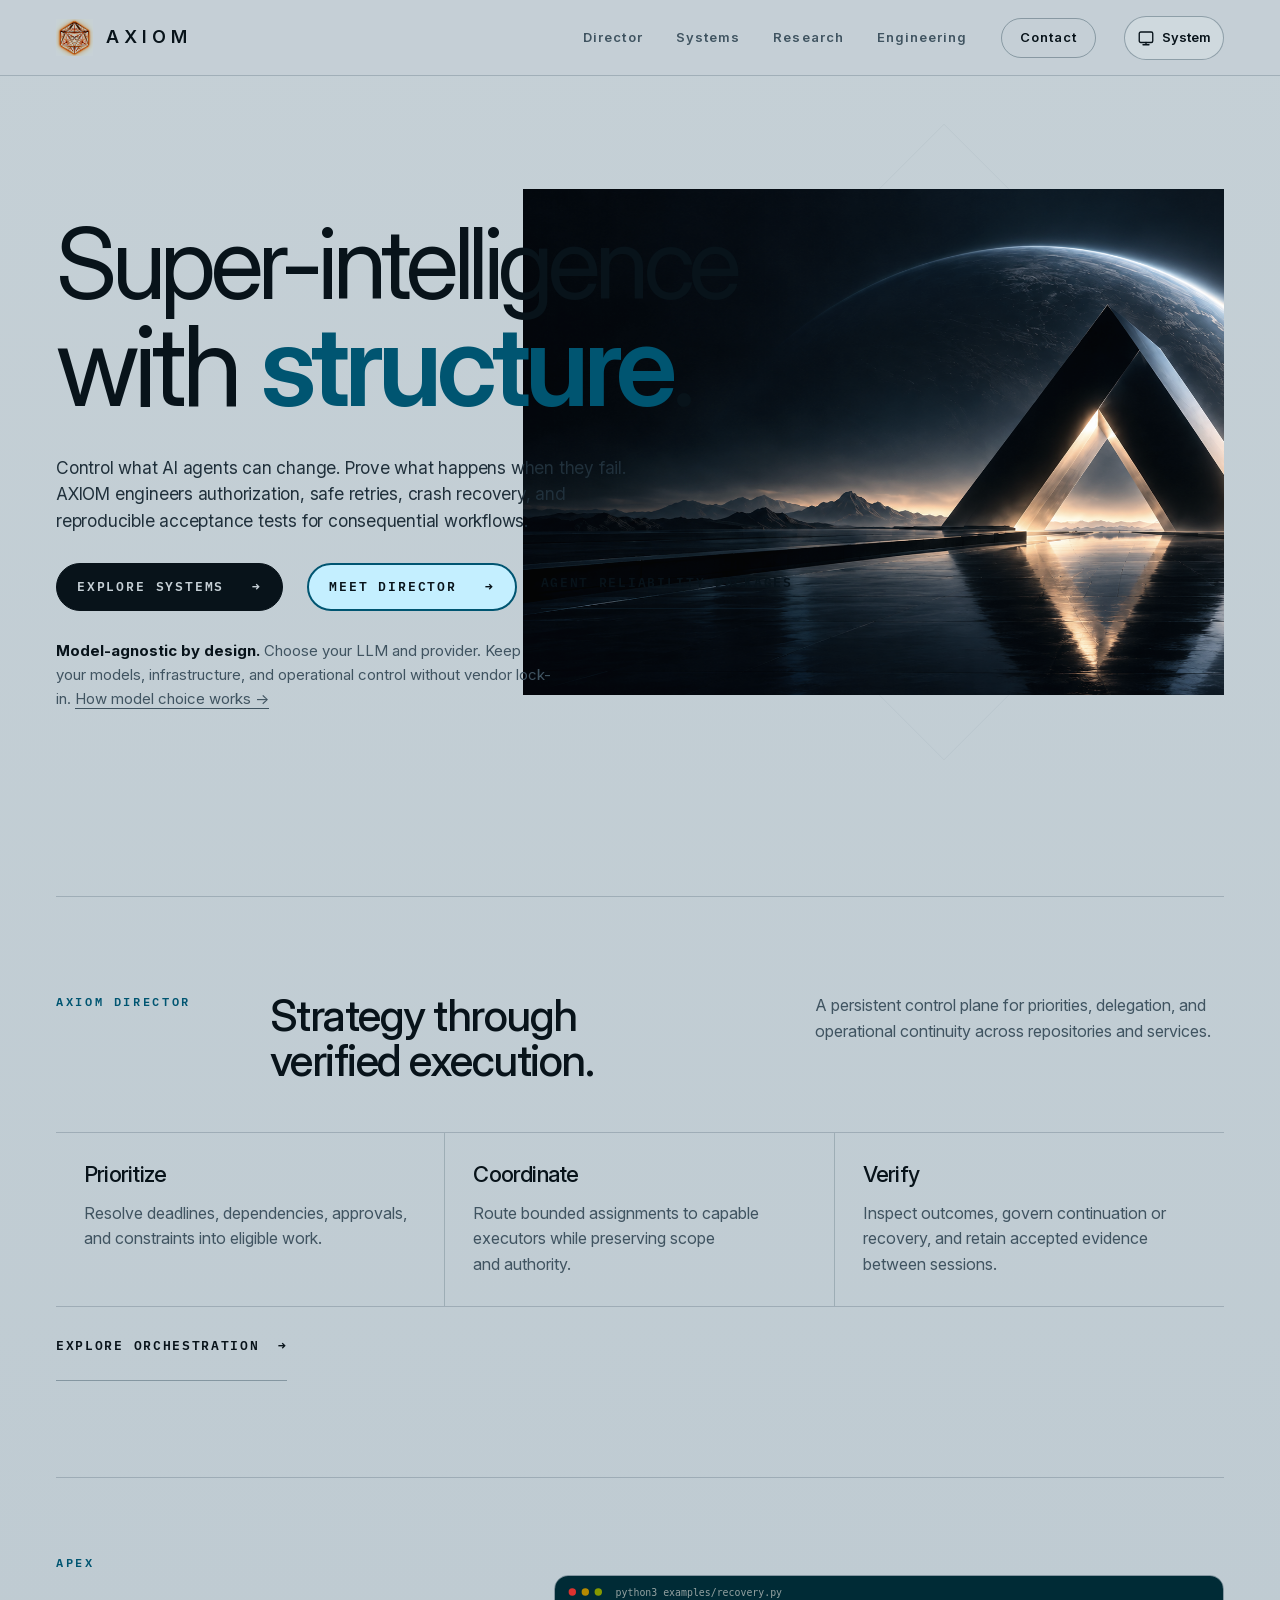
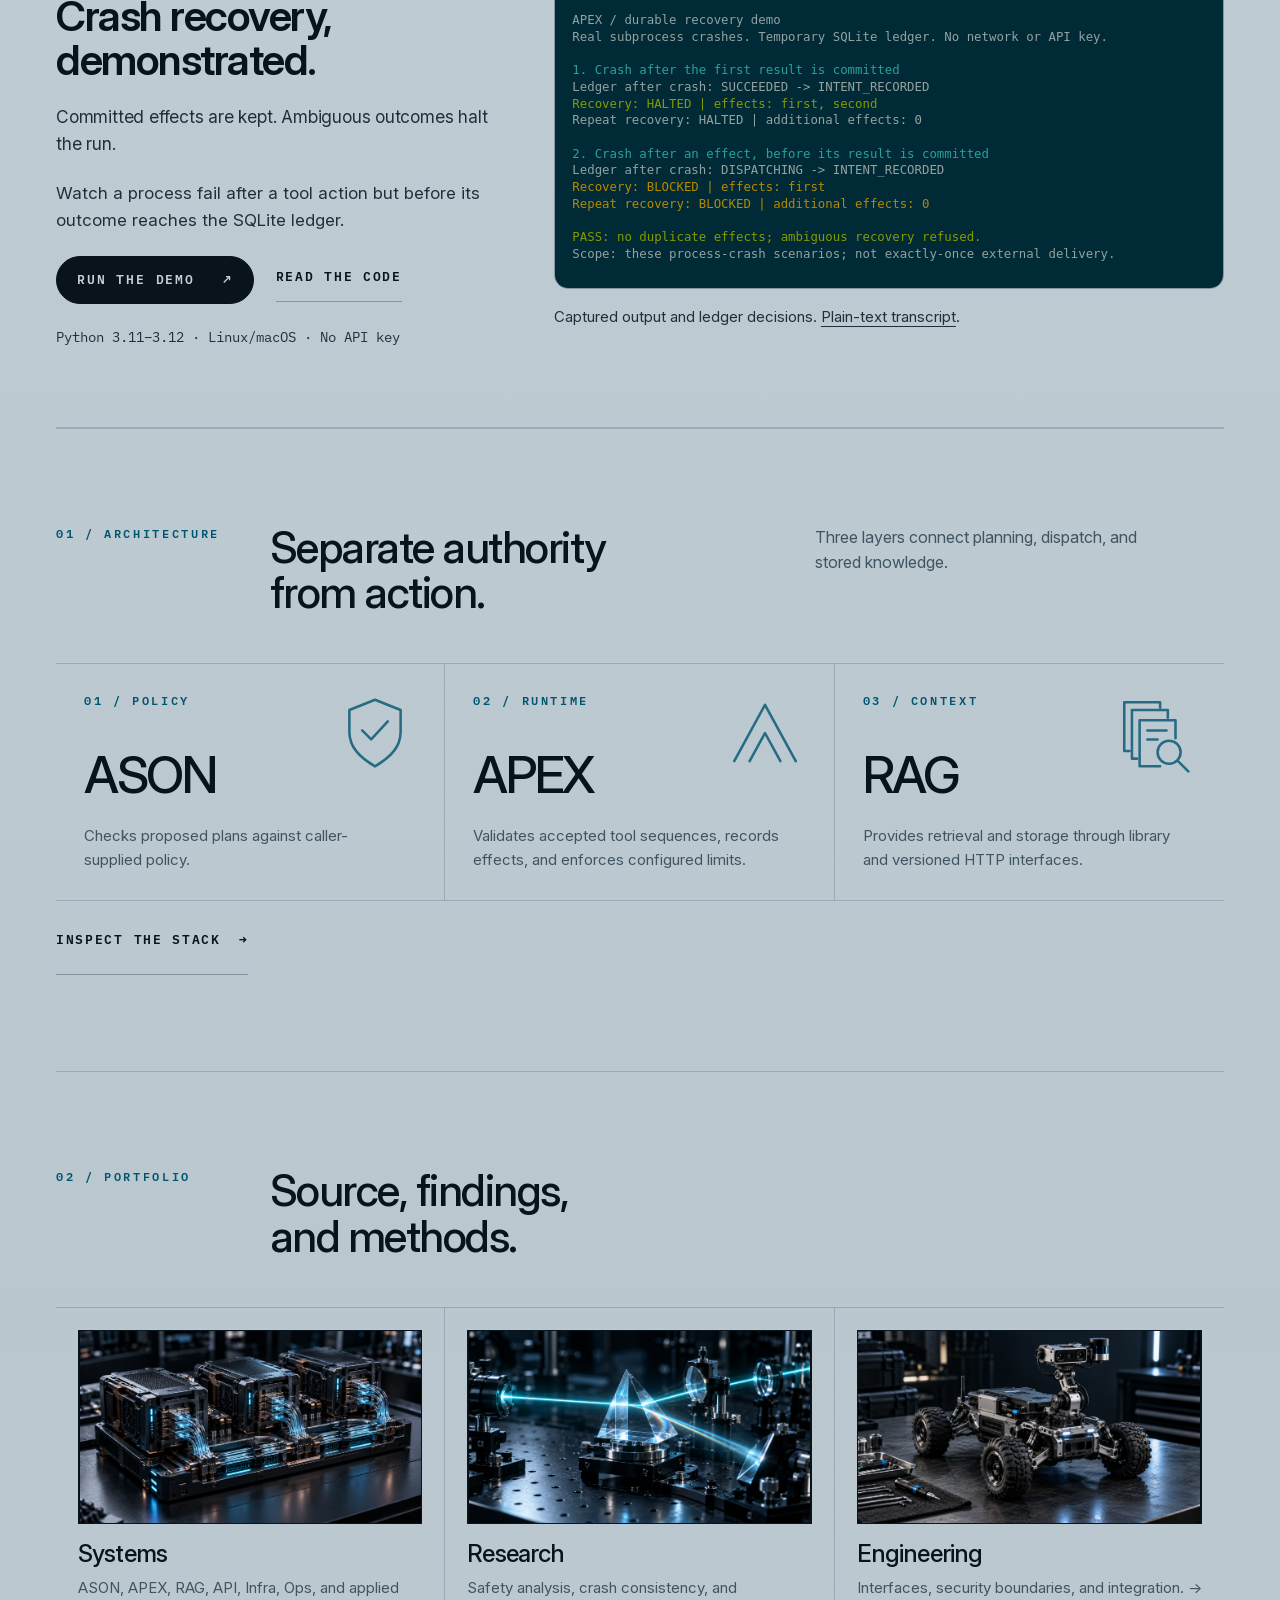
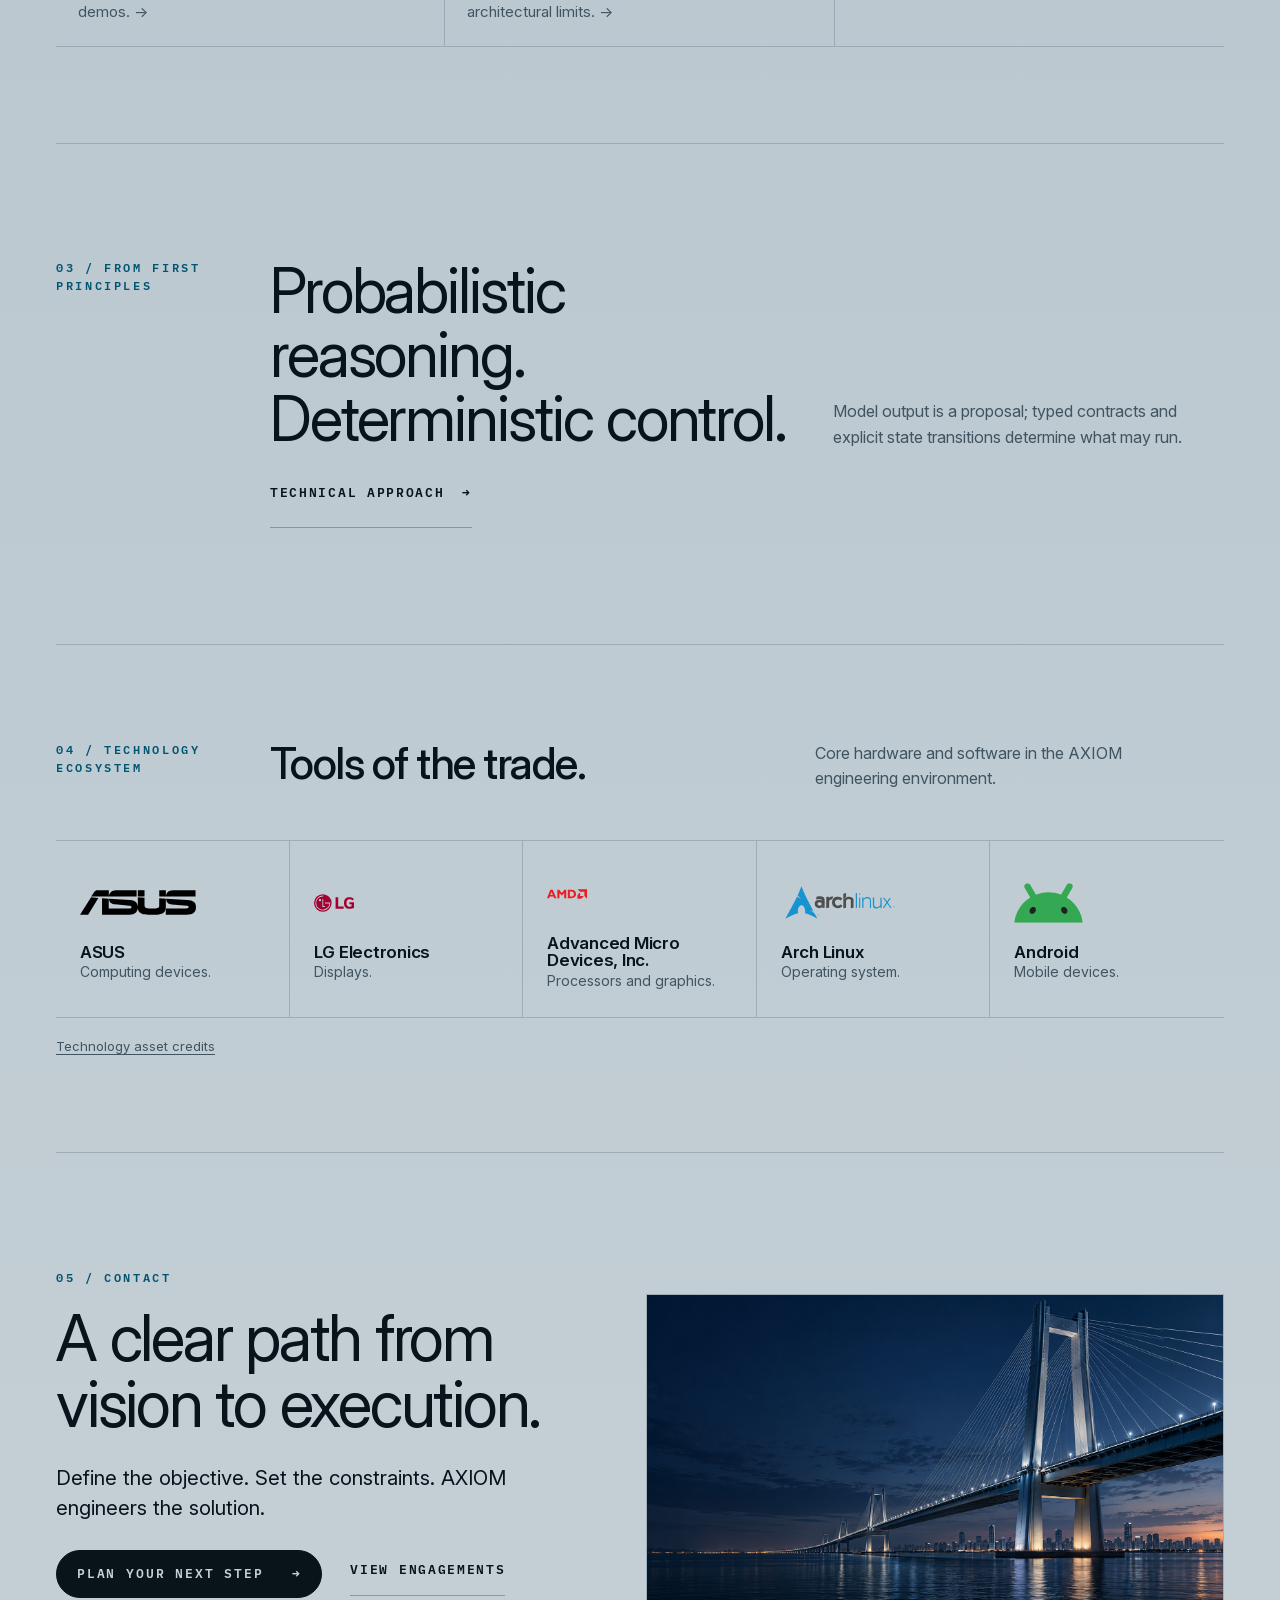
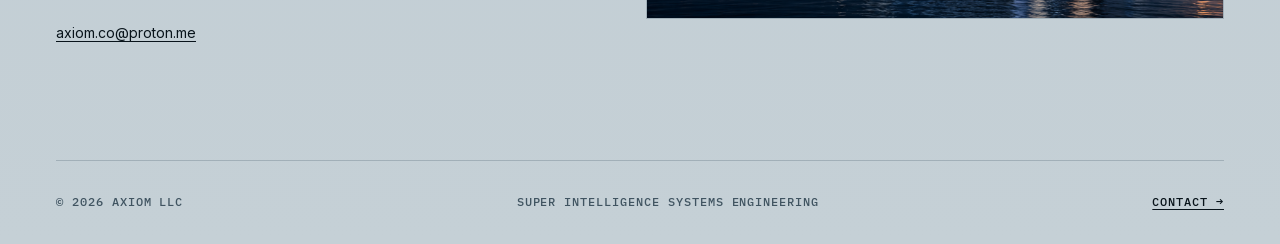
==== commit 1b1b4e51: "Refine dual-theme UI and clarify agent reliability packages" ====
--- a/index.html
+++ b/index.html
@@ -4,7 +4,7 @@
   <meta charset="utf-8">
   <meta name="viewport" content="width=device-width, initial-scale=1">
   <meta name="color-scheme" content="light dark">
-  <meta name="theme-color" content="#edf7ff">
+  <meta name="theme-color" content="#c5d0d6">
   <title>SI Systems Engineering &amp; Agent Reliability — AXIOM LLC</title>
   <meta name="description" content="Production AI-agent reliability engineering: authorization, safe retries, crash recovery, and reproducible acceptance tests for consequential workflows. Explore AXIOM systems and engagements.">
   <link rel="icon" type="image/svg+xml" href="favicon.svg"><link rel="icon" type="image/png" sizes="32x32" href="assets/brand/axiom-mark-32.png"><link rel="apple-touch-icon" sizes="180x180" href="assets/brand/axiom-mark-180.png"><link rel="manifest" href="site.webmanifest">
@@ -46,7 +46,7 @@
         <h1 id="hero-title"><span class="hero-term">Super-intelligence</span><br> <span class="hero-second">with <span class="hero-accent">structure</span>.</span></h1>
         <div class="hero-bottom">
           <p class="lede">Control what AI agents can change. Prove what happens when they fail. AXIOM engineers authorization, safe retries, crash recovery, and reproducible acceptance tests for consequential workflows.</p>
-          <div class="actions"><a class="button" href="systems/">Explore systems <span aria-hidden="true">→</span></a><a class="button director-cta" href="director/">Meet Director <span aria-hidden="true">→</span></a><a class="quiet-link" href="engagements/reliability-control-sprint/">Agent reliability sprint</a></div>
+          <div class="actions"><a class="button" href="systems/">Explore systems <span aria-hidden="true">→</span></a><a class="button director-cta" href="director/">Meet Director <span aria-hidden="true">→</span></a><a class="quiet-link" href="engagements/reliability-control-sprint/">Agent Reliability Packages</a></div>
           <p class="model-choice"><strong>Model-agnostic by design.</strong> Choose your LLM and provider. Keep your models, infrastructure, and operational control without vendor lock-in. <a href="systems/#model-choice">How model choice works →</a></p>
         </div>
       </div>
--- a/styles.css
+++ b/styles.css
@@ -14,7 +14,7 @@
 }
 
 :root {
-  color-scheme: light dark;
+  color-scheme: light;
   --bg: #c5d0d6;
   --bg-2: #bac7cf;
   --surface: rgba(209,219,224,.52);
@@ -27,7 +27,7 @@
   --accent: #009fd4;
   --accent-strong: #005571;
   --accent-soft: #c4efff;
-  --line: rgba(20,48,64,.16);
+  --line: rgba(20,48,64,.20);
   --line-strong: rgba(20,48,64,.34);
   --focus: #007da8;
   --header: rgba(197,208,214,.96);
@@ -50,18 +50,18 @@
   color-scheme: dark;
   --bg: #03090e;
   --bg-2: #07121a;
-  --surface: rgba(255,255,255,.018);
+  --surface: rgba(255,255,255,.032);
   --surface-solid: #071017;
-  --surface-raised: rgba(255,255,255,.035);
-  --button-text: #10202a;
-  --text: #a6b5bf;
-  --text-strong: #b9c5cd;
-  --muted: #7f8d95;
+  --surface-raised: rgba(255,255,255,.055);
+  --button-text: #0b1821;
+  --text: #b3c1cb;
+  --text-strong: #dce8ee;
+  --muted: #8d9da7;
   --accent: #4ad9ff;
-  --accent-strong: #89afbd;
+  --accent-strong: #91c6d4;
   --accent-soft: #123b49;
-  --line: rgba(152,198,218,.16);
-  --line-strong: rgba(168,215,235,.34);
+  --line: rgba(152,198,218,.22);
+  --line-strong: rgba(168,215,235,.40);
   --focus: #7ce5ff;
   --header: rgba(3,9,14,.96);
   --mono-filter: invert(1);
@@ -72,18 +72,18 @@
     color-scheme: dark;
     --bg: #03090e;
     --bg-2: #07121a;
-    --surface: rgba(255,255,255,.018);
+    --surface: rgba(255,255,255,.032);
     --surface-solid: #071017;
-    --surface-raised: rgba(255,255,255,.035);
-    --button-text: #10202a;
-    --text: #a6b5bf;
-    --text-strong: #b9c5cd;
-    --muted: #7f8d95;
+    --surface-raised: rgba(255,255,255,.055);
+    --button-text: #0b1821;
+    --text: #b3c1cb;
+    --text-strong: #dce8ee;
+    --muted: #8d9da7;
     --accent: #4ad9ff;
-    --accent-strong: #89afbd;
+    --accent-strong: #91c6d4;
     --accent-soft: #123b49;
-    --line: rgba(152,198,218,.16);
-    --line-strong: rgba(168,215,235,.34);
+    --line: rgba(152,198,218,.22);
+    --line-strong: rgba(168,215,235,.40);
     --focus: #7ce5ff;
     --header: rgba(3,9,14,.96);
     --mono-filter: invert(1);
@@ -174,6 +174,7 @@
   text-decoration: none;
 }
 .site-header nav a:hover, .site-header nav a[aria-current="page"] { color: var(--text-strong); }
+.site-header nav a:last-child:hover { background: var(--surface-raised); border-color: var(--accent-strong); }
 .site-header nav a[aria-current="page"]::after {
   content: "";
   position: absolute;
@@ -204,17 +205,23 @@
   align-items: center;
   justify-content: center;
   gap: 7px;
-  height: 36px;
+  height: 44px;
   min-width: 88px;
-  padding: 0 8px;
+  padding: 0 12px;
+  border: 1px solid var(--line-strong);
+  border-radius: 999px;
+  background: var(--surface-raised);
+  transition: background-color .16s ease, border-color .16s ease;
   flex: 0 0 auto;
   font: 600 .8125rem/1 var(--sans);
 }
+.theme-toggle:hover, .nav-toggle:hover { background: var(--surface-solid); border-color: var(--accent-strong); }
 .theme-toggle .theme-icon { display: none; width: 18px; height: 18px; flex: none; }
 .theme-toggle[data-mode="system"] .theme-icon-system,
 .theme-toggle[data-mode="light"] .theme-icon-light,
 .theme-toggle[data-mode="dark"] .theme-icon-dark { display: block; }
-.nav-toggle { display: none; width: 38px; height: 38px; padding: 8px; }
+.nav-toggle { display: none; width: 44px; height: 44px; padding: 10px; border: 1px solid var(--line-strong); border-radius: 50%; transition: background-color .16s ease, border-color .16s ease; }
+.site-header.nav-open .nav-toggle { background: var(--surface-raised); border-color: var(--accent-strong); }
 .nav-toggle span { display: block; width: 100%; height: 1px; margin: 5px 0; background: var(--text-strong); }
 
 .home-hero {
@@ -254,7 +261,7 @@
   border-radius: 999px;
   color: var(--button-text);
   background: var(--text-strong);
-  font: 600 .75rem/1 var(--mono);
+  font: 600 .8125rem/1.25 var(--mono);
   letter-spacing: .14em;
   text-transform: uppercase;
   text-decoration: none;
@@ -263,7 +270,7 @@
 .button:hover { color: var(--button-text); transform: translateY(-1px); }
 .quiet-link, .section-link {
   color: var(--text-strong);
-  font: 600 .75rem/1.4 var(--mono);
+  font: 600 .8125rem/1.4 var(--mono);
   letter-spacing: .13em;
   text-transform: uppercase;
 }
@@ -581,6 +588,7 @@
 }
 .contact-details span { color: var(--muted); font: 600 .75rem var(--mono); letter-spacing: .13em; text-transform: uppercase; }
 .contact-details strong { font-size: clamp(16px, 1.55vw, 20px); font-weight: 500; overflow-wrap: anywhere; }
+.contact-details a:hover strong { color: var(--accent-strong); }
 .contact-details b { color: var(--text-strong); font-weight: 400; }
 .contact-note { grid-column: 2; max-width: 570px; color: var(--muted); font-size: .9375rem; }
 
@@ -814,9 +822,12 @@
 .director-cta:hover { background: var(--surface-solid); }
 .hero-bottom .actions { gap: 16px 24px; }
 .page-hero .lede .actions { margin-top: 28px; }
+.package-hero h1 { max-width: 920px; font-size: clamp(46px, 5.4vw, 78px); }
+.package-hero .package-hero-promise { margin-bottom: 16px; color: var(--text-strong); font-size: clamp(20px, 2vw, 26px); font-weight: 500; line-height: 1.35; }
 .package-grid { display: grid; grid-template-columns: repeat(2, minmax(0, 1fr)); gap: 24px; }
-.package-card { min-width: 0; scroll-margin-top: 110px; display: flex; flex-direction: column; gap: 20px; padding: clamp(24px, 3vw, 40px); border: 1px solid var(--line-strong); }
-.package-featured { border: 2px solid var(--accent-strong); background: var(--surface); }
+.package-card { min-width: 0; scroll-margin-top: 110px; display: flex; flex-direction: column; gap: 20px; padding: clamp(24px, 3vw, 40px); border: 1px solid var(--line-strong); background: var(--surface); transition: border-color .16s ease, background-color .16s ease; }
+.package-card:hover, .package-card:focus-within { border-color: var(--accent-strong); }
+.package-featured { border: 2px solid var(--accent-strong); background: var(--surface-raised); }
 .package-card h3 { font-size: clamp(26px, 3vw, 38px); line-height: 1.15; }
 .package-price { color: var(--text-strong); font-size: 2.25rem; font-weight: 500; line-height: 1.2; }
 .package-price span { display: block; margin-top: 10px; color: var(--muted); font: 400 .875rem/1.6 var(--mono); }
@@ -829,6 +840,7 @@
 .package-faq { border-top: 1px solid var(--line); }
 .package-faq details { border-bottom: 1px solid var(--line); }
 .package-faq summary { cursor: pointer; padding-block: 22px; font-weight: 500; color: var(--text-strong); }
+.package-faq summary:hover { color: var(--accent-strong); }
 .package-faq p { padding: 0 0 24px; max-width: 85ch; }
 summary:focus-visible { outline: 2px solid var(--focus); outline-offset: 4px; }
 .theme-toggle, .nav-toggle { min-width: 44px; min-height: 44px; }
